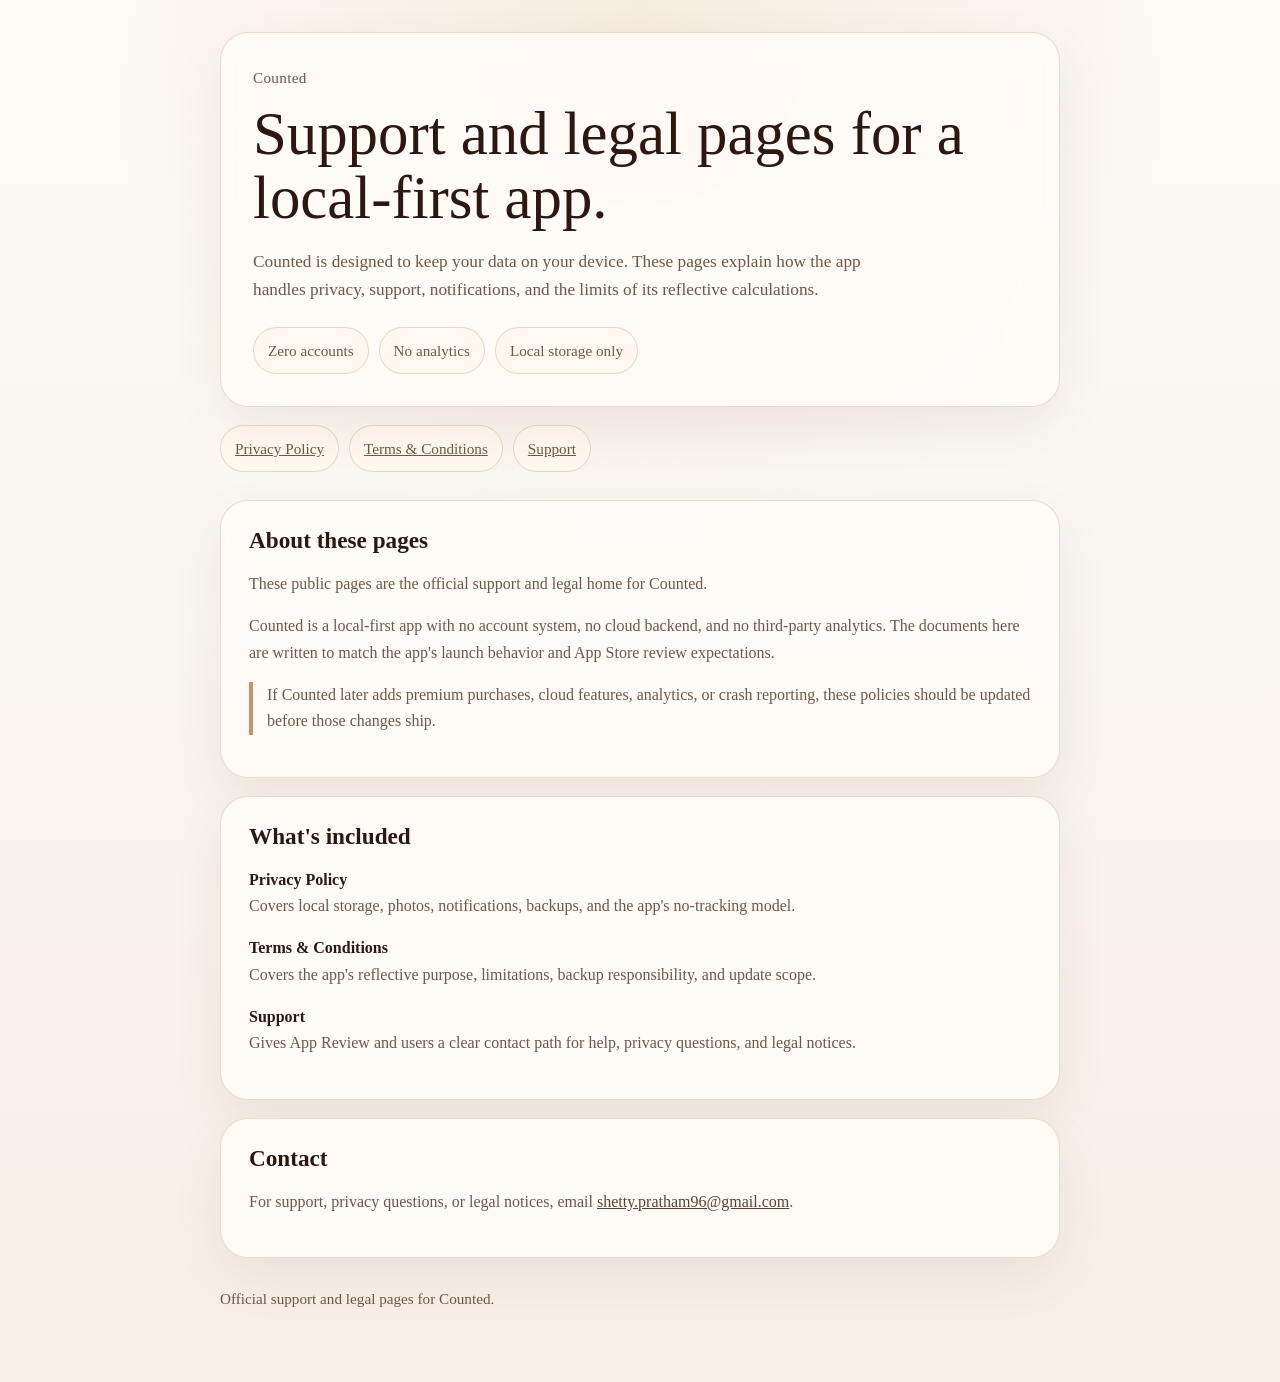
==== index.html @ 245c6d69 "Publish Counted legal and support pages" ====
<!DOCTYPE html>
<html lang="en">
  <head>
    <meta charset="utf-8" />
    <meta name="viewport" content="width=device-width, initial-scale=1" />
    <title>Counted Help &amp; Legal</title>
    <meta
      name="description"
      content="Privacy Policy, Terms & Conditions, and Support for Counted."
    />
    <link rel="stylesheet" href="./styles.css" />
  </head>
  <body>
    <main class="page">
      <section class="hero">
        <p class="eyebrow">Counted</p>
        <h1>Support and legal pages for a local-first app.</h1>
        <p class="lede">
          Counted is designed to keep your data on your device. These pages
          explain how the app handles privacy, support, notifications, and the
          limits of its reflective calculations.
        </p>
        <div class="meta">
          <span>Zero accounts</span>
          <span>No analytics</span>
          <span>Local storage only</span>
        </div>
      </section>

      <nav aria-label="Legal documents">
        <a class="pill" href="./privacy-policy/">Privacy Policy</a>
        <a class="pill" href="./terms/">Terms &amp; Conditions</a>
        <a class="pill" href="./support/">Support</a>
      </nav>

      <section class="card">
        <h2>About these pages</h2>
        <p>
          These public pages are the official support and legal home for
          Counted.
        </p>
        <p>
          Counted is a local-first app with no account system, no cloud
          backend, and no third-party analytics. The documents here are written
          to match the app's launch behavior and App Store review expectations.
        </p>
        <p class="note">
          If Counted later adds premium purchases, cloud features, analytics, or
          crash reporting, these policies should be updated before those changes
          ship.
        </p>
      </section>

      <section class="card">
        <h2>What's included</h2>
        <div class="stack">
          <p>
            <strong>Privacy Policy</strong><br />
            Covers local storage, photos, notifications, backups, and the app's
            no-tracking model.
          </p>
          <p>
            <strong>Terms &amp; Conditions</strong><br />
            Covers the app's reflective purpose, limitations, backup
            responsibility, and update scope.
          </p>
          <p>
            <strong>Support</strong><br />
            Gives App Review and users a clear contact path for help, privacy
            questions, and legal notices.
          </p>
        </div>
      </section>

      <section class="card">
        <h2>Contact</h2>
        <p>
          For support, privacy questions, or legal notices, email
          <a href="mailto:shetty.pratham96@gmail.com"
            >shetty.pratham96@gmail.com</a
          >.
        </p>
      </section>

      <p class="footer">
        Official support and legal pages for Counted.
      </p>
    </main>
  </body>
</html>
---- styles.css ----
:root {
  color-scheme: light;
  --bg: #faf6f1;
  --surface: rgba(255, 252, 248, 0.82);
  --ink: #2c1810;
  --muted: #6f5648;
  --line: #e8d5c0;
  --accent: #c4956a;
  --accent-deep: #5c4033;
  --shadow: 0 20px 50px rgba(92, 64, 51, 0.08);
}

* {
  box-sizing: border-box;
}

html {
  scroll-behavior: smooth;
}

body {
  margin: 0;
  font-family: "Georgia", "Times New Roman", serif;
  color: var(--ink);
  background:
    radial-gradient(circle at top, rgba(212, 165, 116, 0.16), transparent 36%),
    linear-gradient(180deg, #fdf9f4 0%, var(--bg) 38%, #f7efe6 100%);
  line-height: 1.65;
}

a {
  color: var(--accent-deep);
}

.page {
  width: min(840px, calc(100% - 32px));
  margin: 0 auto;
  padding: 32px 0 56px;
}

.hero,
.card {
  background: var(--surface);
  border: 1px solid rgba(232, 213, 192, 0.9);
  border-radius: 28px;
  box-shadow: var(--shadow);
  backdrop-filter: blur(14px);
}

.hero {
  padding: 32px;
}

.eyebrow {
  margin: 0 0 12px;
  color: var(--muted);
  font-size: 0.95rem;
  letter-spacing: 0.02em;
}

h1 {
  margin: 0;
  font-size: clamp(2.2rem, 7vw, 3.8rem);
  line-height: 1.05;
  font-weight: 500;
}

.lede {
  margin: 18px 0 0;
  max-width: 38rem;
  color: var(--muted);
  font-size: 1.08rem;
}

.meta {
  margin-top: 22px;
  display: flex;
  flex-wrap: wrap;
  gap: 10px;
}

.meta span,
.pill {
  display: inline-flex;
  align-items: center;
  gap: 8px;
  padding: 10px 14px;
  border-radius: 999px;
  background: rgba(255, 248, 239, 0.86);
  border: 1px solid rgba(232, 213, 192, 0.95);
  color: var(--muted);
  font-size: 0.95rem;
}

nav {
  margin: 18px 0 28px;
  display: flex;
  flex-wrap: wrap;
  gap: 10px;
}

.card {
  margin-top: 18px;
  padding: 26px 28px;
}

h2 {
  margin: 0 0 14px;
  font-size: 1.45rem;
  line-height: 1.2;
}

h3 {
  margin: 22px 0 8px;
  font-size: 1.05rem;
}

p,
li {
  color: var(--muted);
}

strong {
  color: var(--ink);
  font-weight: 600;
}

ul {
  margin: 10px 0 0;
  padding-left: 22px;
}

.stack > * + * {
  margin-top: 14px;
}

.note {
  border-left: 4px solid var(--accent);
  padding-left: 14px;
}

.footer {
  margin-top: 28px;
  color: var(--muted);
  font-size: 0.95rem;
}

@media (max-width: 640px) {
  .page {
    width: min(100% - 20px, 840px);
    padding-top: 20px;
  }

  .hero,
  .card {
    border-radius: 22px;
  }

  .hero {
    padding: 24px;
  }

  .card {
    padding: 22px 20px;
  }
}
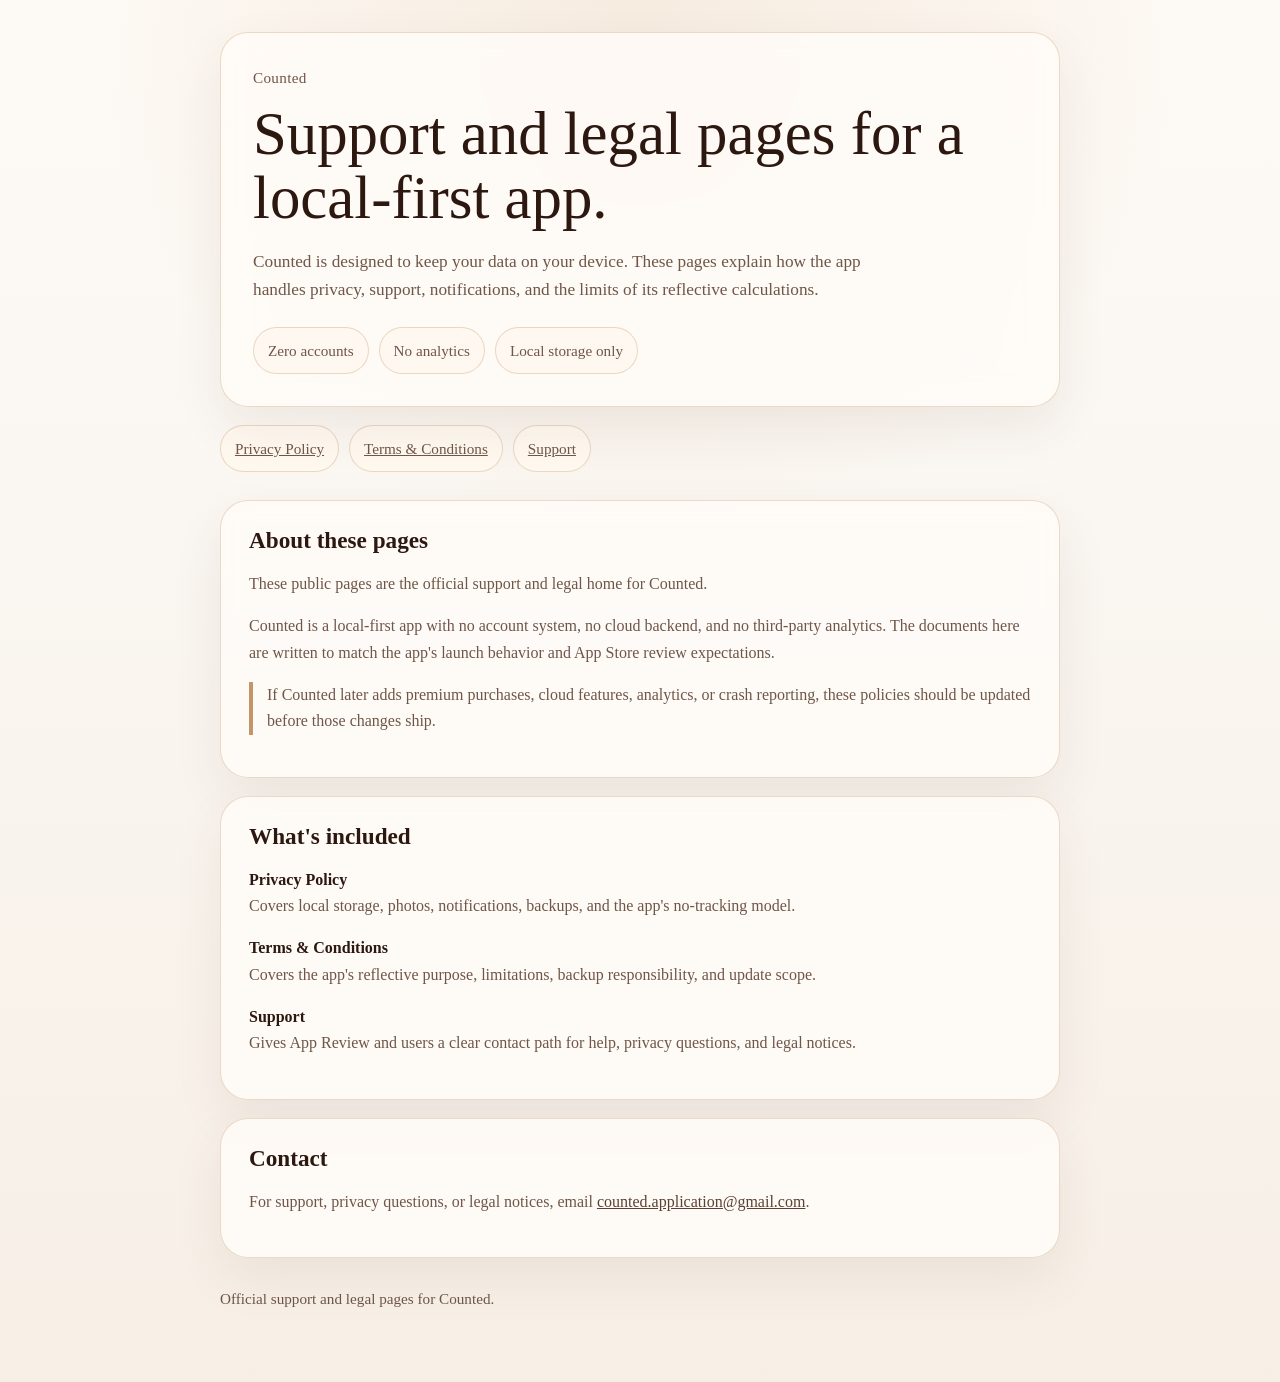
==== commit abbeba67: "Update public support email" ====
--- a/index.html
+++ b/index.html
@@ -76,8 +76,8 @@
         <h2>Contact</h2>
         <p>
           For support, privacy questions, or legal notices, email
-          <a href="mailto:shetty.pratham96@gmail.com"
-            >shetty.pratham96@gmail.com</a
+          <a href="mailto:counted.application@gmail.com"
+            >counted.application@gmail.com</a
           >.
         </p>
       </section>
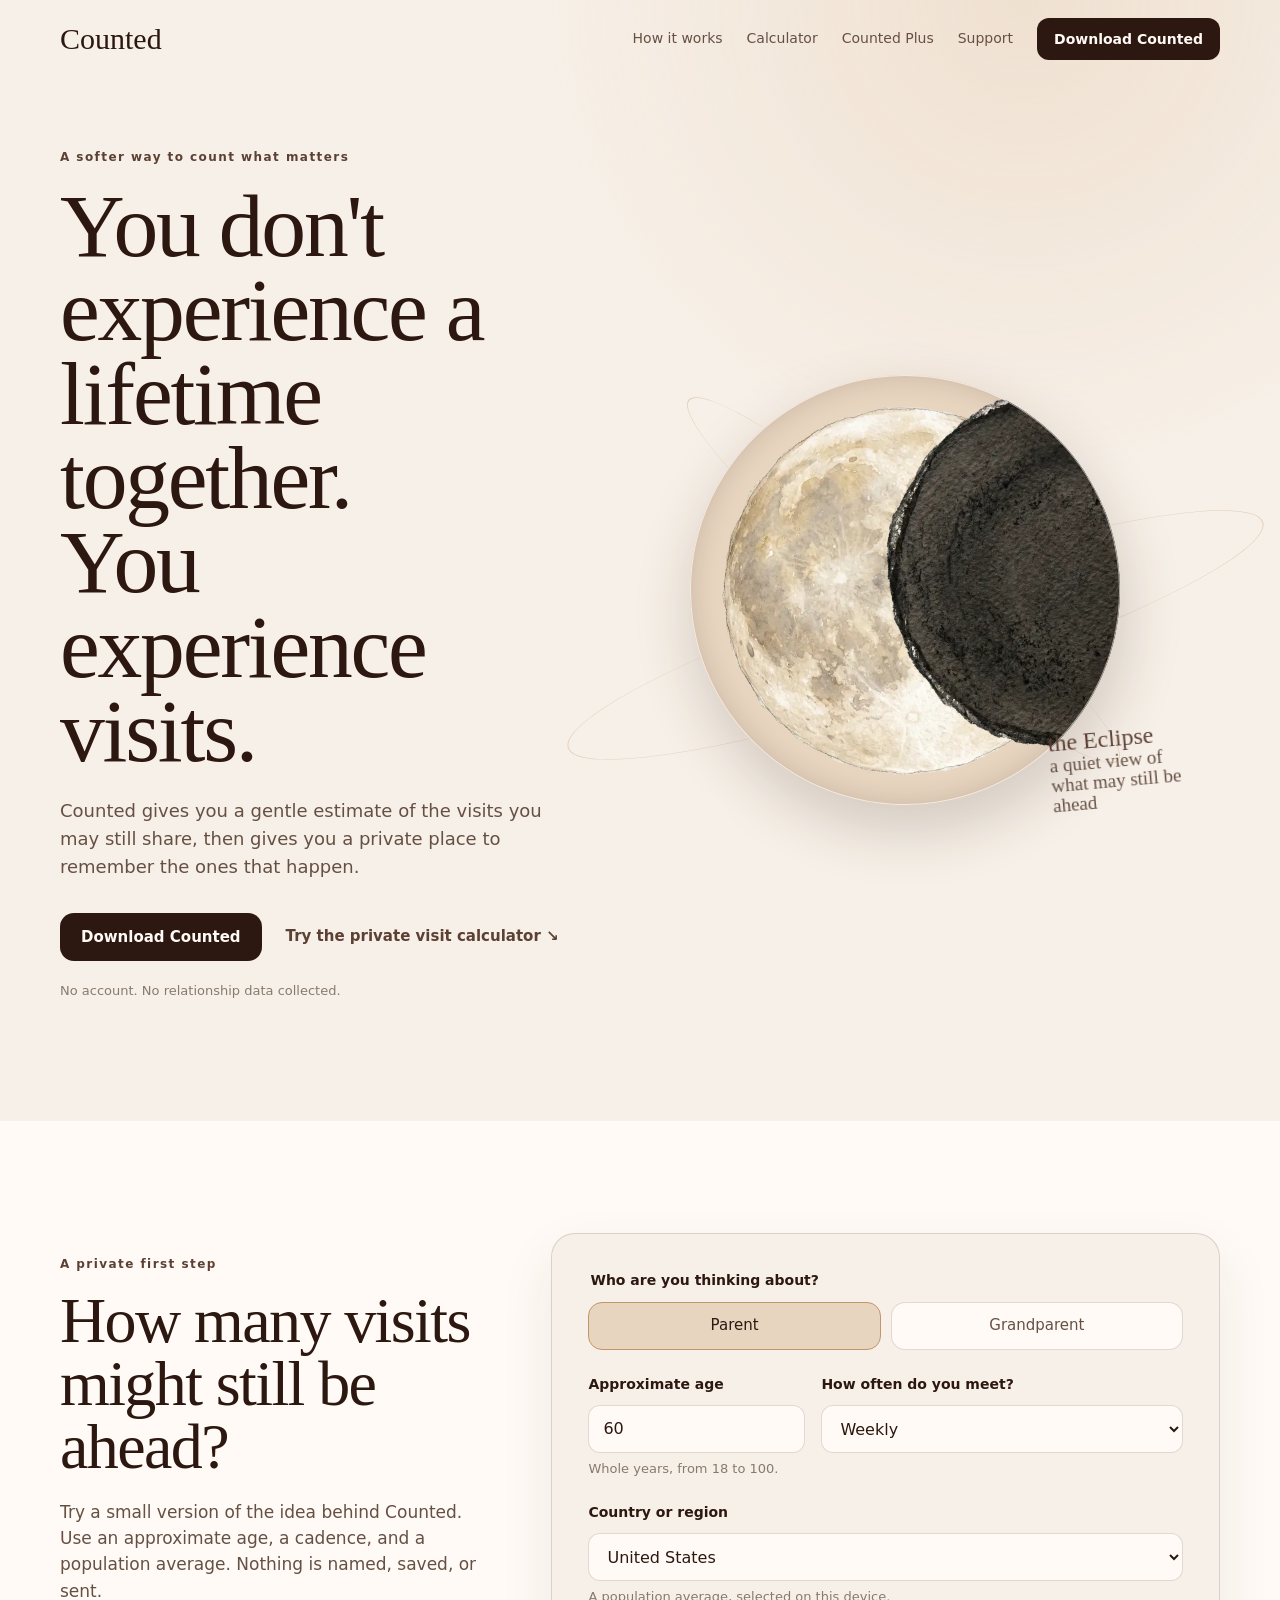
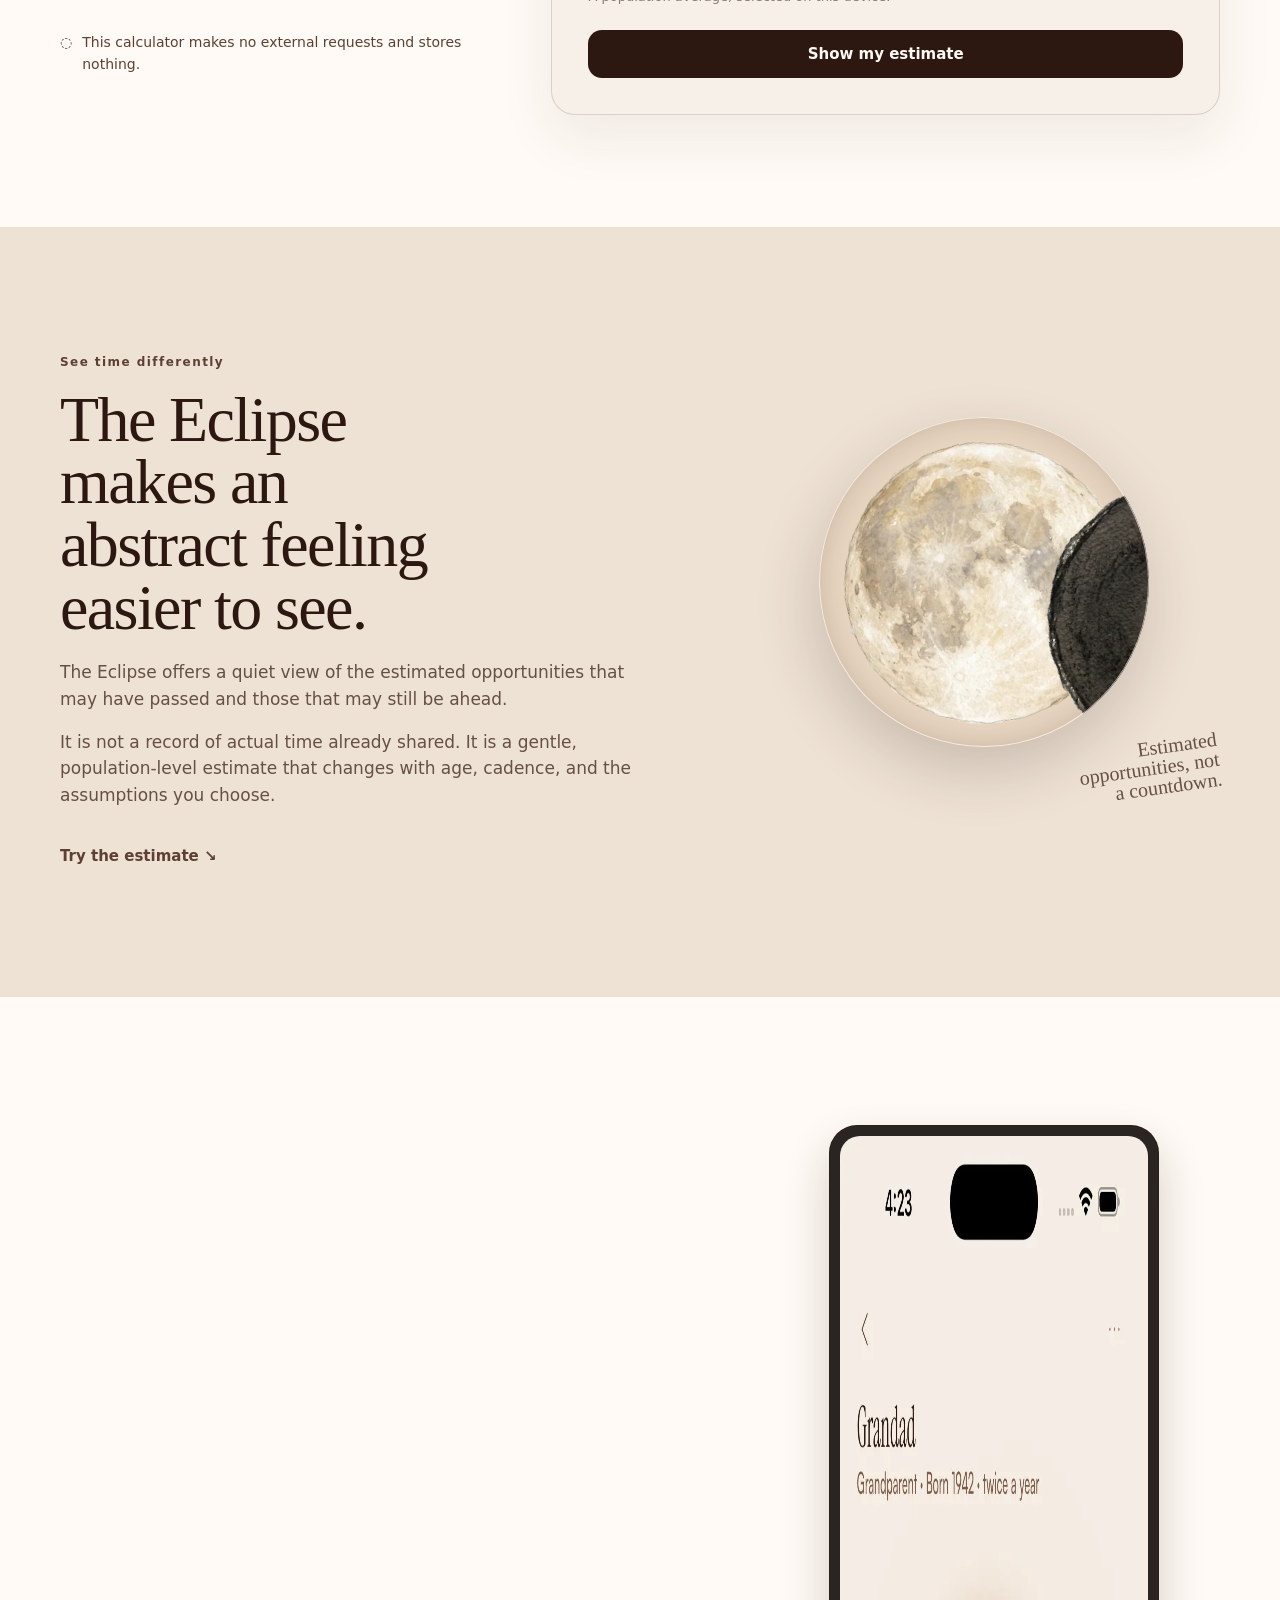
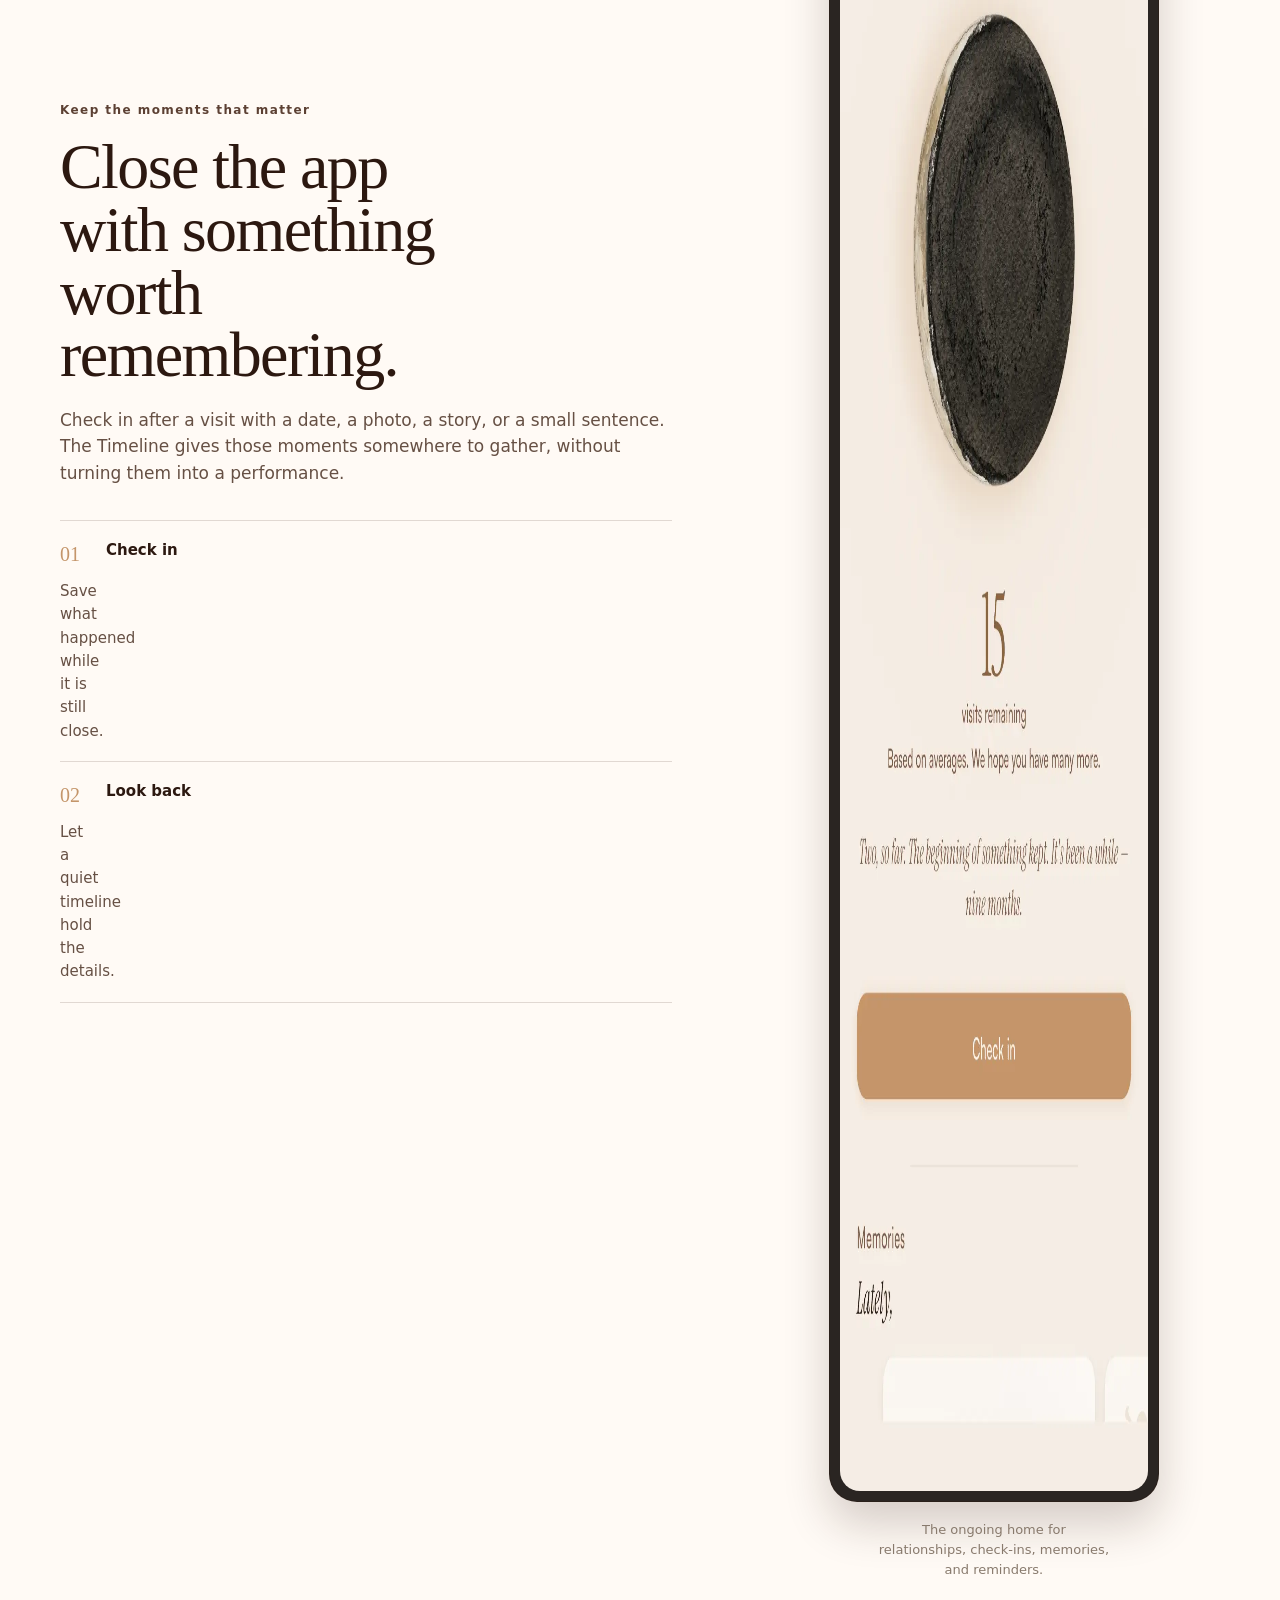
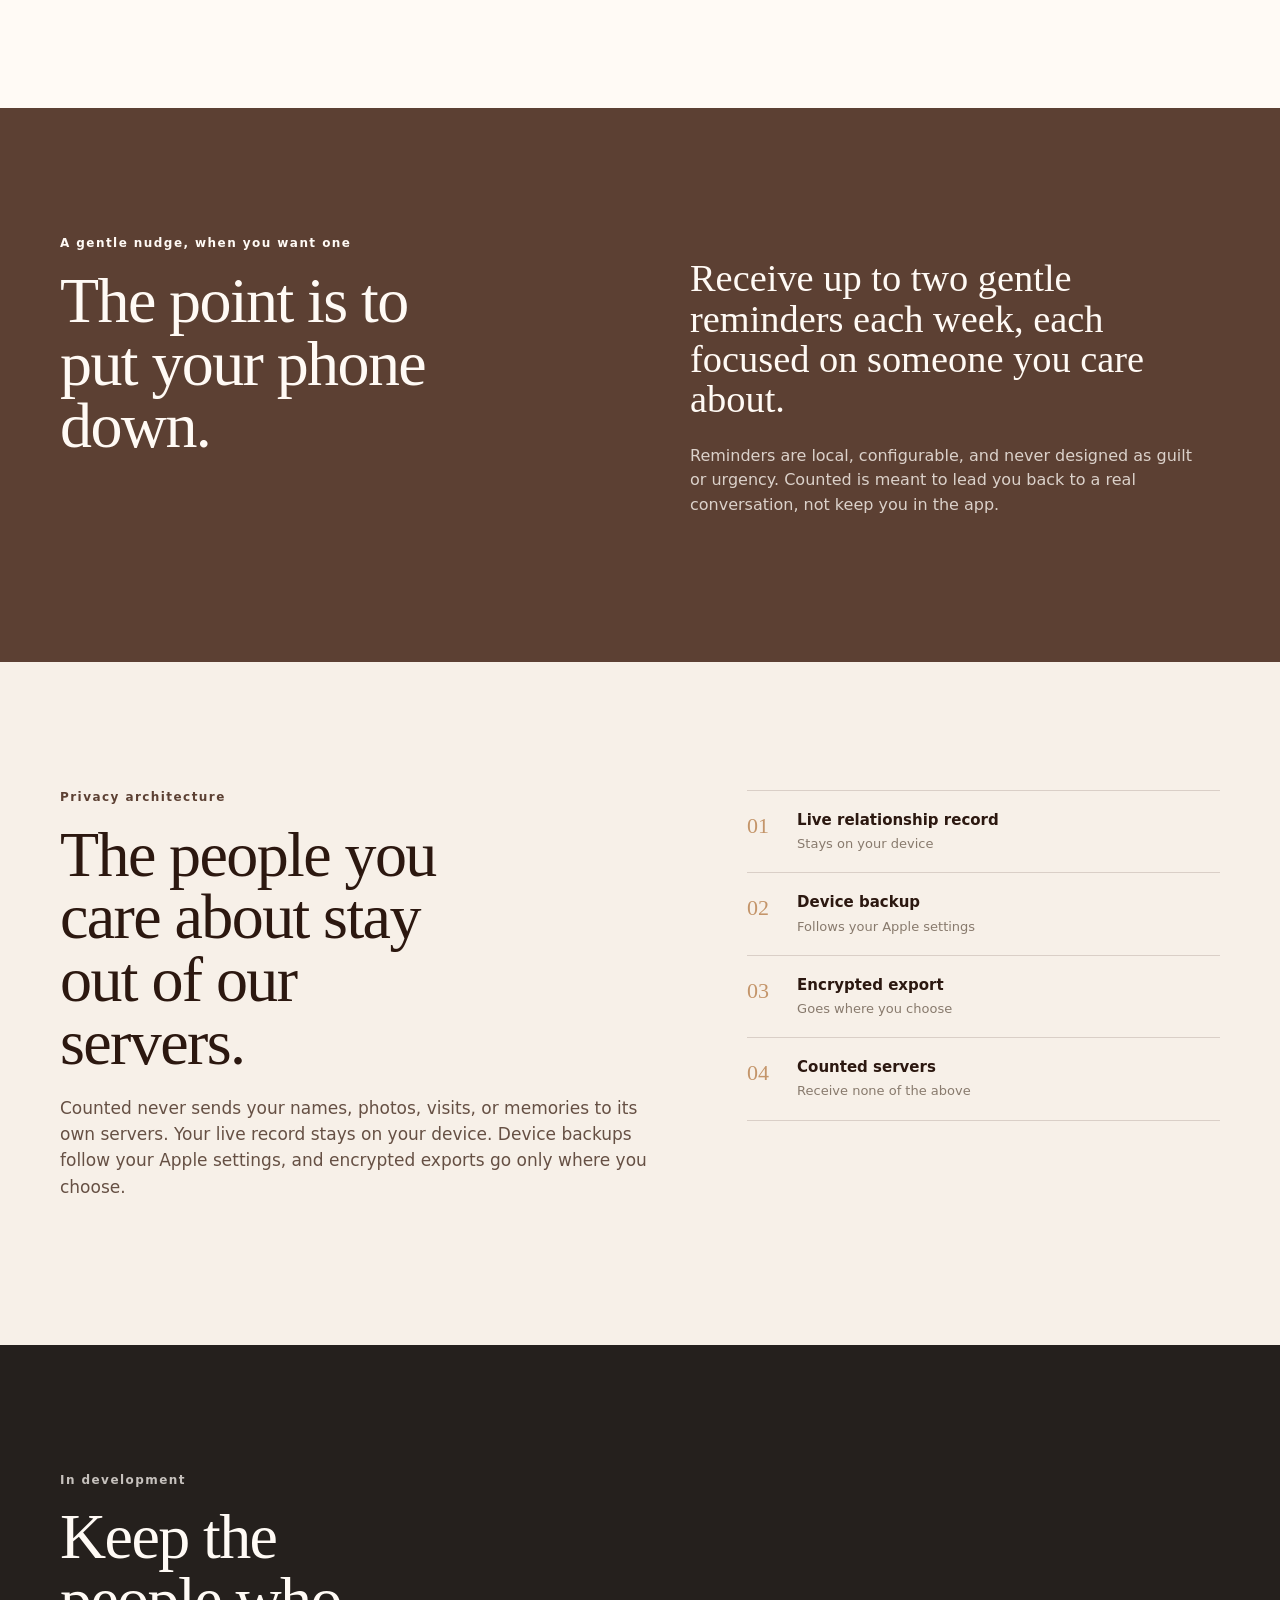
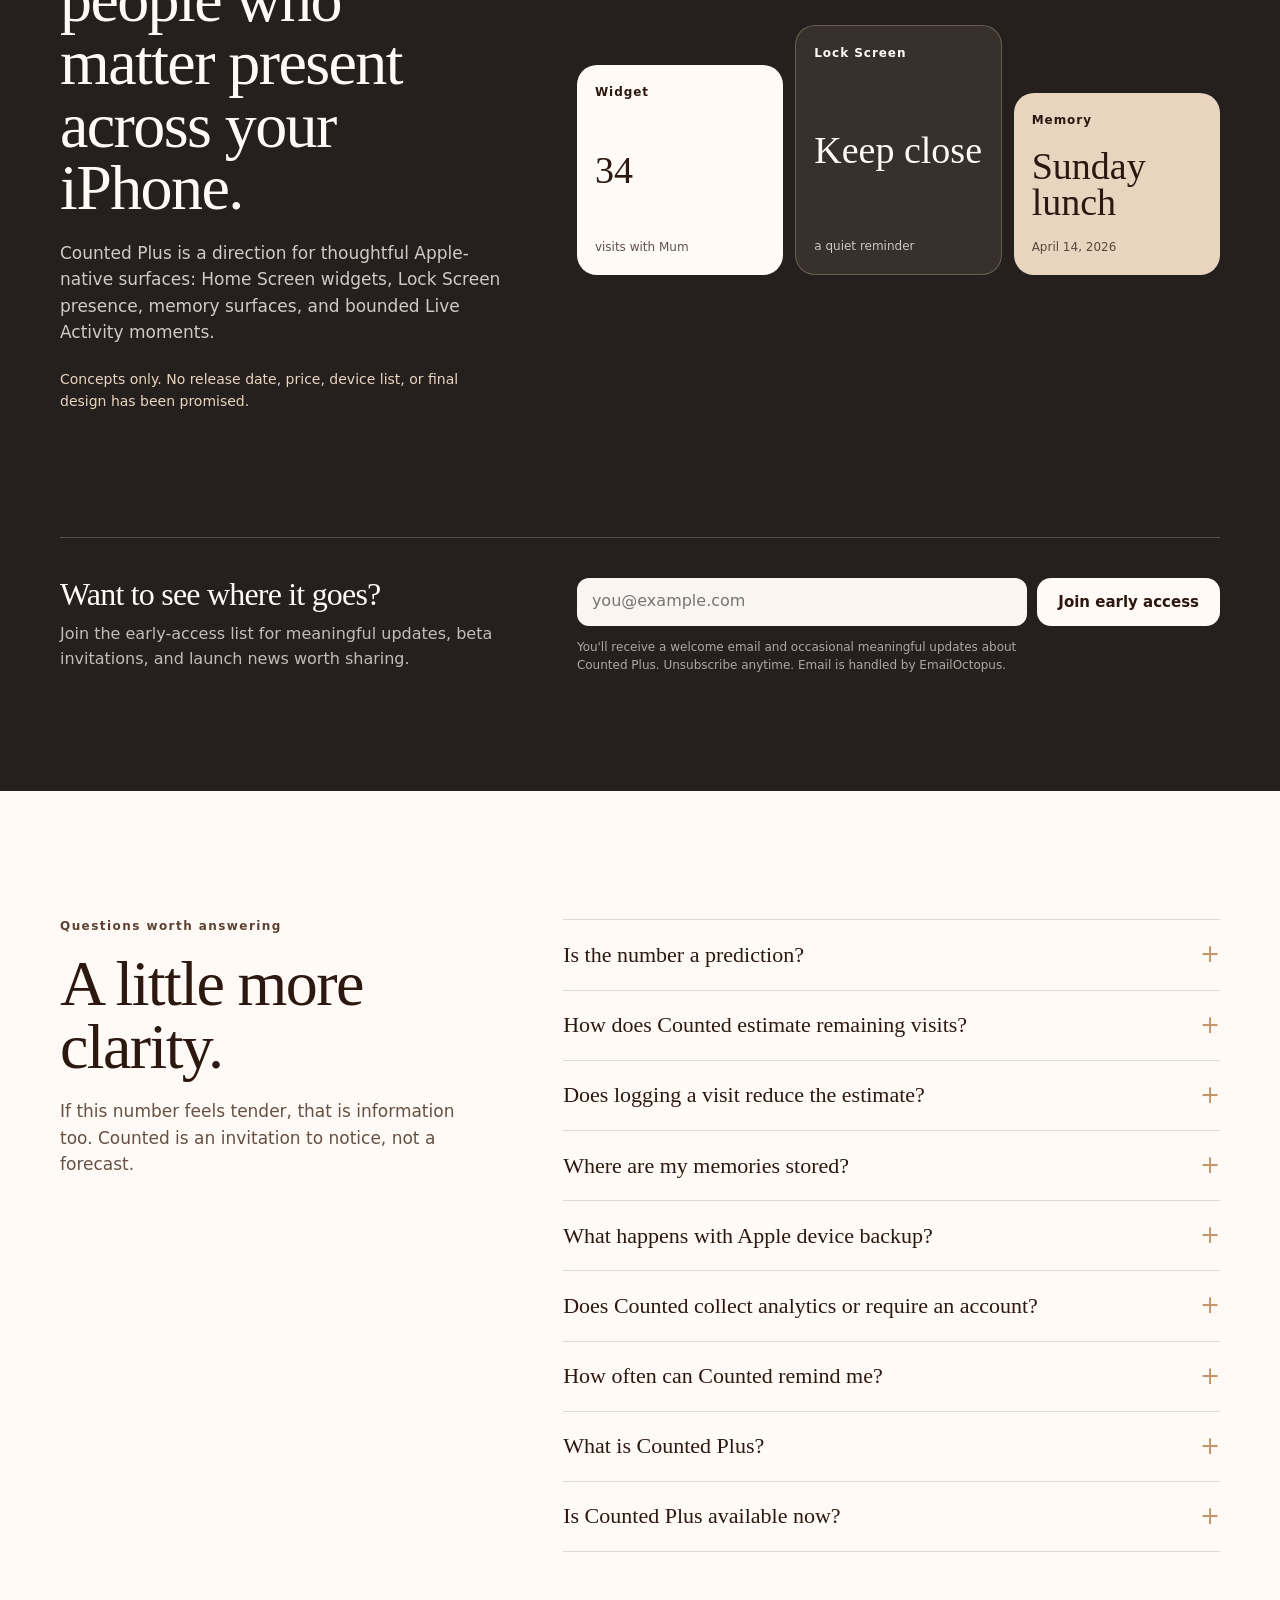
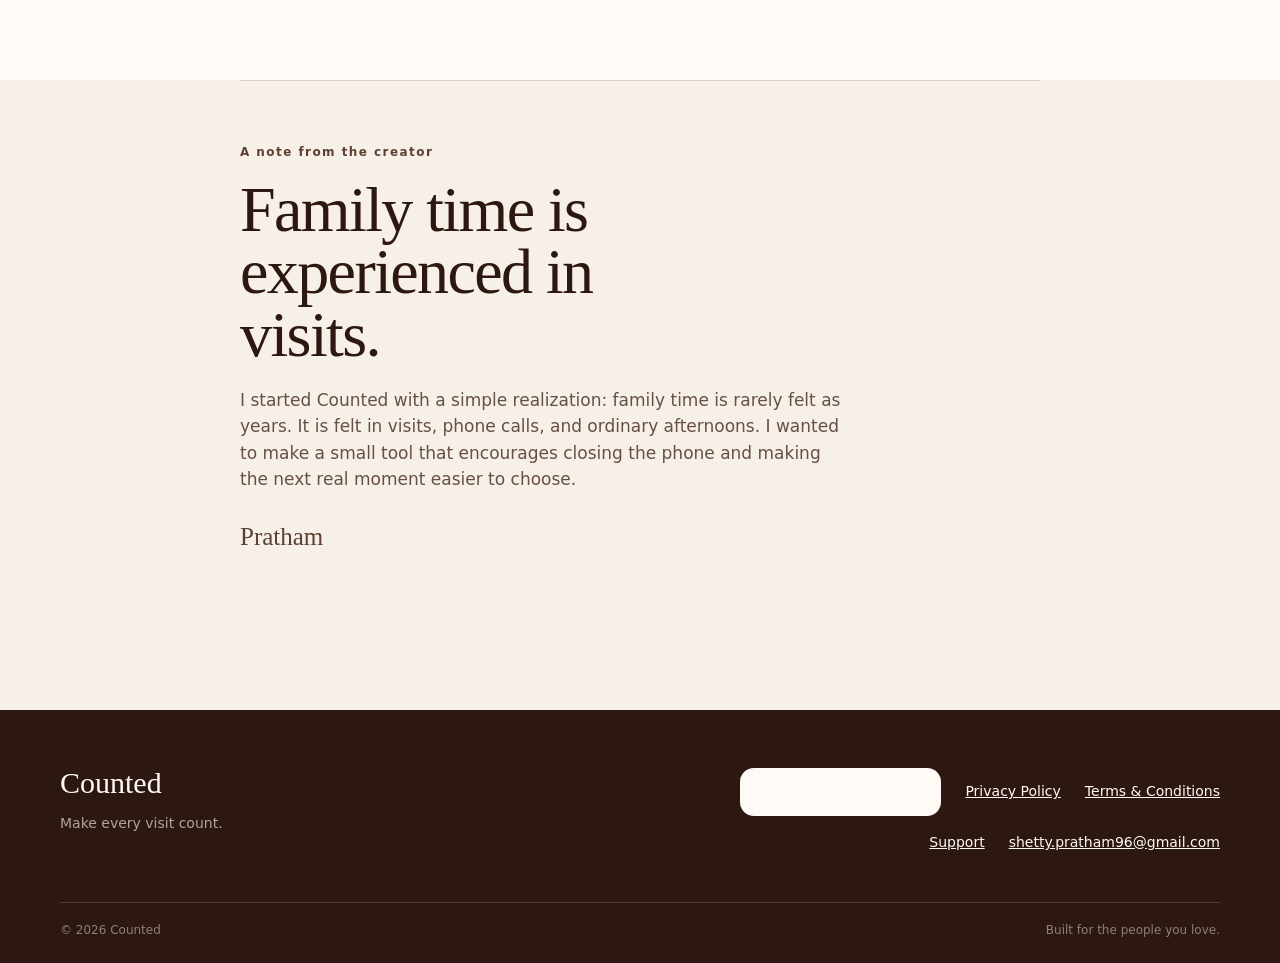
==== commit a566bb50: "Publish Counted marketing site" ====
--- a/index.html
+++ b/index.html
@@ -3,88 +3,401 @@
   <head>
     <meta charset="utf-8" />
     <meta name="viewport" content="width=device-width, initial-scale=1" />
-    <title>Counted Help &amp; Legal</title>
+    <meta name="theme-color" content="#f7f0e8" />
+    <title>Counted: Visits &amp; Memories</title>
     <meta
       name="description"
-      content="Privacy Policy, Terms & Conditions, and Support for Counted."
+      content="Counted gives you a gentle estimate of the visits you may still share, then a private place to remember the ones that happen."
     />
+    <link rel="canonical" href="https://prathams96.github.io/counted-legal/" />
+    <meta name="apple-itunes-app" content="app-id=6785255062" />
+    <meta property="og:type" content="website" />
+    <meta property="og:site_name" content="Counted" />
+    <meta property="og:title" content="Counted: Visits &amp; Memories" />
+    <meta
+      property="og:description"
+      content="You don't experience a lifetime together. You experience visits."
+    />
+    <meta
+      property="og:url"
+      content="https://prathams96.github.io/counted-legal/"
+    />
+    <meta property="og:image" content="./assets/images/moon_surface.webp" />
+    <meta property="og:image:alt" content="A warm Eclipse moon used by Counted" />
     <link rel="stylesheet" href="./styles.css" />
+    <script type="application/ld+json">
+      {
+        "@context": "https://schema.org",
+        "@type": "SoftwareApplication",
+        "name": "Counted: Visits & Memories",
+        "operatingSystem": "iOS",
+        "applicationCategory": "LifestyleApplication",
+        "description": "A private relationship reflection app that turns a gentle estimate of future visits into memories worth keeping.",
+        "offers": { "@type": "Offer", "price": "0", "priceCurrency": "USD" },
+        "downloadUrl": "https://apps.apple.com/app/id6785255062?ct=website_home&mt=8"
+      }
+    </script>
   </head>
-  <body>
-    <main class="page">
-      <section class="hero">
-        <p class="eyebrow">Counted</p>
-        <h1>Support and legal pages for a local-first app.</h1>
-        <p class="lede">
-          Counted is designed to keep your data on your device. These pages
-          explain how the app handles privacy, support, notifications, and the
-          limits of its reflective calculations.
-        </p>
-        <div class="meta">
-          <span>Zero accounts</span>
-          <span>No analytics</span>
-          <span>Local storage only</span>
-        </div>
-      </section>
-
-      <nav aria-label="Legal documents">
-        <a class="pill" href="./privacy-policy/">Privacy Policy</a>
-        <a class="pill" href="./terms/">Terms &amp; Conditions</a>
-        <a class="pill" href="./support/">Support</a>
-      </nav>
-
-      <section class="card">
-        <h2>About these pages</h2>
-        <p>
-          These public pages are the official support and legal home for
-          Counted.
-        </p>
-        <p>
-          Counted is a local-first app with no account system, no cloud
-          backend, and no third-party analytics. The documents here are written
-          to match the app's launch behavior and App Store review expectations.
-        </p>
-        <p class="note">
-          If Counted later adds premium purchases, cloud features, analytics, or
-          crash reporting, these policies should be updated before those changes
-          ship.
-        </p>
-      </section>
-
-      <section class="card">
-        <h2>What's included</h2>
-        <div class="stack">
+  <body data-emailoctopus-endpoint="">
+    <a class="skip-link" href="#main-content">Skip to content</a>
+    <header class="site-header">
+      <div class="shell header-inner">
+        <a class="wordmark" href="./" aria-label="Counted home">Counted</a>
+        <nav class="site-nav" aria-label="Primary navigation">
+          <a href="#how-it-works">How it works</a>
+          <a href="#calculator">Calculator</a>
+          <a href="#plus">Counted Plus</a>
+          <a href="./support/">Support</a>
+          <a class="button button-small button-dark header-cta" href="https://apps.apple.com/app/id6785255062?ct=website_home&amp;mt=8">
+            Download Counted
+          </a>
+        </nav>
+        <details class="mobile-menu">
+          <summary aria-label="Open navigation menu">Menu</summary>
+          <nav aria-label="Mobile navigation">
+            <a href="#how-it-works">How it works</a>
+            <a href="#calculator">Calculator</a>
+            <a href="#plus">Counted Plus</a>
+            <a href="./support/">Support</a>
+            <a class="button button-dark" href="https://apps.apple.com/app/id6785255062?ct=website_home&amp;mt=8">
+              Download Counted
+            </a>
+          </nav>
+        </details>
+      </div>
+    </header>
+
+    <main id="main-content">
+      <section class="hero-section" aria-labelledby="hero-title">
+        <div class="shell hero-grid">
+          <div class="hero-copy">
+            <p class="eyebrow">A softer way to count what matters</p>
+            <h1 id="hero-title">You don't experience a lifetime together. You experience visits.</h1>
+            <p class="hero-lede">
+              Counted gives you a gentle estimate of the visits you may still share,
+              then gives you a private place to remember the ones that happen.
+            </p>
+            <div class="hero-actions">
+              <a class="button button-dark" href="https://apps.apple.com/app/id6785255062?ct=website_home&amp;mt=8">
+                Download Counted
+              </a>
+              <a class="text-link" href="#calculator">Try the private visit calculator <span aria-hidden="true">↘</span></a>
+            </div>
+            <p class="microcopy">No account. No relationship data collected.</p>
+          </div>
+          <div class="hero-visual" aria-label="A Counted Eclipse showing warm light on the left and shadow moving across the rest of the moon">
+            <div class="hero-orbit orbit-one" aria-hidden="true"></div>
+            <div class="hero-orbit orbit-two" aria-hidden="true"></div>
+            <div class="eclipse eclipse-hero" data-eclipse data-consumed="0.62" aria-hidden="true">
+              <img class="eclipse-layer eclipse-surface" src="./assets/images/moon_surface.webp" alt="" width="720" height="720" />
+              <img class="eclipse-layer eclipse-shadow" src="./assets/images/moon_shadow.webp" alt="" width="720" height="720" />
+            </div>
+            <p class="visual-caption"><span>the Eclipse</span><br />a quiet view of what may still be ahead</p>
+          </div>
+        </div>
+      </section>
+
+      <section class="calculator-section" id="calculator" aria-labelledby="calculator-title">
+        <div class="shell calculator-grid">
+          <div class="section-intro">
+            <p class="eyebrow">A private first step</p>
+            <h2 id="calculator-title">How many visits might still be ahead?</h2>
+            <p>
+              Try a small version of the idea behind Counted. Use an approximate age,
+              a cadence, and a population average. Nothing is named, saved, or sent.
+            </p>
+            <p class="privacy-line"><span aria-hidden="true">◌</span> This calculator makes no external requests and stores nothing.</p>
+          </div>
+
+          <div class="calculator-panel">
+            <form id="visit-calculator-form" novalidate>
+              <fieldset class="field-group">
+                <legend>Who are you thinking about?</legend>
+                <div class="choice-row">
+                  <label class="choice-pill">
+                    <input type="radio" name="relationship" value="parent" checked />
+                    <span>Parent</span>
+                  </label>
+                  <label class="choice-pill">
+                    <input type="radio" name="relationship" value="grandparent" />
+                    <span>Grandparent</span>
+                  </label>
+                </div>
+              </fieldset>
+
+              <div class="field-grid">
+                <div class="field-group">
+                  <label for="age">Approximate age</label>
+                  <input id="age" name="age" type="number" inputmode="numeric" min="18" max="100" step="1" value="60" required aria-describedby="age-help age-error" />
+                  <p class="field-help" id="age-help">Whole years, from 18 to 100.</p>
+                  <p class="field-error" id="age-error" role="alert"></p>
+                </div>
+                <div class="field-group">
+                  <label for="frequency">How often do you meet?</label>
+                  <select id="frequency" name="frequency" required>
+                    <option value="daily">Daily</option>
+                    <option value="weekly" selected>Weekly</option>
+                    <option value="monthly">Monthly</option>
+                    <option value="quarterly">Quarterly</option>
+                    <option value="fewTimesYear">A few times a year</option>
+                    <option value="twiceYear">Twice a year</option>
+                    <option value="onceYear">Once a year</option>
+                    <option value="rarely">Rarely</option>
+                  </select>
+                </div>
+              </div>
+
+              <div class="field-group">
+                <label for="region">Country or region</label>
+                <select id="region" name="region" required aria-describedby="region-help">
+                  <option value="global">Global average</option>
+                  <option value="AU">Australia</option>
+                  <option value="BR">Brazil</option>
+                  <option value="CA">Canada</option>
+                  <option value="CN">China</option>
+                  <option value="FR">France</option>
+                  <option value="DE">Germany</option>
+                  <option value="IN">India</option>
+                  <option value="JP">Japan</option>
+                  <option value="MX">Mexico</option>
+                  <option value="KR">South Korea</option>
+                  <option value="GB">United Kingdom</option>
+                  <option value="US">United States</option>
+                </select>
+                <p class="field-help" id="region-help">A population average, selected on this device.</p>
+              </div>
+
+              <button class="button button-dark button-full" type="submit">Show my estimate</button>
+              <p class="form-error" id="calculator-error" role="alert"></p>
+            </form>
+
+            <div class="calculator-result" id="calculator-result" tabindex="-1" hidden>
+              <div class="result-eclipse-wrap">
+                <div class="eclipse eclipse-result" data-eclipse data-consumed="0" aria-hidden="true">
+                  <img class="eclipse-layer eclipse-surface" src="./assets/images/moon_surface.webp" alt="" width="720" height="720" />
+                  <img class="eclipse-layer eclipse-shadow" src="./assets/images/moon_shadow.webp" alt="" width="720" height="720" />
+                </div>
+              </div>
+              <div class="result-copy" aria-live="polite">
+                <p class="result-kicker">Your reflective estimate</p>
+                <p class="result-number"><span id="result-count">0</span> <span>remaining visits</span></p>
+                <p class="result-headline" id="result-headline">Based on averages, you may share roughly 0 more visits.</p>
+                <p class="result-reassurance" id="result-reassurance">We hope you have many more.</p>
+                <p class="result-disclaimer">This is a reflective estimate based on approximate age, region, and how often you meet. It is not a prediction of lifespan or real-world outcomes.</p>
+                <p class="result-source" id="result-source"></p>
+                <div class="result-actions">
+                  <a class="button button-dark button-full" id="calculator-store-link" href="https://apps.apple.com/app/id6785255062?ct=website_calculator&amp;mt=8">Keep this relationship close in Counted</a>
+                  <button class="text-button" type="button" id="try-again">Try another estimate</button>
+                </div>
+              </div>
+            </div>
+
+            <div class="calculator-fallback" id="calculator-fallback" role="status" hidden>
+              <p class="result-kicker">A quiet pause</p>
+              <p>We couldn't load the estimate data. Your other Counted options are still here.</p>
+              <button class="text-button" type="button" id="calculator-retry">Try again</button>
+            </div>
+          </div>
+        </div>
+        <noscript>
+          <div class="shell noscript-note">The private calculator needs JavaScript enabled in your browser. The rest of this page is still available to read.</div>
+        </noscript>
+      </section>
+
+      <section class="story-section" id="how-it-works" aria-labelledby="story-title">
+        <div class="shell story-grid">
+          <div class="story-copy">
+            <p class="eyebrow">See time differently</p>
+            <h2 id="story-title">The Eclipse makes an abstract feeling easier to see.</h2>
+            <p>
+              The Eclipse offers a quiet view of the estimated opportunities that may have passed and those that may still be ahead.
+            </p>
+            <p>
+              It is not a record of actual time already shared. It is a gentle, population-level estimate that changes with age, cadence, and the assumptions you choose.
+            </p>
+            <a class="text-link" href="#calculator">Try the estimate <span aria-hidden="true">↘</span></a>
+          </div>
+          <div class="story-art">
+            <div class="eclipse eclipse-story" data-eclipse data-consumed="0.38" aria-hidden="true">
+              <img class="eclipse-layer eclipse-surface" src="./assets/images/moon_surface.webp" alt="" width="720" height="720" />
+              <img class="eclipse-layer eclipse-shadow" src="./assets/images/moon_shadow.webp" alt="" width="720" height="720" />
+            </div>
+            <p>Estimated opportunities, not a countdown.</p>
+          </div>
+        </div>
+      </section>
+
+      <section class="memory-section" aria-labelledby="memory-title">
+        <div class="shell memory-grid">
+          <div class="memory-copy">
+            <p class="eyebrow">Keep the moments that matter</p>
+            <h2 id="memory-title">Close the app with something worth remembering.</h2>
+            <p>
+              Check in after a visit with a date, a photo, a story, or a small sentence. The Timeline gives those moments somewhere to gather, without turning them into a performance.
+            </p>
+            <div class="feature-list">
+              <p><span>01</span><strong>Check in</strong> Save what happened while it is still close.</p>
+              <p><span>02</span><strong>Look back</strong> Let a quiet timeline hold the details.</p>
+            </div>
+          </div>
+          <figure class="device-figure">
+            <div class="device-frame">
+              <img src="./assets/screenshots/person-detail.webp" alt="Counted person detail screen showing the Eclipse, remaining visits, and a Check in button" width="900" height="1955" loading="lazy" />
+            </div>
+            <figcaption>The ongoing home for relationships, check-ins, memories, and reminders.</figcaption>
+          </figure>
+        </div>
+      </section>
+
+      <section class="reminder-section" aria-labelledby="reminder-title">
+        <div class="shell reminder-inner">
+          <div>
+            <p class="eyebrow">A gentle nudge, when you want one</p>
+            <h2 id="reminder-title">The point is to put your phone down.</h2>
+          </div>
+          <div class="reminder-copy">
+            <p class="reminder-quote">Receive up to two gentle reminders each week, each focused on someone you care about.</p>
+            <p>Reminders are local, configurable, and never designed as guilt or urgency. Counted is meant to lead you back to a real conversation, not keep you in the app.</p>
+          </div>
+        </div>
+      </section>
+
+      <section class="privacy-section" aria-labelledby="privacy-title">
+        <div class="shell privacy-grid">
+          <div>
+            <p class="eyebrow">Privacy architecture</p>
+            <h2 id="privacy-title">The people you care about stay out of our servers.</h2>
+            <p>
+              Counted never sends your names, photos, visits, or memories to its own servers. Your live record stays on your device. Device backups follow your Apple settings, and encrypted exports go only where you choose.
+            </p>
+          </div>
+          <div class="privacy-flow" aria-label="How Counted data moves">
+            <div><span>01</span><strong>Live relationship record</strong><small>Stays on your device</small></div>
+            <div><span>02</span><strong>Device backup</strong><small>Follows your Apple settings</small></div>
+            <div><span>03</span><strong>Encrypted export</strong><small>Goes where you choose</small></div>
+            <div><span>04</span><strong>Counted servers</strong><small>Receive none of the above</small></div>
+          </div>
+        </div>
+      </section>
+
+      <section class="plus-section" id="plus" aria-labelledby="plus-title">
+        <div class="shell plus-grid">
+          <div class="plus-copy">
+            <p class="eyebrow eyebrow-light">In development</p>
+            <h2 id="plus-title">Keep the people who matter present across your iPhone.</h2>
+            <p>
+              Counted Plus is a direction for thoughtful Apple-native surfaces: Home Screen widgets, Lock Screen presence, memory surfaces, and bounded Live Activity moments.
+            </p>
+            <p class="plus-note">Concepts only. No release date, price, device list, or final design has been promised.</p>
+          </div>
+          <div class="concept-strip" aria-label="Counted Plus concept previews">
+            <div class="concept concept-widget"><span class="concept-label">Widget</span><strong>34</strong><small>visits with Mum</small></div>
+            <div class="concept concept-lock"><span class="concept-label">Lock Screen</span><strong>Keep close</strong><small>a quiet reminder</small></div>
+            <div class="concept concept-memory"><span class="concept-label">Memory</span><strong>Sunday lunch</strong><small>April 14, 2026</small></div>
+          </div>
+        </div>
+        <div class="shell early-access-grid">
+          <div>
+            <h3>Want to see where it goes?</h3>
+            <p>Join the early-access list for meaningful updates, beta invitations, and launch news worth sharing.</p>
+          </div>
+          <form class="early-access-form" id="early-access-form" action="#" method="post" novalidate data-emailoctopus-endpoint="" data-email-field="email">
+            <label class="sr-only" for="early-access-email">Email address</label>
+            <div class="email-row">
+              <input id="early-access-email" name="email" type="email" autocomplete="email" inputmode="email" placeholder="you@example.com" required aria-describedby="early-access-help early-access-error" />
+              <button class="button button-light" type="submit">Join early access</button>
+            </div>
+            <p class="form-help" id="early-access-help">You'll receive a welcome email and occasional meaningful updates about Counted Plus. Unsubscribe anytime. Email is handled by EmailOctopus.</p>
+            <p class="field-error" id="early-access-error" role="alert"></p>
+            <p class="form-status" id="early-access-status" role="status" aria-live="polite"></p>
+            <button class="text-button text-button-light retry-button" id="early-access-retry" type="button" hidden>Retry</button>
+          </form>
+        </div>
+      </section>
+
+      <section class="faq-section" aria-labelledby="faq-title">
+        <div class="shell faq-grid">
+          <div class="faq-intro">
+            <p class="eyebrow">Questions worth answering</p>
+            <h2 id="faq-title">A little more clarity.</h2>
+            <p>If this number feels tender, that is information too. Counted is an invitation to notice, not a forecast.</p>
+          </div>
+          <div class="faq-list">
+            <details>
+              <summary>Is the number a prediction?</summary>
+              <p>No. It is a reflective estimate based on population averages, approximate age, region, and how often you meet. It cannot predict lifespan or real-world outcomes.</p>
+            </details>
+            <details>
+              <summary>How does Counted estimate remaining visits?</summary>
+              <p>It interpolates a regional life-expectancy table, applies the app's age-adjustment rules, and multiplies the estimated remaining years by your visit frequency. The app uses Realistic mode by default on this page.</p>
+            </details>
+            <details>
+              <summary>Does logging a visit reduce the estimate?</summary>
+              <p>No. The estimate changes with time and assumptions. A check-in preserves what happened; saving it is not treated as subtracting one from the estimate.</p>
+            </details>
+            <details>
+              <summary>Where are my memories stored?</summary>
+              <p>In Counted's local app container on your device. Counted does not operate a relationship-data cloud or send your names, photos, visits, or memories to its own servers.</p>
+            </details>
+            <details>
+              <summary>What happens with Apple device backup?</summary>
+              <p>Device backup may include Counted data according to your Apple settings and the app's device-backup preference. Counted cannot access, inspect, recover, or remotely delete an Apple device backup.</p>
+            </details>
+            <details>
+              <summary>Does Counted collect analytics or require an account?</summary>
+              <p>No. Counted has no account requirement, behavioral analytics, or advertising SDK. The website calculator also stores nothing and sends no calculator values anywhere.</p>
+            </details>
+            <details>
+              <summary>How often can Counted remind me?</summary>
+              <p>Up to two gentle reminders each week, each focused on someone you care about. They are scheduled locally and can be configured in the app.</p>
+            </details>
+            <details>
+              <summary>What is Counted Plus?</summary>
+              <p>Counted Plus is a concept in development for thoughtful Apple-native surfaces, including widgets, Lock Screen presence, memory surfaces, and bounded Live Activity moments.</p>
+            </details>
+            <details>
+              <summary>Is Counted Plus available now?</summary>
+              <p>Not yet. The core Counted experience is free. Join the early-access list if you want a meaningful update when the direction is ready to share.</p>
+            </details>
+          </div>
+        </div>
+      </section>
+
+      <section class="founder-section" aria-labelledby="founder-title">
+        <div class="shell founder-note">
+          <p class="eyebrow">A note from the creator</p>
+          <h2 id="founder-title">Family time is experienced in visits.</h2>
           <p>
-            <strong>Privacy Policy</strong><br />
-            Covers local storage, photos, notifications, backups, and the app's
-            no-tracking model.
+            I started Counted with a simple realization: family time is rarely felt as years. It is felt in visits, phone calls, and ordinary afternoons. I wanted to make a small tool that encourages closing the phone and making the next real moment easier to choose.
           </p>
-          <p>
-            <strong>Terms &amp; Conditions</strong><br />
-            Covers the app's reflective purpose, limitations, backup
-            responsibility, and update scope.
-          </p>
-          <p>
-            <strong>Support</strong><br />
-            Gives App Review and users a clear contact path for help, privacy
-            questions, and legal notices.
-          </p>
-        </div>
-      </section>
-
-      <section class="card">
-        <h2>Contact</h2>
-        <p>
-          For support, privacy questions, or legal notices, email
-          <a href="mailto:counted.application@gmail.com"
-            >counted.application@gmail.com</a
-          >.
-        </p>
-      </section>
-
-      <p class="footer">
-        Official support and legal pages for Counted.
-      </p>
+          <p class="signature">Pratham</p>
+        </div>
+      </section>
     </main>
+
+    <footer class="site-footer">
+      <div class="shell footer-grid">
+        <div>
+          <a class="wordmark wordmark-light" href="./">Counted</a>
+          <p>Make every visit count.</p>
+        </div>
+        <div class="footer-links">
+          <a class="button button-light" href="https://apps.apple.com/app/id6785255062?ct=website_home&amp;mt=8">Download Counted</a>
+          <a href="./privacy-policy/">Privacy Policy</a>
+          <a href="./terms/">Terms &amp; Conditions</a>
+          <a href="./support/">Support</a>
+          <a href="mailto:shetty.pratham96@gmail.com">shetty.pratham96@gmail.com</a>
+        </div>
+      </div>
+      <div class="shell footer-bottom">
+        <span>© 2026 Counted</span>
+        <span>Built for the people you love.</span>
+      </div>
+    </footer>
+
+    <script src="./data/life_expectancy.js"></script>
+    <script type="module" src="./scripts/eclipse.mjs"></script>
+    <script type="module" src="./scripts/visit-calculator.mjs"></script>
+    <script type="module" src="./scripts/site.mjs"></script>
   </body>
 </html>
--- a/styles.css
+++ b/styles.css
@@ -1,13 +1,21 @@
 :root {
   color-scheme: light;
-  --bg: #faf6f1;
-  --surface: rgba(255, 252, 248, 0.82);
+  --paper: #f7f0e8;
+  --paper-deep: #eee2d5;
+  --paper-raised: #fffaf5;
   --ink: #2c1810;
-  --muted: #6f5648;
-  --line: #e8d5c0;
-  --accent: #c4956a;
-  --accent-deep: #5c4033;
-  --shadow: 0 20px 50px rgba(92, 64, 51, 0.08);
+  --ink-soft: #665044;
+  --ink-muted: #887a6d;
+  --earth: #5c4033;
+  --gold: #c4956a;
+  --gold-soft: #e8d5c0;
+  --shadow: rgba(67, 42, 29, 0.12);
+  --night: #25201d;
+  --night-soft: #37302b;
+  --line: rgba(92, 64, 51, 0.18);
+  --serif: "Instrument Serif", "Iowan Old Style", "Baskerville", Georgia, serif;
+  --sans: "Satoshi", "Avenir Next", "Segoe UI", system-ui, sans-serif;
+  --measure: 68ch;
 }
 
 * {
@@ -20,147 +28,1427 @@
 
 body {
   margin: 0;
-  font-family: "Georgia", "Times New Roman", serif;
   color: var(--ink);
-  background:
-    radial-gradient(circle at top, rgba(212, 165, 116, 0.16), transparent 36%),
-    linear-gradient(180deg, #fdf9f4 0%, var(--bg) 38%, #f7efe6 100%);
-  line-height: 1.65;
+  background: var(--paper);
+  font-family: var(--sans);
+  font-size: 16px;
+  line-height: 1.55;
+  text-rendering: optimizeLegibility;
+}
+
+body::before {
+  position: fixed;
+  z-index: -1;
+  inset: 0;
+  pointer-events: none;
+  content: "";
+  background: radial-gradient(circle at 80% 0%, rgba(212, 165, 116, 0.2), transparent 30rem);
 }
 
 a {
-  color: var(--accent-deep);
-}
-
+  color: inherit;
+}
+
+button,
+input,
+select {
+  font: inherit;
+}
+
+button,
+a,
+summary,
+input,
+select {
+  -webkit-tap-highlight-color: transparent;
+}
+
+a:focus-visible,
+button:focus-visible,
+summary:focus-visible,
+input:focus-visible,
+select:focus-visible {
+  outline: 3px solid var(--gold);
+  outline-offset: 4px;
+}
+
+img {
+  display: block;
+  max-width: 100%;
+}
+
+.shell {
+  width: min(1160px, calc(100% - 48px));
+  margin: 0 auto;
+}
+
+.skip-link {
+  position: fixed;
+  z-index: 20;
+  top: 12px;
+  left: 12px;
+  padding: 10px 14px;
+  color: var(--paper-raised);
+  background: var(--ink);
+  border-radius: 8px;
+  transform: translateY(-180%);
+}
+
+.skip-link:focus {
+  transform: translateY(0);
+}
+
+.site-header {
+  position: relative;
+  z-index: 10;
+  padding: 18px 0;
+}
+
+.header-inner {
+  display: flex;
+  align-items: center;
+  justify-content: space-between;
+  gap: 24px;
+}
+
+.wordmark {
+  color: var(--ink);
+  font-family: var(--serif);
+  font-size: 30px;
+  line-height: 1;
+  text-decoration: none;
+}
+
+.site-nav {
+  display: flex;
+  align-items: center;
+  gap: 24px;
+  color: var(--ink-soft);
+  font-size: 14px;
+}
+
+.site-nav a:not(.button),
+.mobile-menu a:not(.button) {
+  text-decoration: none;
+}
+
+.site-nav a:not(.button):hover,
+.mobile-menu a:not(.button):hover,
+.footer-links a:not(.button):hover,
+.text-link:hover {
+  color: var(--earth);
+  text-decoration: underline;
+  text-underline-offset: 5px;
+}
+
+.mobile-menu {
+  display: none;
+  position: relative;
+}
+
+.mobile-menu summary {
+  min-width: 72px;
+  min-height: 44px;
+  padding: 10px 14px;
+  color: var(--earth);
+  border: 1px solid var(--line);
+  border-radius: 999px;
+  cursor: pointer;
+  list-style: none;
+  text-align: center;
+}
+
+.mobile-menu summary::-webkit-details-marker {
+  display: none;
+}
+
+.mobile-menu nav {
+  position: absolute;
+  z-index: 5;
+  top: 54px;
+  right: 0;
+  display: grid;
+  min-width: 220px;
+  gap: 4px;
+  padding: 12px;
+  background: var(--paper-raised);
+  border: 1px solid var(--line);
+  border-radius: 16px;
+  box-shadow: 0 16px 32px var(--shadow);
+}
+
+.mobile-menu nav a {
+  min-height: 44px;
+  padding: 10px 12px;
+}
+
+.button {
+  display: inline-flex;
+  align-items: center;
+  justify-content: center;
+  min-height: 48px;
+  padding: 12px 20px;
+  border: 1px solid transparent;
+  border-radius: 14px;
+  cursor: pointer;
+  font-size: 15px;
+  font-weight: 600;
+  line-height: 1.2;
+  text-align: center;
+  text-decoration: none;
+  transition: transform 180ms ease-out, background-color 180ms ease-out, color 180ms ease-out;
+}
+
+.button:hover {
+  transform: translateY(-2px);
+}
+
+.button-dark {
+  color: var(--paper-raised);
+  background: var(--ink);
+}
+
+.button-dark:hover {
+  background: var(--earth);
+}
+
+.button-light {
+  color: var(--ink);
+  background: var(--paper-raised);
+}
+
+.button-light:hover {
+  background: var(--gold-soft);
+}
+
+.button-small {
+  min-height: 42px;
+  padding: 10px 16px;
+  border-radius: 12px;
+  font-size: 14px;
+}
+
+.button-full {
+  width: 100%;
+}
+
+.text-link,
+.text-button {
+  color: var(--earth);
+  font-size: 15px;
+  font-weight: 600;
+  text-decoration: none;
+}
+
+.text-button {
+  padding: 8px 0;
+  background: none;
+  border: 0;
+  cursor: pointer;
+}
+
+.text-button:hover {
+  text-decoration: underline;
+  text-underline-offset: 5px;
+}
+
+.eyebrow {
+  margin: 0 0 18px;
+  color: var(--earth);
+  font-size: 12px;
+  font-weight: 600;
+  letter-spacing: 0.12em;
+  line-height: 1.3;
+}
+
+h1,
+h2,
+h3,
+p {
+  margin-top: 0;
+}
+
+h1,
+h2,
+h3 {
+  font-family: var(--serif);
+  font-weight: 400;
+  letter-spacing: -0.025em;
+}
+
+h1 {
+  max-width: 9.5ch;
+  margin-bottom: 24px;
+  font-size: clamp(3.3rem, 7vw, 6.2rem);
+  line-height: 0.94;
+}
+
+h2 {
+  max-width: 13ch;
+  margin-bottom: 20px;
+  font-size: clamp(2.5rem, 5vw, 4.25rem);
+  line-height: 0.98;
+}
+
+h3 {
+  margin-bottom: 10px;
+  font-size: 2rem;
+  line-height: 1;
+}
+
+p {
+  max-width: var(--measure);
+}
+
+.hero-section {
+  min-height: 680px;
+  padding: 72px 0 120px;
+  overflow: hidden;
+}
+
+.hero-grid {
+  display: grid;
+  grid-template-columns: minmax(0, 0.9fr) minmax(320px, 1.1fr);
+  align-items: center;
+  gap: 52px;
+}
+
+.hero-copy {
+  position: relative;
+  z-index: 1;
+}
+
+.hero-lede {
+  max-width: 49ch;
+  color: var(--ink-soft);
+  font-size: 18px;
+}
+
+.hero-actions {
+  display: flex;
+  align-items: center;
+  flex-wrap: wrap;
+  gap: 18px 24px;
+  margin-top: 32px;
+}
+
+.microcopy,
+.field-help,
+.form-help,
+.result-source {
+  color: var(--ink-muted);
+  font-size: 13px;
+}
+
+.microcopy {
+  margin: 20px 0 0;
+}
+
+.hero-visual {
+  position: relative;
+  min-height: 500px;
+}
+
+.hero-orbit {
+  position: absolute;
+  border: 1px solid rgba(196, 149, 106, 0.38);
+  border-radius: 50%;
+  transform: rotate(-18deg) scaleY(0.3);
+}
+
+.orbit-one {
+  top: 25%;
+  left: -10%;
+  width: 120%;
+  height: 74%;
+}
+
+.orbit-two {
+  top: 18%;
+  left: 2%;
+  width: 92%;
+  height: 66%;
+  transform: rotate(40deg) scaleY(0.24);
+}
+
+.eclipse {
+  --eclipse-consumed: 0.5;
+  position: relative;
+  isolation: isolate;
+  aspect-ratio: 1;
+  width: 100%;
+  overflow: hidden;
+  border-radius: 50%;
+  background: var(--gold-soft);
+  box-shadow: 0 24px 60px rgba(62, 39, 24, 0.2);
+}
+
+.eclipse::after {
+  position: absolute;
+  z-index: 3;
+  inset: 0;
+  border: 1px solid rgba(255, 250, 245, 0.55);
+  border-radius: inherit;
+  box-shadow: inset 0 0 26px rgba(44, 24, 16, 0.16);
+  content: "";
+  pointer-events: none;
+}
+
+.eclipse-layer {
+  position: absolute;
+  inset: 0;
+  width: 100%;
+  height: 100%;
+  max-width: none;
+  object-fit: cover;
+}
+
+.eclipse-surface {
+  z-index: 1;
+}
+
+.eclipse-shadow {
+  z-index: 2;
+  transform: translateX(calc((1 - var(--eclipse-consumed)) * 100%));
+}
+
+.eclipse.is-animating .eclipse-shadow {
+  transition: transform 1100ms cubic-bezier(0.16, 1, 0.3, 1);
+}
+
+.eclipse-hero {
+  position: absolute;
+  top: 10%;
+  left: 13%;
+  width: min(72%, 430px);
+  transform: rotate(-8deg);
+}
+
+.visual-caption {
+  position: absolute;
+  right: 3%;
+  bottom: 3%;
+  max-width: 16ch;
+  margin: 0;
+  color: var(--ink-soft);
+  font-family: var(--serif);
+  font-size: 19px;
+  line-height: 1.05;
+  transform: rotate(-5deg);
+}
+
+.visual-caption span {
+  color: var(--earth);
+  font-size: 24px;
+}
+
+.calculator-section {
+  padding: 112px 0;
+  background: var(--paper-raised);
+}
+
+.calculator-grid {
+  display: grid;
+  grid-template-columns: minmax(0, 0.78fr) minmax(360px, 1.22fr);
+  align-items: start;
+  gap: 64px;
+}
+
+.section-intro {
+  padding-top: 24px;
+}
+
+.section-intro > p:not(.eyebrow),
+.story-copy > p:not(.eyebrow),
+.memory-copy > p:not(.eyebrow),
+.privacy-grid > div > p:not(.eyebrow),
+.faq-intro > p:not(.eyebrow),
+.founder-note > p:not(.eyebrow) {
+  color: var(--ink-soft);
+  font-size: 17px;
+}
+
+.privacy-line {
+  display: flex;
+  align-items: start;
+  gap: 10px;
+  margin-top: 28px;
+  color: var(--earth) !important;
+  font-size: 14px !important;
+}
+
+.calculator-panel {
+  padding: 36px;
+  background: var(--paper);
+  border: 1px solid var(--line);
+  border-radius: 24px;
+  box-shadow: 0 22px 55px rgba(67, 42, 29, 0.08);
+}
+
+.field-group {
+  min-width: 0;
+  margin: 0 0 24px;
+  padding: 0;
+  border: 0;
+}
+
+.field-group legend,
+.field-group > label {
+  display: block;
+  margin-bottom: 10px;
+  color: var(--ink);
+  font-size: 14px;
+  font-weight: 600;
+}
+
+.choice-row {
+  display: grid;
+  grid-template-columns: 1fr 1fr;
+  gap: 10px;
+}
+
+.choice-pill {
+  position: relative;
+  display: flex;
+  align-items: center;
+  justify-content: center;
+  min-height: 48px;
+  padding: 10px 14px;
+  color: var(--ink-soft);
+  background: var(--paper-raised);
+  border: 1px solid var(--line);
+  border-radius: 14px;
+  cursor: pointer;
+  font-size: 15px;
+}
+
+.choice-pill input {
+  position: absolute;
+  width: 1px;
+  height: 1px;
+  opacity: 0;
+}
+
+.choice-pill:has(input:checked) {
+  color: var(--ink);
+  background: var(--gold-soft);
+  border-color: var(--gold);
+}
+
+.field-grid {
+  display: grid;
+  grid-template-columns: 0.75fr 1.25fr;
+  gap: 16px;
+}
+
+input[type="number"],
+input[type="email"],
+select {
+  width: 100%;
+  min-height: 48px;
+  padding: 10px 14px;
+  color: var(--ink);
+  background: var(--paper-raised);
+  border: 1px solid var(--line);
+  border-radius: 12px;
+}
+
+select {
+  appearance: auto;
+}
+
+input:invalid:not(:placeholder-shown),
+select:invalid {
+  border-color: var(--gold);
+}
+
+.field-help,
+.field-error,
+.form-error {
+  margin: 7px 0 0;
+  font-size: 13px;
+  line-height: 1.35;
+}
+
+.field-error,
+.form-error {
+  min-height: 0;
+  color: var(--earth);
+}
+
+.calculator-result {
+  padding-top: 24px;
+}
+
+.result-eclipse-wrap {
+  display: flex;
+  justify-content: center;
+  margin-bottom: 26px;
+}
+
+.eclipse-result {
+  width: min(100%, 220px);
+  box-shadow: 0 16px 38px rgba(62, 39, 24, 0.16);
+}
+
+.result-copy {
+  text-align: center;
+}
+
+.result-kicker {
+  margin-bottom: 8px;
+  color: var(--earth);
+  font-size: 12px;
+  font-weight: 600;
+  letter-spacing: 0.1em;
+}
+
+.result-number {
+  display: flex;
+  align-items: baseline;
+  justify-content: center;
+  flex-wrap: wrap;
+  gap: 8px;
+  margin-bottom: 10px;
+  color: var(--gold);
+  font-family: var(--serif);
+  font-size: 42px;
+  line-height: 1;
+}
+
+.result-number span:last-child {
+  color: var(--earth);
+  font-family: var(--sans);
+  font-size: 15px;
+}
+
+.result-headline {
+  max-width: 33ch;
+  margin-right: auto;
+  margin-bottom: 4px;
+  margin-left: auto;
+  color: var(--ink);
+  font-family: var(--serif);
+  font-size: 25px;
+  line-height: 1.08;
+}
+
+.result-reassurance {
+  margin-bottom: 18px;
+  color: var(--earth);
+  font-style: italic;
+}
+
+.result-disclaimer {
+  max-width: 54ch;
+  margin-right: auto;
+  margin-left: auto;
+  color: var(--ink-muted);
+  font-size: 13px;
+}
+
+.result-source {
+  max-width: 54ch;
+  margin: 14px auto 0;
+  font-size: 11px;
+}
+
+.result-actions {
+  display: grid;
+  gap: 10px;
+  max-width: 360px;
+  margin: 24px auto 0;
+}
+
+.calculator-fallback {
+  padding: 24px 0 0;
+  color: var(--ink-soft);
+  text-align: center;
+}
+
+.noscript-note {
+  margin-top: 26px;
+  padding: 18px 20px;
+  color: var(--ink-soft);
+  background: var(--paper);
+  border: 1px solid var(--line);
+  border-radius: 14px;
+}
+
+.story-section,
+.memory-section,
+.reminder-section,
+.privacy-section,
+.faq-section,
+.founder-section {
+  padding: 128px 0;
+}
+
+.story-grid,
+.memory-grid,
+.privacy-grid,
+.faq-grid {
+  display: grid;
+  grid-template-columns: minmax(0, 1fr) minmax(280px, 0.8fr);
+  align-items: center;
+  gap: 96px;
+}
+
+.story-section {
+  background: var(--paper-deep);
+}
+
+.story-copy .text-link {
+  display: inline-block;
+  margin-top: 20px;
+}
+
+.story-art {
+  position: relative;
+  min-height: 390px;
+}
+
+.eclipse-story {
+  width: min(100%, 330px);
+  margin: 0 auto;
+  transform: rotate(10deg);
+}
+
+.story-art p {
+  position: absolute;
+  right: 0;
+  bottom: 2%;
+  max-width: 15ch;
+  margin: 0;
+  color: var(--ink-soft);
+  font-family: var(--serif);
+  font-size: 20px;
+  line-height: 1;
+  text-align: right;
+  transform: rotate(-8deg);
+}
+
+.memory-section {
+  background: var(--paper-raised);
+}
+
+.memory-grid {
+  grid-template-columns: minmax(0, 0.92fr) minmax(280px, 0.68fr);
+}
+
+.feature-list {
+  margin-top: 34px;
+  border-top: 1px solid var(--line);
+}
+
+.feature-list p {
+  display: grid;
+  grid-template-columns: 36px 1fr;
+  gap: 10px;
+  margin: 0;
+  padding: 18px 0;
+  color: var(--ink-soft);
+  border-bottom: 1px solid var(--line);
+  font-size: 15px;
+}
+
+.feature-list span {
+  color: var(--gold);
+  font-family: var(--serif);
+  font-size: 20px;
+}
+
+.feature-list strong {
+  margin-right: 5px;
+  color: var(--ink);
+}
+
+.device-figure {
+  margin: 0;
+}
+
+.device-frame {
+  width: min(100%, 330px);
+  margin: 0 auto;
+  padding: 10px;
+  background: #2a2522;
+  border: 1px solid rgba(44, 24, 16, 0.42);
+  border-radius: 28px;
+  box-shadow: 0 22px 46px rgba(44, 24, 16, 0.2);
+}
+
+.device-frame img {
+  width: 100%;
+  border-radius: 20px;
+}
+
+.device-figure figcaption {
+  max-width: 28ch;
+  margin: 18px auto 0;
+  color: var(--ink-muted);
+  font-size: 13px;
+  text-align: center;
+}
+
+.reminder-section {
+  background: var(--earth);
+}
+
+.reminder-inner {
+  display: grid;
+  grid-template-columns: minmax(0, 0.9fr) minmax(280px, 0.9fr);
+  gap: 100px;
+}
+
+.reminder-section h2,
+.reminder-section p,
+.reminder-section .eyebrow {
+  color: var(--paper-raised);
+}
+
+.reminder-copy {
+  padding-top: 22px;
+}
+
+.reminder-copy p:last-child {
+  max-width: 50ch;
+  color: rgba(255, 250, 245, 0.78);
+}
+
+.reminder-quote {
+  max-width: 24ch;
+  margin-bottom: 24px;
+  font-family: var(--serif);
+  font-size: clamp(1.7rem, 3vw, 2.45rem);
+  line-height: 1.05;
+}
+
+.privacy-grid {
+  align-items: start;
+}
+
+.privacy-flow {
+  border-top: 1px solid var(--line);
+}
+
+.privacy-flow div {
+  display: grid;
+  grid-template-columns: 38px 1fr;
+  gap: 2px 12px;
+  padding: 18px 0;
+  border-bottom: 1px solid var(--line);
+}
+
+.privacy-flow span {
+  grid-row: span 2;
+  color: var(--gold);
+  font-family: var(--serif);
+  font-size: 22px;
+}
+
+.privacy-flow strong {
+  font-size: 15px;
+}
+
+.privacy-flow small {
+  color: var(--ink-muted);
+  font-size: 13px;
+}
+
+.plus-section {
+  padding: 128px 0 104px;
+  color: var(--paper-raised);
+  background: var(--night);
+}
+
+.plus-grid {
+  display: grid;
+  grid-template-columns: minmax(0, 0.82fr) minmax(360px, 1.18fr);
+  align-items: center;
+  gap: 70px;
+}
+
+.eyebrow-light,
+.plus-copy p {
+  color: rgba(255, 250, 245, 0.74);
+}
+
+.plus-copy h2 {
+  max-width: 12ch;
+}
+
+.plus-copy > p:not(.eyebrow):not(.plus-note) {
+  max-width: 48ch;
+  color: rgba(255, 250, 245, 0.78);
+  font-size: 17px;
+}
+
+.plus-note {
+  max-width: 48ch;
+  margin-top: 24px;
+  color: var(--gold-soft) !important;
+  font-size: 14px;
+}
+
+.concept-strip {
+  display: grid;
+  grid-template-columns: repeat(3, 1fr);
+  gap: 12px;
+  align-items: end;
+}
+
+.concept {
+  display: flex;
+  flex-direction: column;
+  justify-content: space-between;
+  min-height: 210px;
+  padding: 18px;
+  color: var(--ink);
+  background: var(--paper-raised);
+  border-radius: 20px;
+}
+
+.concept:nth-child(2) {
+  min-height: 250px;
+  color: var(--paper-raised);
+  background: var(--night-soft);
+  border: 1px solid rgba(232, 213, 192, 0.28);
+}
+
+.concept:nth-child(3) {
+  min-height: 182px;
+  background: var(--gold-soft);
+}
+
+.concept-label {
+  font-size: 12px;
+  font-weight: 600;
+  letter-spacing: 0.08em;
+}
+
+.concept strong {
+  font-family: var(--serif);
+  font-size: 38px;
+  font-weight: 400;
+  line-height: 0.95;
+}
+
+.concept small {
+  font-size: 12px;
+  opacity: 0.75;
+}
+
+.early-access-grid {
+  display: grid;
+  grid-template-columns: minmax(0, 0.82fr) minmax(360px, 1.18fr);
+  gap: 70px;
+  align-items: start;
+  margin-top: 110px;
+  padding-top: 40px;
+  border-top: 1px solid rgba(255, 250, 245, 0.2);
+}
+
+.early-access-grid h3 {
+  margin-bottom: 12px;
+  color: var(--paper-raised);
+}
+
+.early-access-grid p {
+  color: rgba(255, 250, 245, 0.72);
+}
+
+.email-row {
+  display: flex;
+  gap: 10px;
+}
+
+.email-row input {
+  min-width: 0;
+  flex: 1;
+  background: rgba(255, 250, 245, 0.98);
+  border-color: transparent;
+}
+
+.form-help,
+.form-status,
+.retry-button {
+  margin-top: 12px;
+}
+
+.form-help,
+.form-status {
+  max-width: 58ch;
+  color: rgba(255, 250, 245, 0.62) !important;
+  font-size: 12px !important;
+}
+
+.form-status:empty,
+.field-error:empty,
+.form-error:empty {
+  display: none;
+}
+
+.text-button-light {
+  color: var(--gold-soft);
+}
+
+.early-access-form .field-error {
+  color: var(--gold-soft);
+}
+
+.faq-section {
+  background: var(--paper-raised);
+}
+
+.faq-grid {
+  grid-template-columns: minmax(230px, 0.62fr) minmax(0, 1fr);
+  align-items: start;
+}
+
+.faq-intro {
+  position: sticky;
+  top: 90px;
+}
+
+.faq-list {
+  border-top: 1px solid var(--line);
+}
+
+.faq-list details {
+  border-bottom: 1px solid var(--line);
+}
+
+.faq-list summary {
+  display: flex;
+  align-items: center;
+  justify-content: space-between;
+  min-height: 64px;
+  padding: 16px 0;
+  cursor: pointer;
+  font-family: var(--serif);
+  font-size: 22px;
+  list-style: none;
+}
+
+.faq-list summary::-webkit-details-marker {
+  display: none;
+}
+
+.faq-list summary::after {
+  flex: 0 0 auto;
+  margin-left: 16px;
+  color: var(--gold);
+  content: "+";
+  font-family: var(--sans);
+  font-size: 24px;
+  font-weight: 400;
+}
+
+.faq-list details[open] summary::after {
+  content: "−";
+}
+
+.faq-list details p {
+  max-width: 62ch;
+  padding: 0 40px 20px 0;
+  color: var(--ink-soft);
+  font-size: 15px;
+}
+
+.founder-section {
+  padding-top: 0;
+}
+
+.founder-note {
+  max-width: 800px;
+  padding: 64px 0 0;
+  border-top: 1px solid var(--line);
+}
+
+.founder-note h2 {
+  max-width: 14ch;
+}
+
+.founder-note > p:not(.eyebrow) {
+  max-width: 56ch;
+}
+
+.signature {
+  margin-top: 26px;
+  color: var(--earth) !important;
+  font-family: var(--serif);
+  font-size: 25px !important;
+}
+
+.site-footer {
+  padding: 58px 0 24px;
+  color: var(--paper-raised);
+  background: var(--ink);
+}
+
+.wordmark-light,
+.site-footer p,
+.site-footer a {
+  color: var(--paper-raised);
+}
+
+.site-footer p {
+  margin-top: 12px;
+  color: rgba(255, 250, 245, 0.62);
+  font-size: 14px;
+}
+
+.footer-grid {
+  display: grid;
+  grid-template-columns: 1fr 1fr;
+  gap: 48px;
+}
+
+.footer-links {
+  display: flex;
+  flex-wrap: wrap;
+  align-items: center;
+  justify-content: flex-end;
+  gap: 16px 24px;
+  color: rgba(255, 250, 245, 0.74);
+  font-size: 14px;
+}
+
+.footer-bottom {
+  display: flex;
+  justify-content: space-between;
+  gap: 20px;
+  margin-top: 48px;
+  padding-top: 18px;
+  color: rgba(255, 250, 245, 0.46);
+  border-top: 1px solid rgba(255, 250, 245, 0.16);
+  font-size: 12px;
+}
+
+.sr-only {
+  position: absolute;
+  width: 1px;
+  height: 1px;
+  padding: 0;
+  margin: -1px;
+  overflow: hidden;
+  clip: rect(0, 0, 0, 0);
+  white-space: nowrap;
+  border: 0;
+}
+
+[hidden] {
+  display: none !important;
+}
+
+/* Keep the stable legal and support routes on the same visual system. */
 .page {
-  width: min(840px, calc(100% - 32px));
+  width: min(840px, calc(100% - 48px));
   margin: 0 auto;
-  padding: 32px 0 56px;
-}
-
-.hero,
-.card {
-  background: var(--surface);
-  border: 1px solid rgba(232, 213, 192, 0.9);
-  border-radius: 28px;
-  box-shadow: var(--shadow);
-  backdrop-filter: blur(14px);
-}
-
-.hero {
-  padding: 32px;
-}
-
-.eyebrow {
-  margin: 0 0 12px;
-  color: var(--muted);
-  font-size: 0.95rem;
-  letter-spacing: 0.02em;
-}
-
-h1 {
-  margin: 0;
-  font-size: clamp(2.2rem, 7vw, 3.8rem);
-  line-height: 1.05;
-  font-weight: 500;
-}
-
-.lede {
-  margin: 18px 0 0;
-  max-width: 38rem;
-  color: var(--muted);
-  font-size: 1.08rem;
-}
-
-.meta {
-  margin-top: 22px;
+  padding: 48px 0 64px;
+}
+
+.page .hero,
+.page .card {
+  background: rgba(255, 250, 245, 0.72);
+  border: 1px solid var(--line);
+  border-radius: 24px;
+}
+
+.page .hero {
+  padding: 34px;
+}
+
+.page h1 {
+  max-width: 16ch;
+  margin-bottom: 18px;
+  font-size: clamp(2.9rem, 7vw, 4.4rem);
+}
+
+.page .lede {
+  max-width: 54ch;
+  color: var(--ink-soft);
+  font-size: 17px;
+}
+
+.page .meta {
   display: flex;
   flex-wrap: wrap;
   gap: 10px;
-}
-
-.meta span,
-.pill {
+  margin-top: 22px;
+}
+
+.page .meta span,
+.page nav .pill {
   display: inline-flex;
   align-items: center;
-  gap: 8px;
-  padding: 10px 14px;
+  min-height: 40px;
+  padding: 8px 13px;
+  color: var(--ink-soft);
+  background: var(--paper-raised);
+  border: 1px solid var(--line);
   border-radius: 999px;
-  background: rgba(255, 248, 239, 0.86);
-  border: 1px solid rgba(232, 213, 192, 0.95);
-  color: var(--muted);
-  font-size: 0.95rem;
-}
-
-nav {
-  margin: 18px 0 28px;
+  font-size: 13px;
+  text-decoration: none;
+}
+
+.page nav {
   display: flex;
   flex-wrap: wrap;
   gap: 10px;
-}
-
-.card {
+  margin: 18px 0 28px;
+}
+
+.page .card {
   margin-top: 18px;
   padding: 26px 28px;
 }
 
-h2 {
-  margin: 0 0 14px;
-  font-size: 1.45rem;
-  line-height: 1.2;
-}
-
-h3 {
+.page h2 {
+  max-width: none;
+  margin-bottom: 14px;
+  font-size: 2rem;
+}
+
+.page h3 {
   margin: 22px 0 8px;
+  font-family: var(--sans);
   font-size: 1.05rem;
-}
-
-p,
-li {
-  color: var(--muted);
-}
-
-strong {
+  font-weight: 600;
+  letter-spacing: 0;
+}
+
+.page p,
+.page li {
+  color: var(--ink-soft);
+}
+
+.page strong {
   color: var(--ink);
-  font-weight: 600;
-}
-
-ul {
+}
+
+.page ul {
   margin: 10px 0 0;
   padding-left: 22px;
 }
 
-.stack > * + * {
+.page .stack > * + * {
   margin-top: 14px;
 }
 
-.note {
-  border-left: 4px solid var(--accent);
-  padding-left: 14px;
-}
-
-.footer {
+.page .note {
+  padding: 14px 16px;
+  background: rgba(232, 213, 192, 0.46);
+  border: 1px solid rgba(196, 149, 106, 0.46);
+  border-radius: 12px;
+}
+
+.page .footer {
   margin-top: 28px;
-  color: var(--muted);
-  font-size: 0.95rem;
-}
-
-@media (max-width: 640px) {
+  color: var(--ink-muted);
+  font-size: 13px;
+}
+
+@media (max-width: 900px) {
+  .site-nav {
+    display: none;
+  }
+
+  .mobile-menu {
+    display: block;
+  }
+
+  .hero-grid,
+  .calculator-grid,
+  .story-grid,
+  .memory-grid,
+  .privacy-grid,
+  .plus-grid,
+  .early-access-grid,
+  .reminder-inner {
+    grid-template-columns: 1fr;
+    gap: 48px;
+  }
+
+  .hero-section {
+    min-height: 0;
+    padding: 58px 0 84px;
+  }
+
+  .hero-visual {
+    min-height: 390px;
+    order: -1;
+  }
+
+  .hero-copy {
+    max-width: 62ch;
+  }
+
+  .calculator-grid {
+    gap: 26px;
+  }
+
+  .section-intro {
+    padding-top: 0;
+  }
+
+  .story-section,
+  .memory-section,
+  .reminder-section,
+  .privacy-section,
+  .faq-section,
+  .founder-section,
+  .plus-section {
+    padding: 88px 0;
+  }
+
+  .story-art {
+    min-height: 340px;
+  }
+
+  .faq-grid {
+    grid-template-columns: 1fr;
+    gap: 36px;
+  }
+
+  .faq-intro {
+    position: static;
+  }
+
+  .early-access-grid {
+    margin-top: 72px;
+  }
+
+  .footer-grid {
+    grid-template-columns: 1fr;
+  }
+
+  .footer-links {
+    justify-content: flex-start;
+  }
+}
+
+@media (max-width: 560px) {
+  .shell,
   .page {
-    width: min(100% - 20px, 840px);
-    padding-top: 20px;
-  }
-
-  .hero,
-  .card {
-    border-radius: 22px;
-  }
-
-  .hero {
-    padding: 24px;
-  }
-
-  .card {
+    width: min(100% - 32px, 840px);
+  }
+
+  .site-header {
+    padding: 14px 0;
+  }
+
+  h1 {
+    max-width: 11ch;
+    font-size: clamp(3.1rem, 15vw, 4.5rem);
+  }
+
+  h2 {
+    font-size: clamp(2.45rem, 12vw, 3.6rem);
+  }
+
+  .hero-visual {
+    min-height: 330px;
+  }
+
+  .eclipse-hero {
+    top: 3%;
+    left: 7%;
+    width: min(76%, 310px);
+  }
+
+  .visual-caption {
+    right: 0;
+    bottom: 0;
+    font-size: 16px;
+  }
+
+  .visual-caption span {
+    font-size: 20px;
+  }
+
+  .calculator-section {
+    padding: 78px 0;
+  }
+
+  .calculator-panel {
+    padding: 22px 18px;
+    border-radius: 18px;
+  }
+
+  .field-grid {
+    grid-template-columns: 1fr;
+    gap: 0;
+  }
+
+  .story-art {
+    min-height: 280px;
+  }
+
+  .eclipse-story {
+    width: min(82%, 280px);
+  }
+
+  .story-art p {
+    font-size: 17px;
+  }
+
+  .concept-strip {
+    grid-template-columns: 1fr 1fr;
+  }
+
+  .concept {
+    min-height: 170px;
+    padding: 14px;
+  }
+
+  .concept:nth-child(2) {
+    min-height: 200px;
+  }
+
+  .concept:nth-child(3) {
+    grid-column: span 2;
+    min-height: 150px;
+  }
+
+  .email-row {
+    display: grid;
+  }
+
+  .footer-bottom {
+    display: grid;
+    gap: 5px;
+  }
+
+  .page {
+    padding-top: 26px;
+  }
+
+  .page .hero {
+    padding: 24px 20px;
+    border-radius: 18px;
+  }
+
+  .page .card {
     padding: 22px 20px;
-  }
-}
+    border-radius: 18px;
+  }
+}
+
+@media (prefers-reduced-motion: reduce) {
+  html {
+    scroll-behavior: auto;
+  }
+
+  *,
+  *::before,
+  *::after {
+    transition-duration: 0.01ms !important;
+    animation-duration: 0.01ms !important;
+    animation-iteration-count: 1 !important;
+  }
+
+  .button:hover {
+    transform: none;
+  }
+}
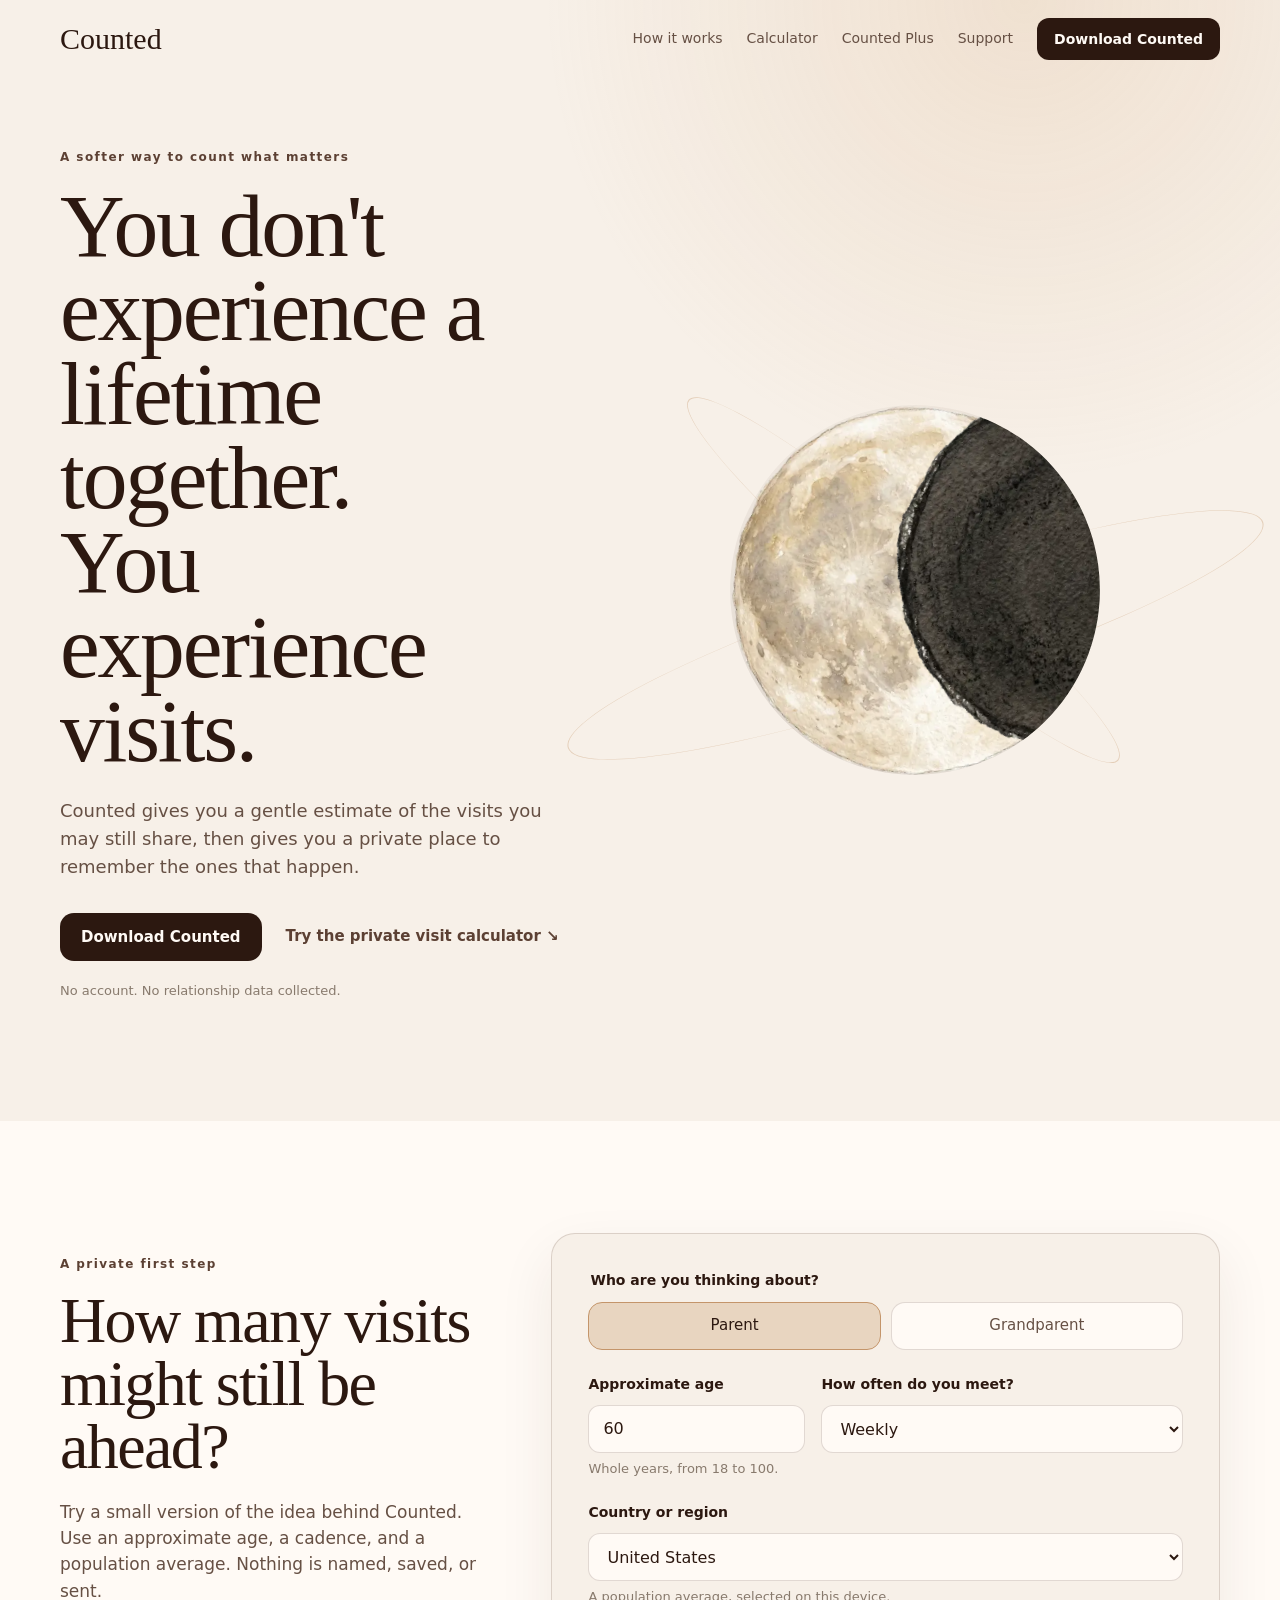
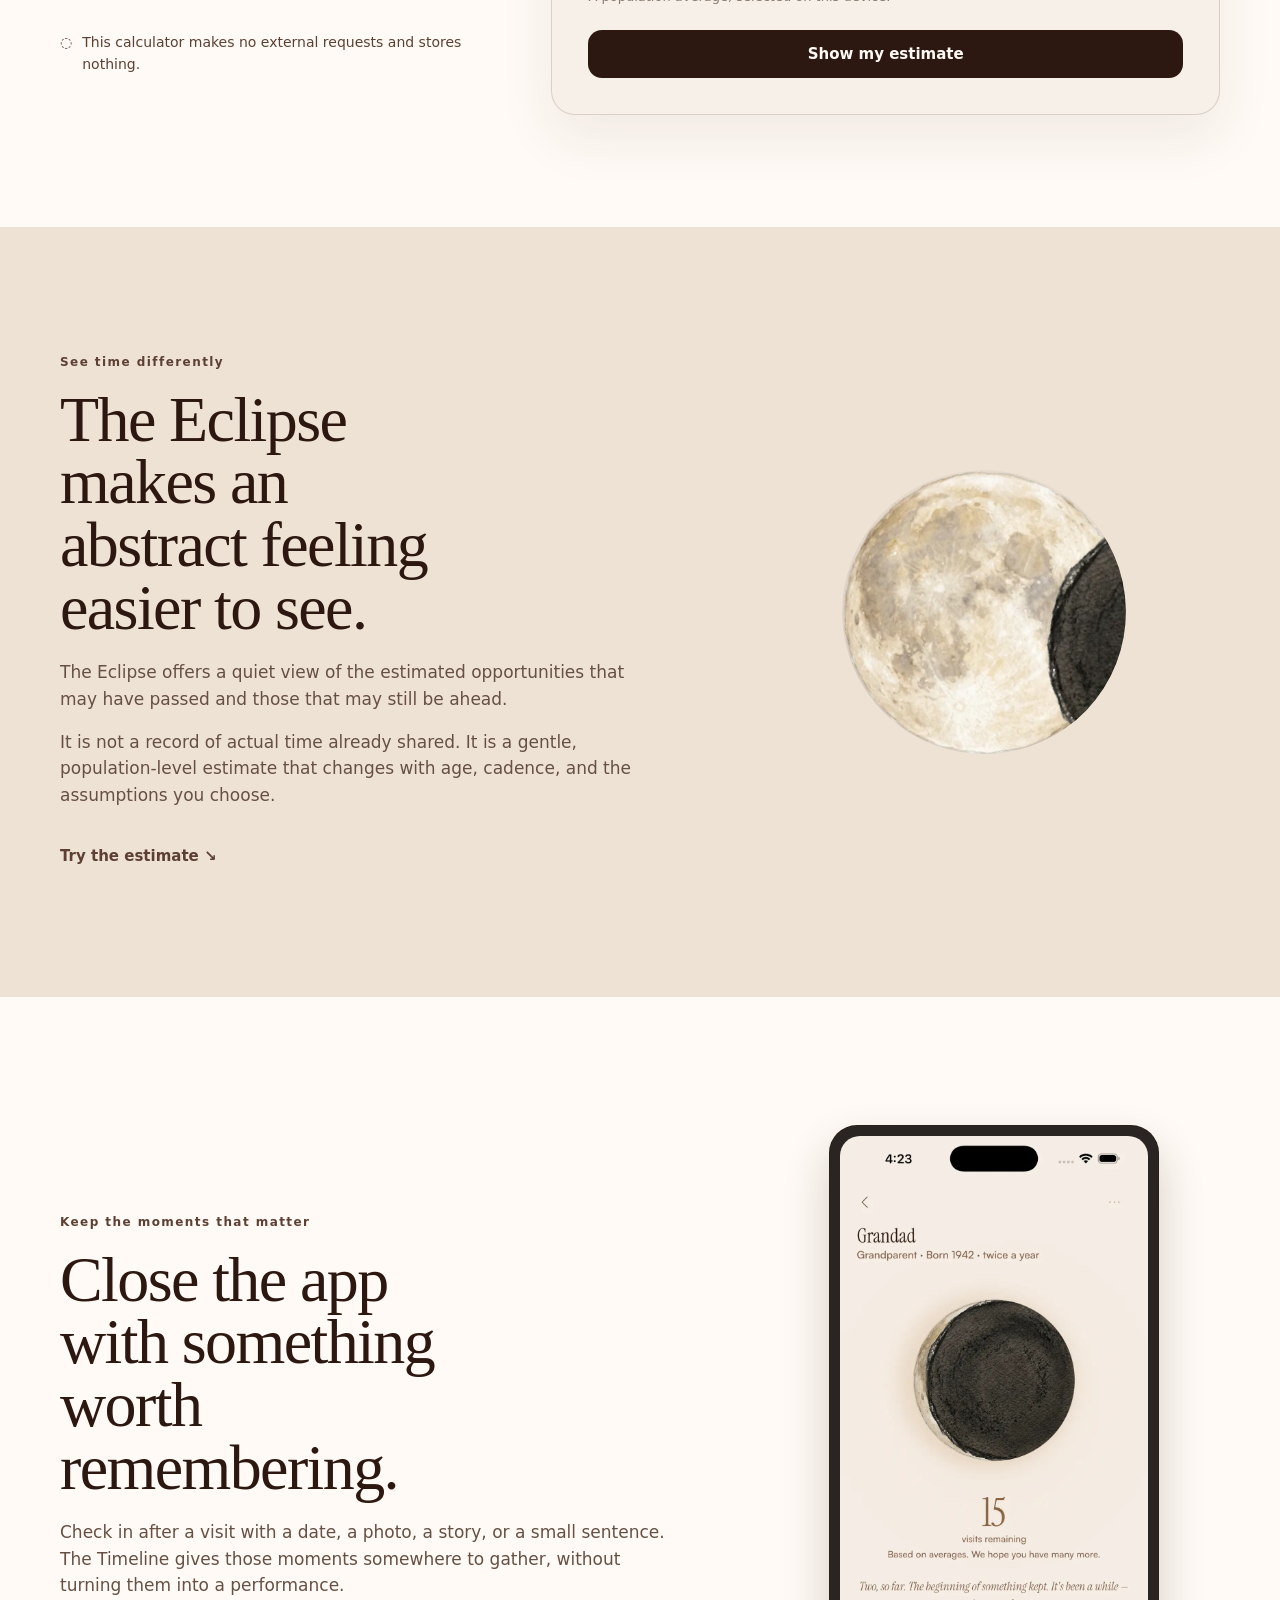
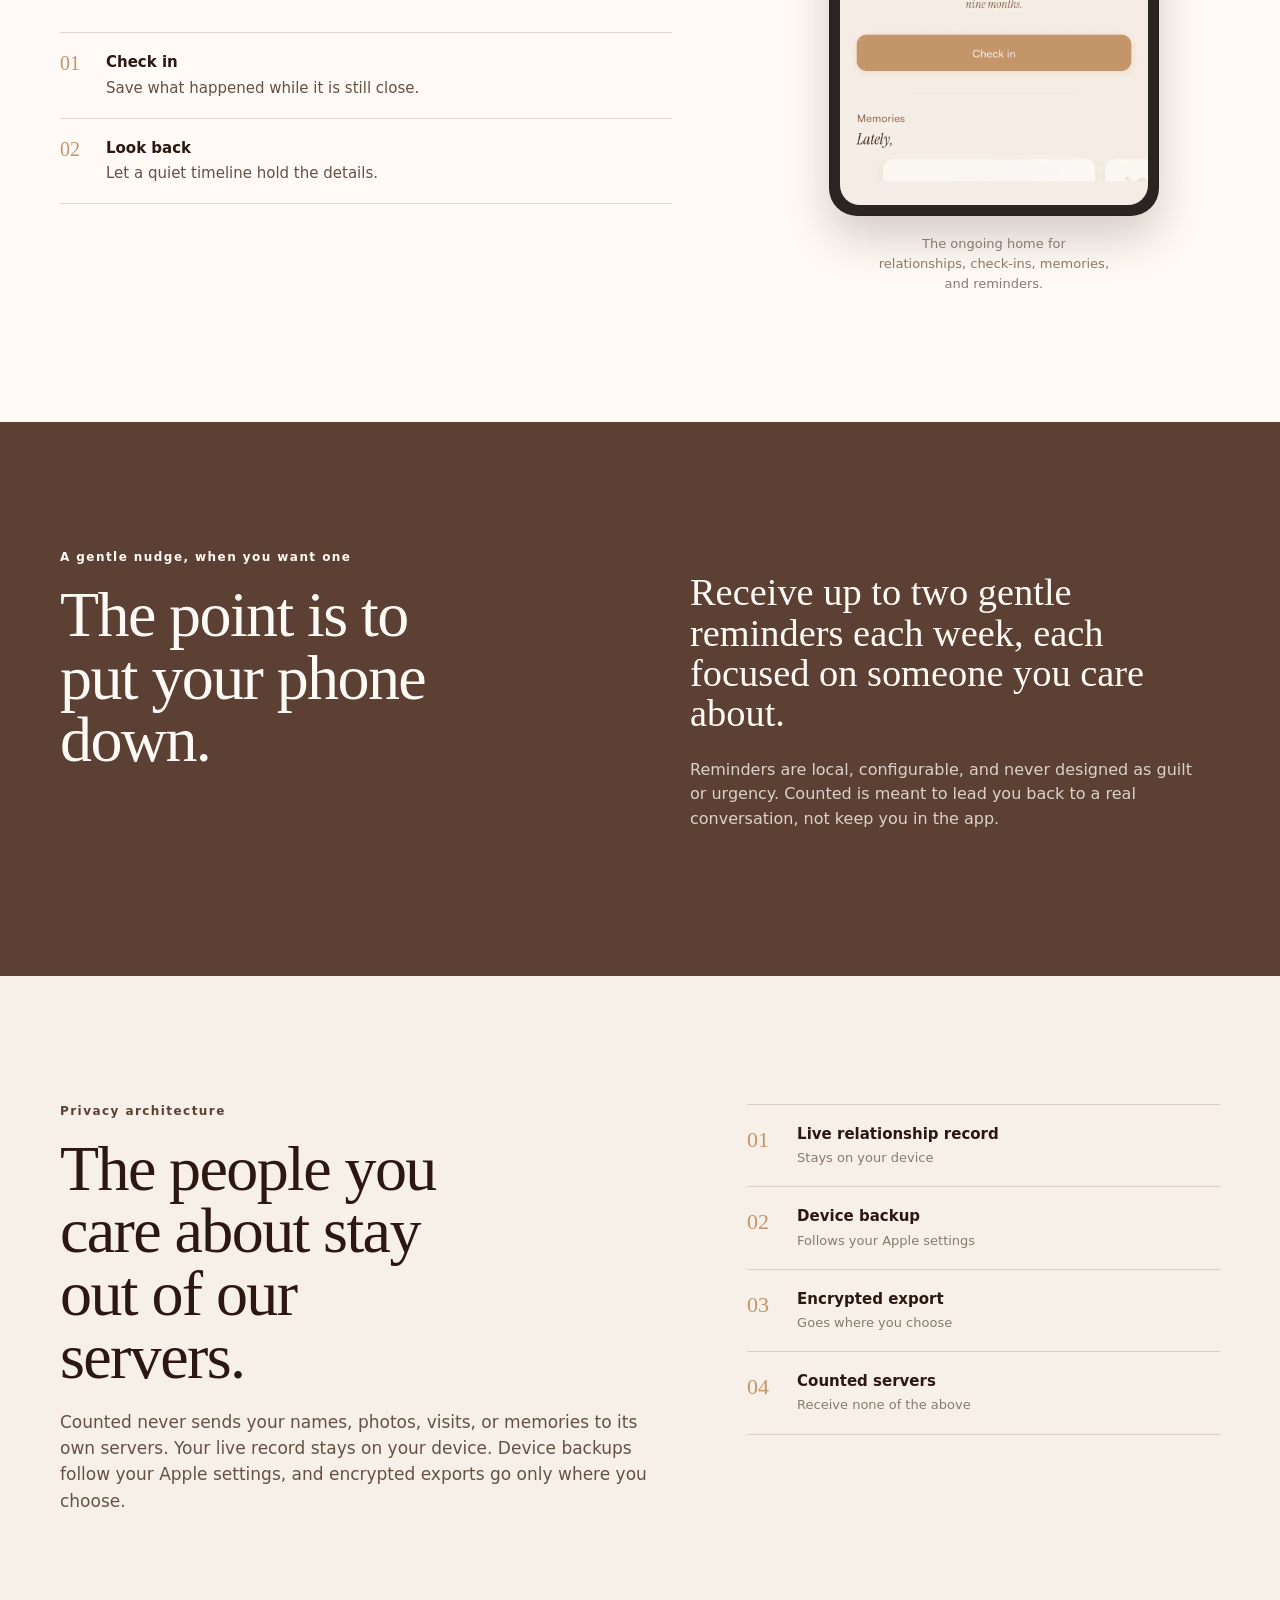
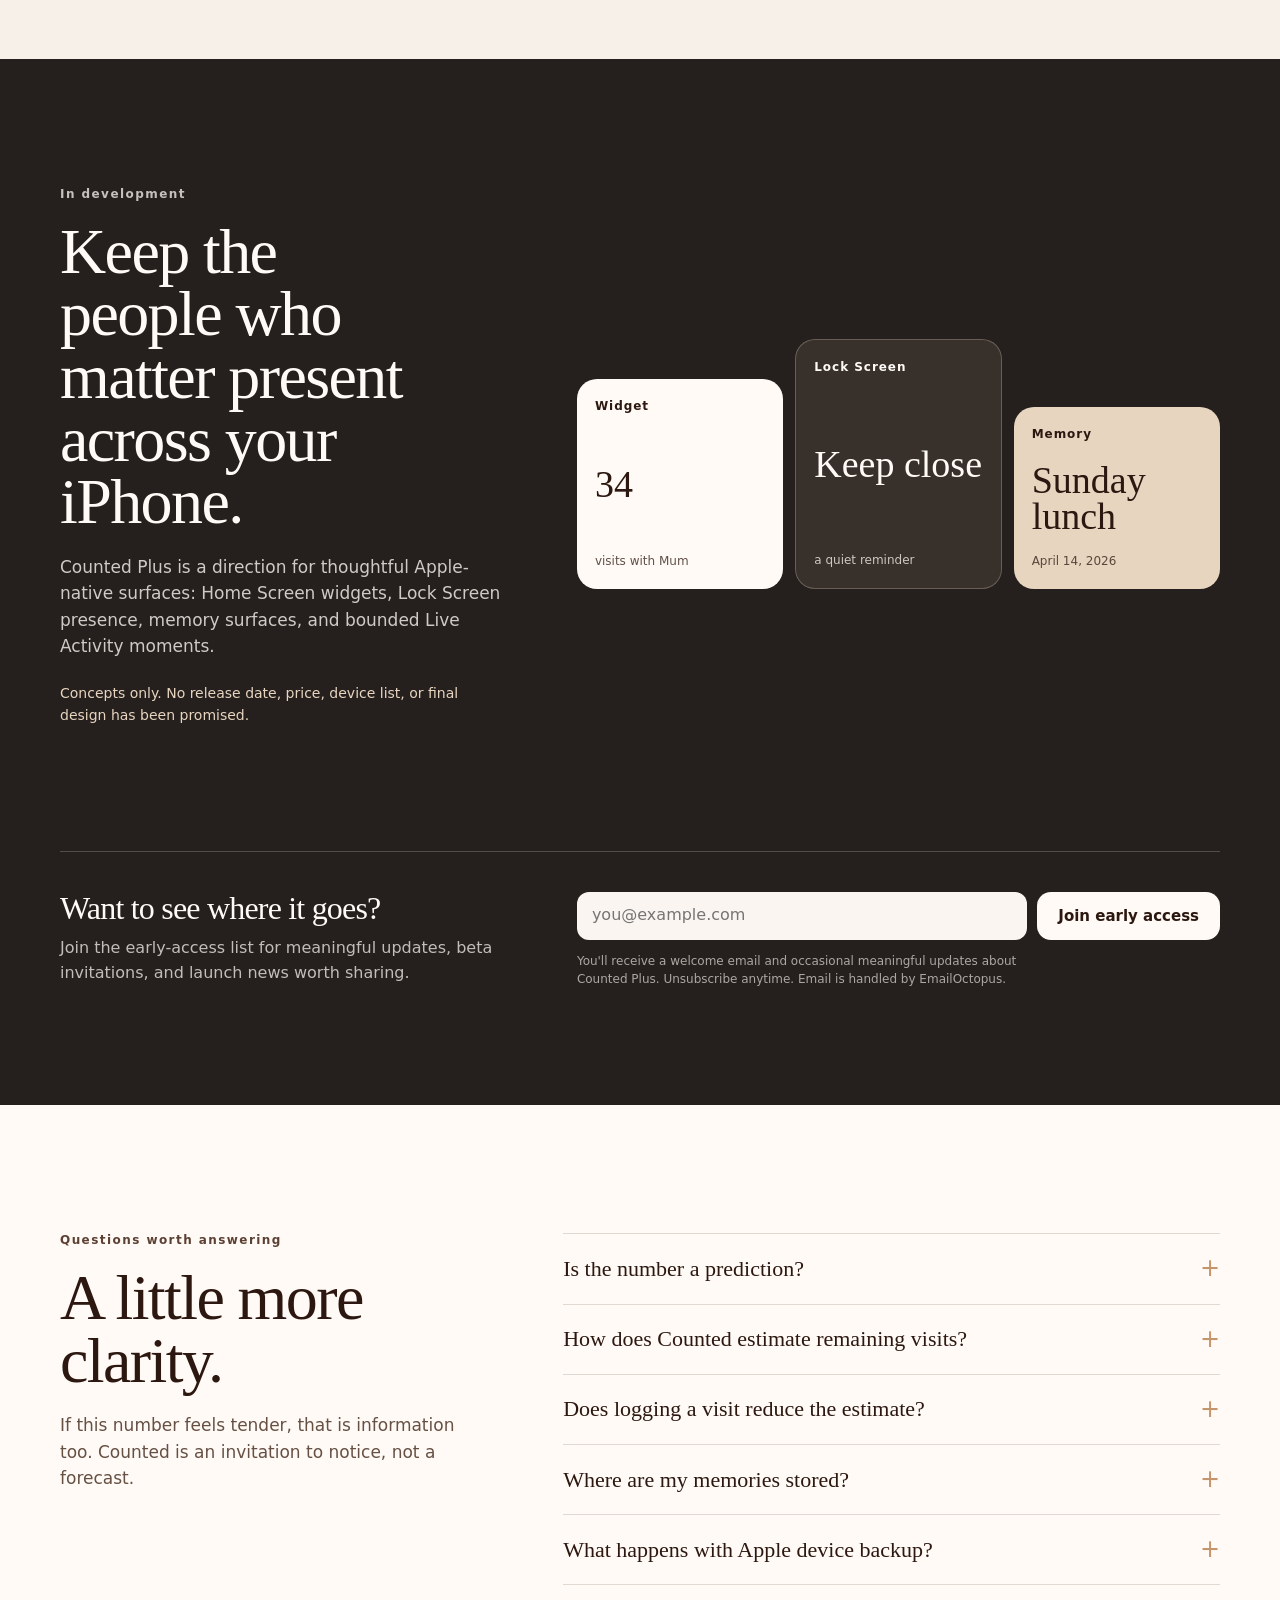
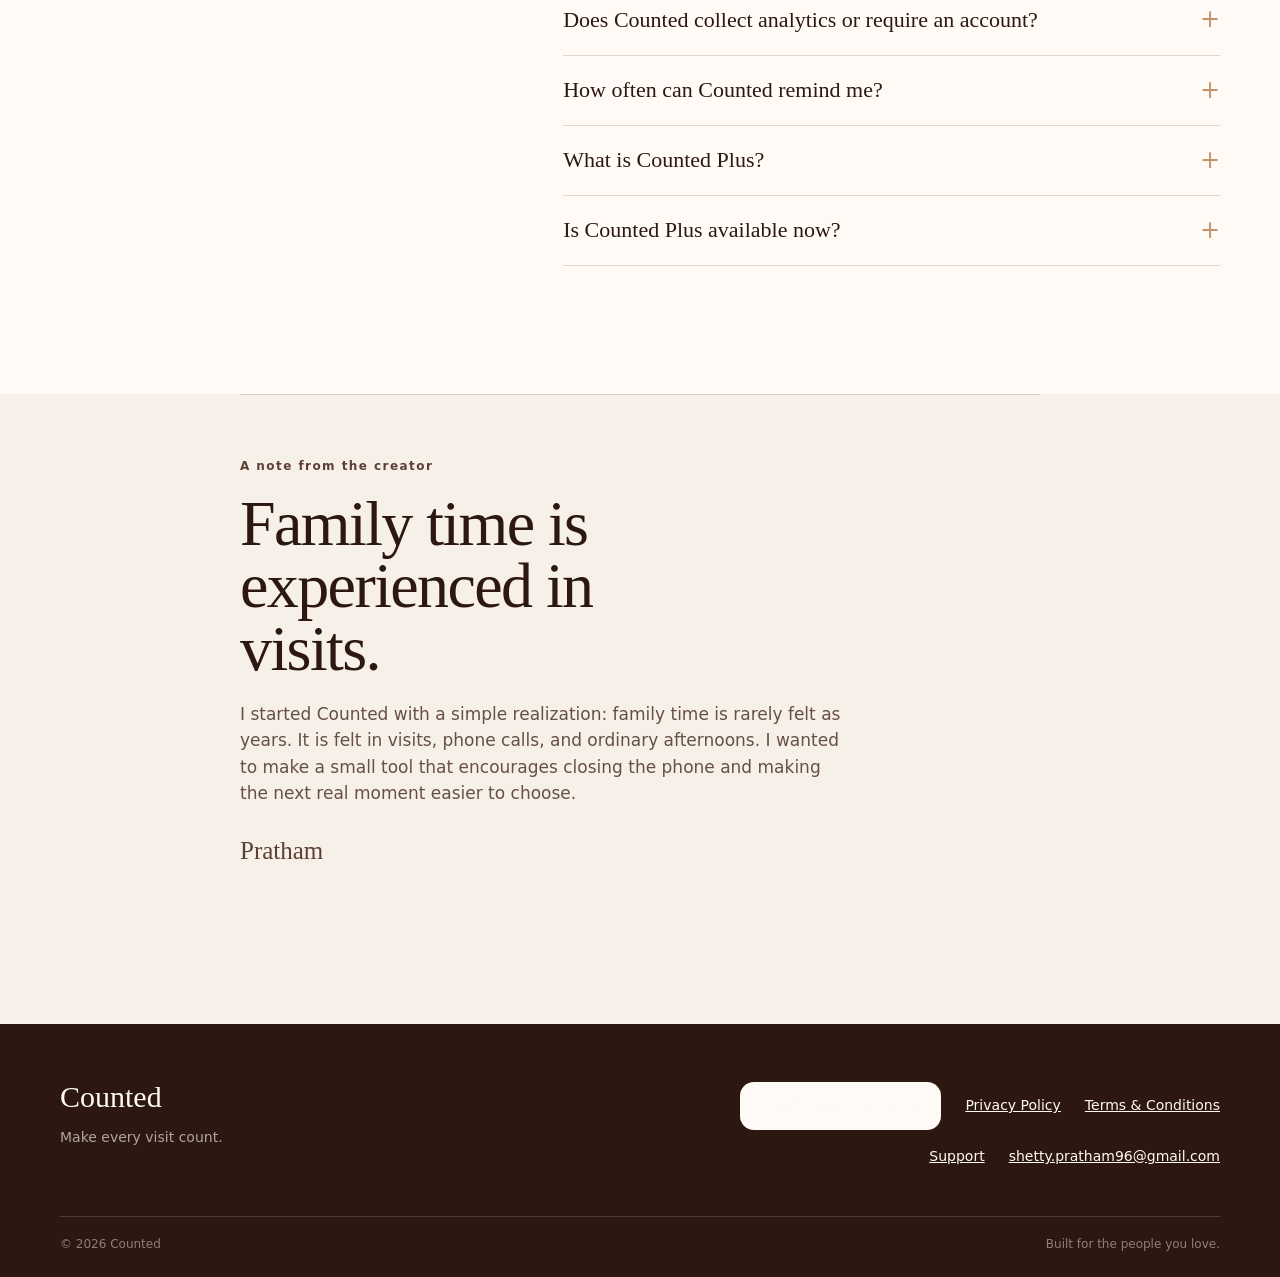
==== commit ca7a6a05: "Fix eclipse and screenshot layout" ====
--- a/index.html
+++ b/index.html
@@ -89,10 +89,11 @@
             <div class="hero-orbit orbit-one" aria-hidden="true"></div>
             <div class="hero-orbit orbit-two" aria-hidden="true"></div>
             <div class="eclipse eclipse-hero" data-eclipse data-consumed="0.62" aria-hidden="true">
-              <img class="eclipse-layer eclipse-surface" src="./assets/images/moon_surface.webp" alt="" width="720" height="720" />
-              <img class="eclipse-layer eclipse-shadow" src="./assets/images/moon_shadow.webp" alt="" width="720" height="720" />
-            </div>
-            <p class="visual-caption"><span>the Eclipse</span><br />a quiet view of what may still be ahead</p>
+              <div class="eclipse-disc">
+                <img class="eclipse-layer eclipse-surface" src="./assets/images/moon_surface.webp" alt="" width="720" height="720" />
+                <img class="eclipse-layer eclipse-shadow" src="./assets/images/moon_shadow.webp" alt="" width="720" height="720" />
+              </div>
+            </div>
           </div>
         </div>
       </section>
@@ -174,8 +175,10 @@
             <div class="calculator-result" id="calculator-result" tabindex="-1" hidden>
               <div class="result-eclipse-wrap">
                 <div class="eclipse eclipse-result" data-eclipse data-consumed="0" aria-hidden="true">
-                  <img class="eclipse-layer eclipse-surface" src="./assets/images/moon_surface.webp" alt="" width="720" height="720" />
-                  <img class="eclipse-layer eclipse-shadow" src="./assets/images/moon_shadow.webp" alt="" width="720" height="720" />
+                  <div class="eclipse-disc">
+                    <img class="eclipse-layer eclipse-surface" src="./assets/images/moon_surface.webp" alt="" width="720" height="720" />
+                    <img class="eclipse-layer eclipse-shadow" src="./assets/images/moon_shadow.webp" alt="" width="720" height="720" />
+                  </div>
                 </div>
               </div>
               <div class="result-copy" aria-live="polite">
@@ -219,10 +222,11 @@
           </div>
           <div class="story-art">
             <div class="eclipse eclipse-story" data-eclipse data-consumed="0.38" aria-hidden="true">
-              <img class="eclipse-layer eclipse-surface" src="./assets/images/moon_surface.webp" alt="" width="720" height="720" />
-              <img class="eclipse-layer eclipse-shadow" src="./assets/images/moon_shadow.webp" alt="" width="720" height="720" />
-            </div>
-            <p>Estimated opportunities, not a countdown.</p>
+              <div class="eclipse-disc">
+                <img class="eclipse-layer eclipse-surface" src="./assets/images/moon_surface.webp" alt="" width="720" height="720" />
+                <img class="eclipse-layer eclipse-shadow" src="./assets/images/moon_shadow.webp" alt="" width="720" height="720" />
+              </div>
+            </div>
           </div>
         </div>
       </section>
@@ -236,8 +240,8 @@
               Check in after a visit with a date, a photo, a story, or a small sentence. The Timeline gives those moments somewhere to gather, without turning them into a performance.
             </p>
             <div class="feature-list">
-              <p><span>01</span><strong>Check in</strong> Save what happened while it is still close.</p>
-              <p><span>02</span><strong>Look back</strong> Let a quiet timeline hold the details.</p>
+              <p><span class="feature-number">01</span><span class="feature-copy"><strong>Check in</strong> Save what happened while it is still close.</span></p>
+              <p><span class="feature-number">02</span><span class="feature-copy"><strong>Look back</strong> Let a quiet timeline hold the details.</span></p>
             </div>
           </div>
           <figure class="device-figure">
--- a/styles.css
+++ b/styles.css
@@ -377,21 +377,16 @@
   isolation: isolate;
   aspect-ratio: 1;
   width: 100%;
+  overflow: visible;
+}
+
+.eclipse-disc {
+  position: absolute;
+  z-index: 1;
+  inset: 0;
   overflow: hidden;
-  border-radius: 50%;
-  background: var(--gold-soft);
-  box-shadow: 0 24px 60px rgba(62, 39, 24, 0.2);
-}
-
-.eclipse::after {
-  position: absolute;
-  z-index: 3;
-  inset: 0;
-  border: 1px solid rgba(255, 250, 245, 0.55);
-  border-radius: inherit;
-  box-shadow: inset 0 0 26px rgba(44, 24, 16, 0.16);
-  content: "";
-  pointer-events: none;
+  clip-path: circle(43% at 50% 50%);
+  filter: drop-shadow(0 18px 28px rgba(62, 39, 24, 0.18));
 }
 
 .eclipse-layer {
@@ -419,27 +414,9 @@
 .eclipse-hero {
   position: absolute;
   top: 10%;
-  left: 13%;
+  left: 50%;
   width: min(72%, 430px);
-  transform: rotate(-8deg);
-}
-
-.visual-caption {
-  position: absolute;
-  right: 3%;
-  bottom: 3%;
-  max-width: 16ch;
-  margin: 0;
-  color: var(--ink-soft);
-  font-family: var(--serif);
-  font-size: 19px;
-  line-height: 1.05;
-  transform: rotate(-5deg);
-}
-
-.visual-caption span {
-  color: var(--earth);
-  font-size: 24px;
+  transform: translateX(-50%) rotate(-8deg);
 }
 
 .calculator-section {
@@ -704,7 +681,8 @@
 }
 
 .story-art {
-  position: relative;
+  display: grid;
+  place-items: center;
   min-height: 390px;
 }
 
@@ -714,20 +692,6 @@
   transform: rotate(10deg);
 }
 
-.story-art p {
-  position: absolute;
-  right: 0;
-  bottom: 2%;
-  max-width: 15ch;
-  margin: 0;
-  color: var(--ink-soft);
-  font-family: var(--serif);
-  font-size: 20px;
-  line-height: 1;
-  text-align: right;
-  transform: rotate(-8deg);
-}
-
 .memory-section {
   background: var(--paper-raised);
 }
@@ -743,8 +707,9 @@
 
 .feature-list p {
   display: grid;
-  grid-template-columns: 36px 1fr;
-  gap: 10px;
+  grid-template-columns: 32px minmax(0, 1fr);
+  align-items: start;
+  gap: 14px;
   margin: 0;
   padding: 18px 0;
   color: var(--ink-soft);
@@ -752,14 +717,21 @@
   font-size: 15px;
 }
 
-.feature-list span {
+.feature-list .feature-number {
   color: var(--gold);
   font-family: var(--serif);
   font-size: 20px;
+  line-height: 1.2;
+}
+
+.feature-list .feature-copy {
+  display: grid;
+  gap: 2px;
+  color: var(--ink-soft);
 }
 
 .feature-list strong {
-  margin-right: 5px;
+  display: block;
   color: var(--ink);
 }
 
@@ -778,7 +750,11 @@
 }
 
 .device-frame img {
+  display: block;
   width: 100%;
+  height: auto;
+  aspect-ratio: 900 / 1955;
+  object-fit: contain;
   border-radius: 20px;
 }
 
@@ -1353,18 +1329,8 @@
 
   .eclipse-hero {
     top: 3%;
-    left: 7%;
+    left: 50%;
     width: min(76%, 310px);
-  }
-
-  .visual-caption {
-    right: 0;
-    bottom: 0;
-    font-size: 16px;
-  }
-
-  .visual-caption span {
-    font-size: 20px;
   }
 
   .calculator-section {
@@ -1387,10 +1353,6 @@
 
   .eclipse-story {
     width: min(82%, 280px);
-  }
-
-  .story-art p {
-    font-size: 17px;
   }
 
   .concept-strip {
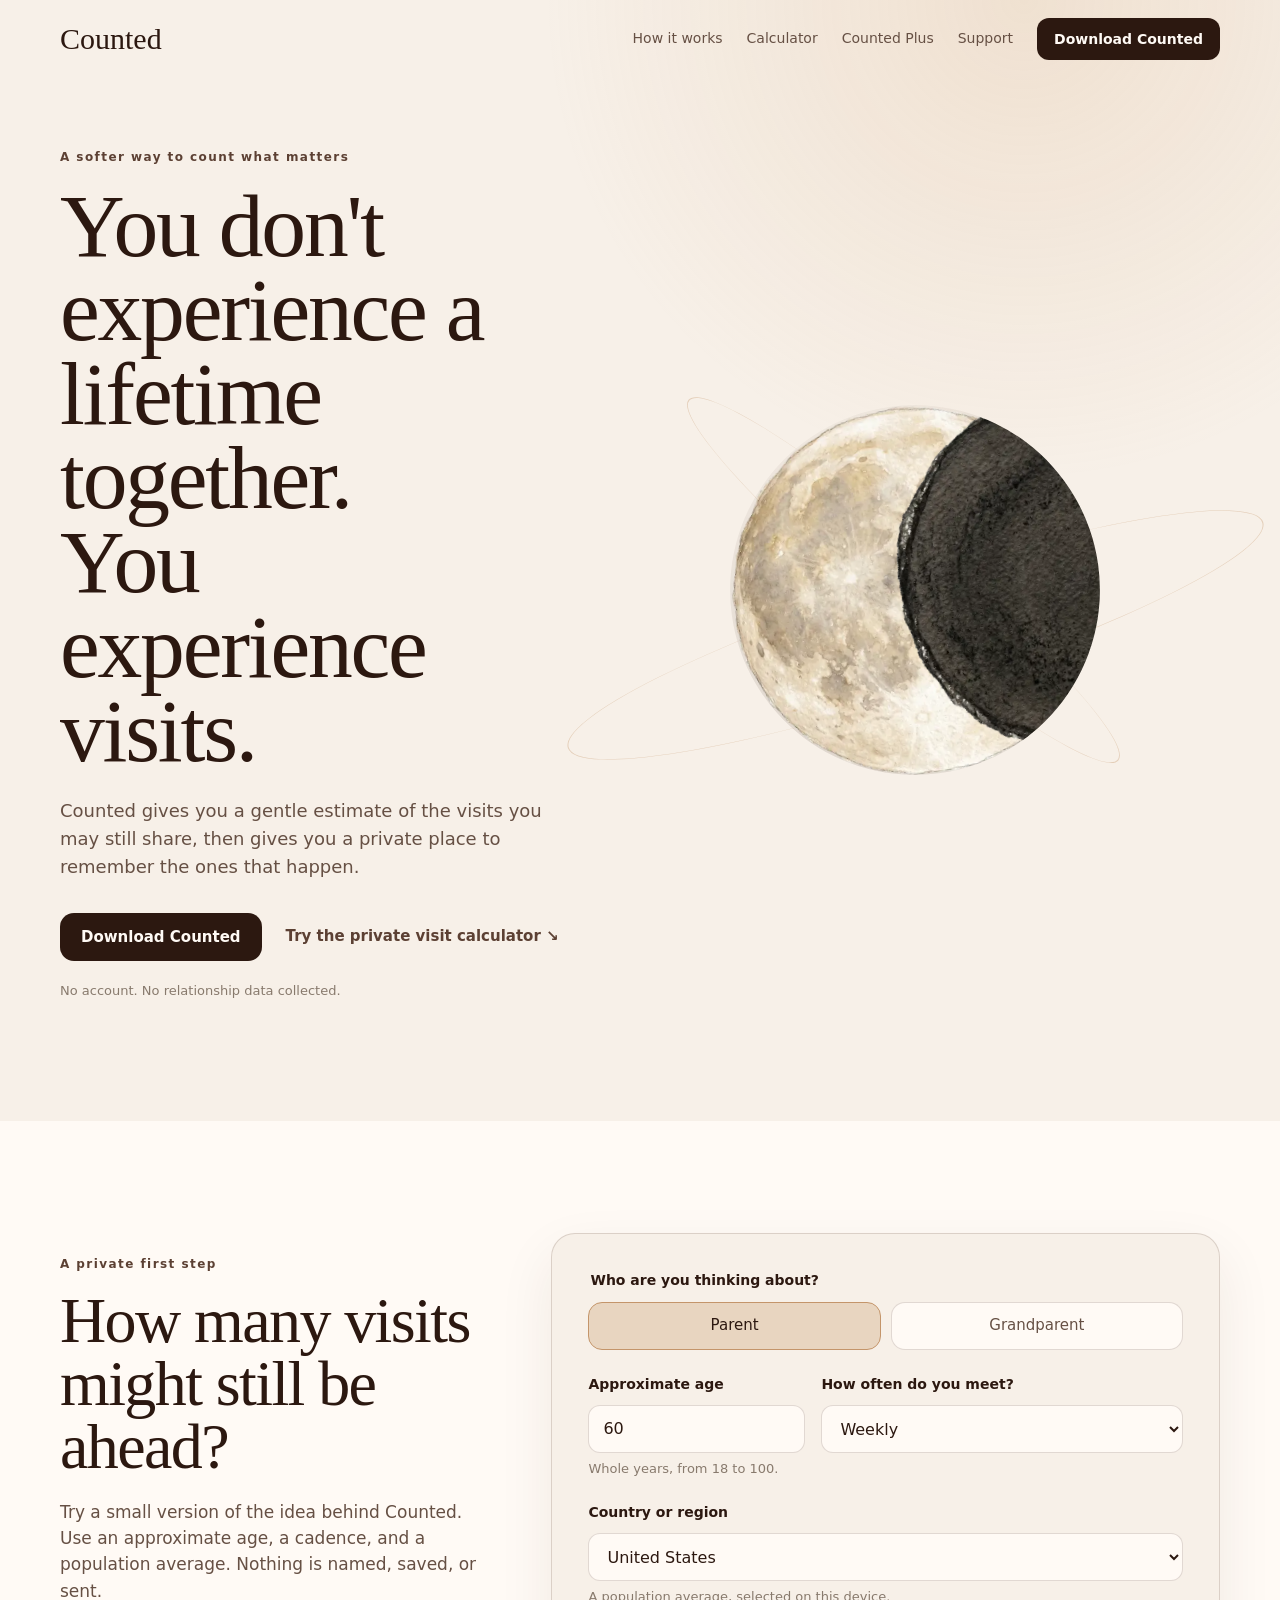
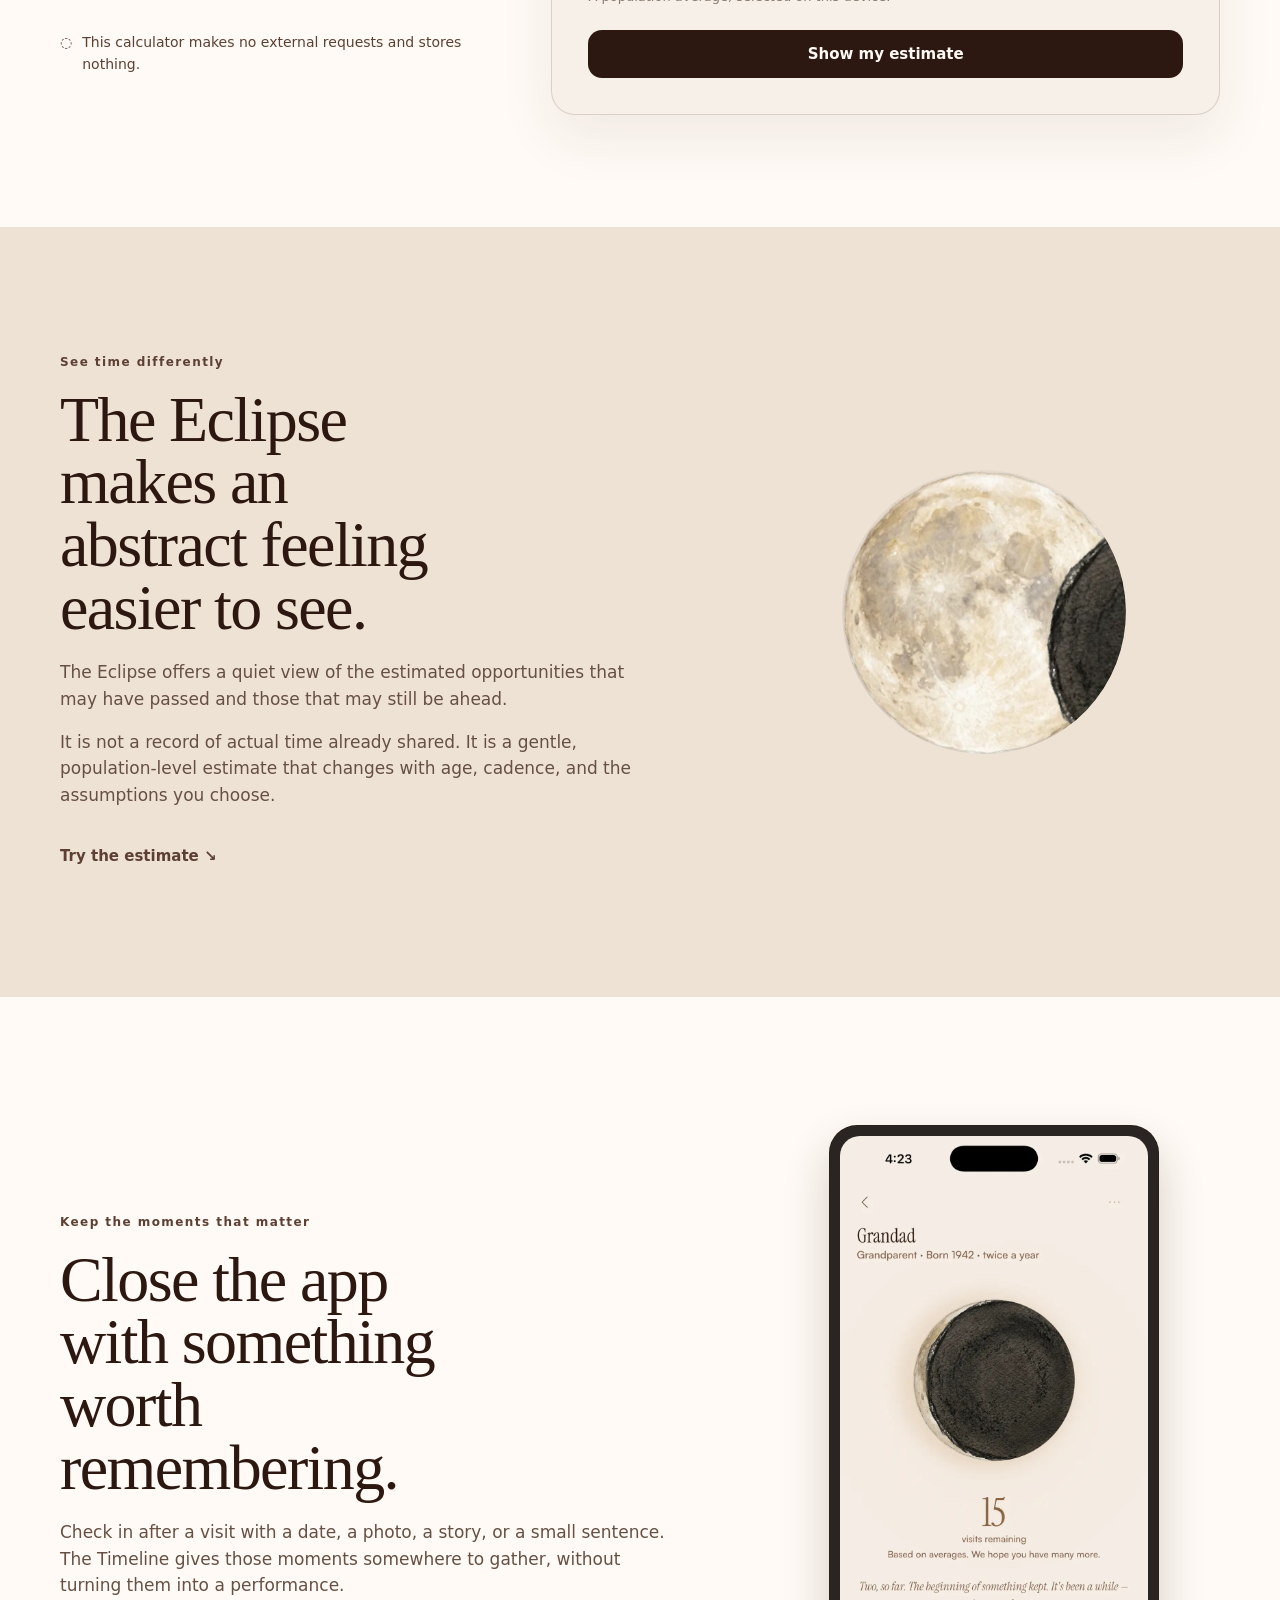
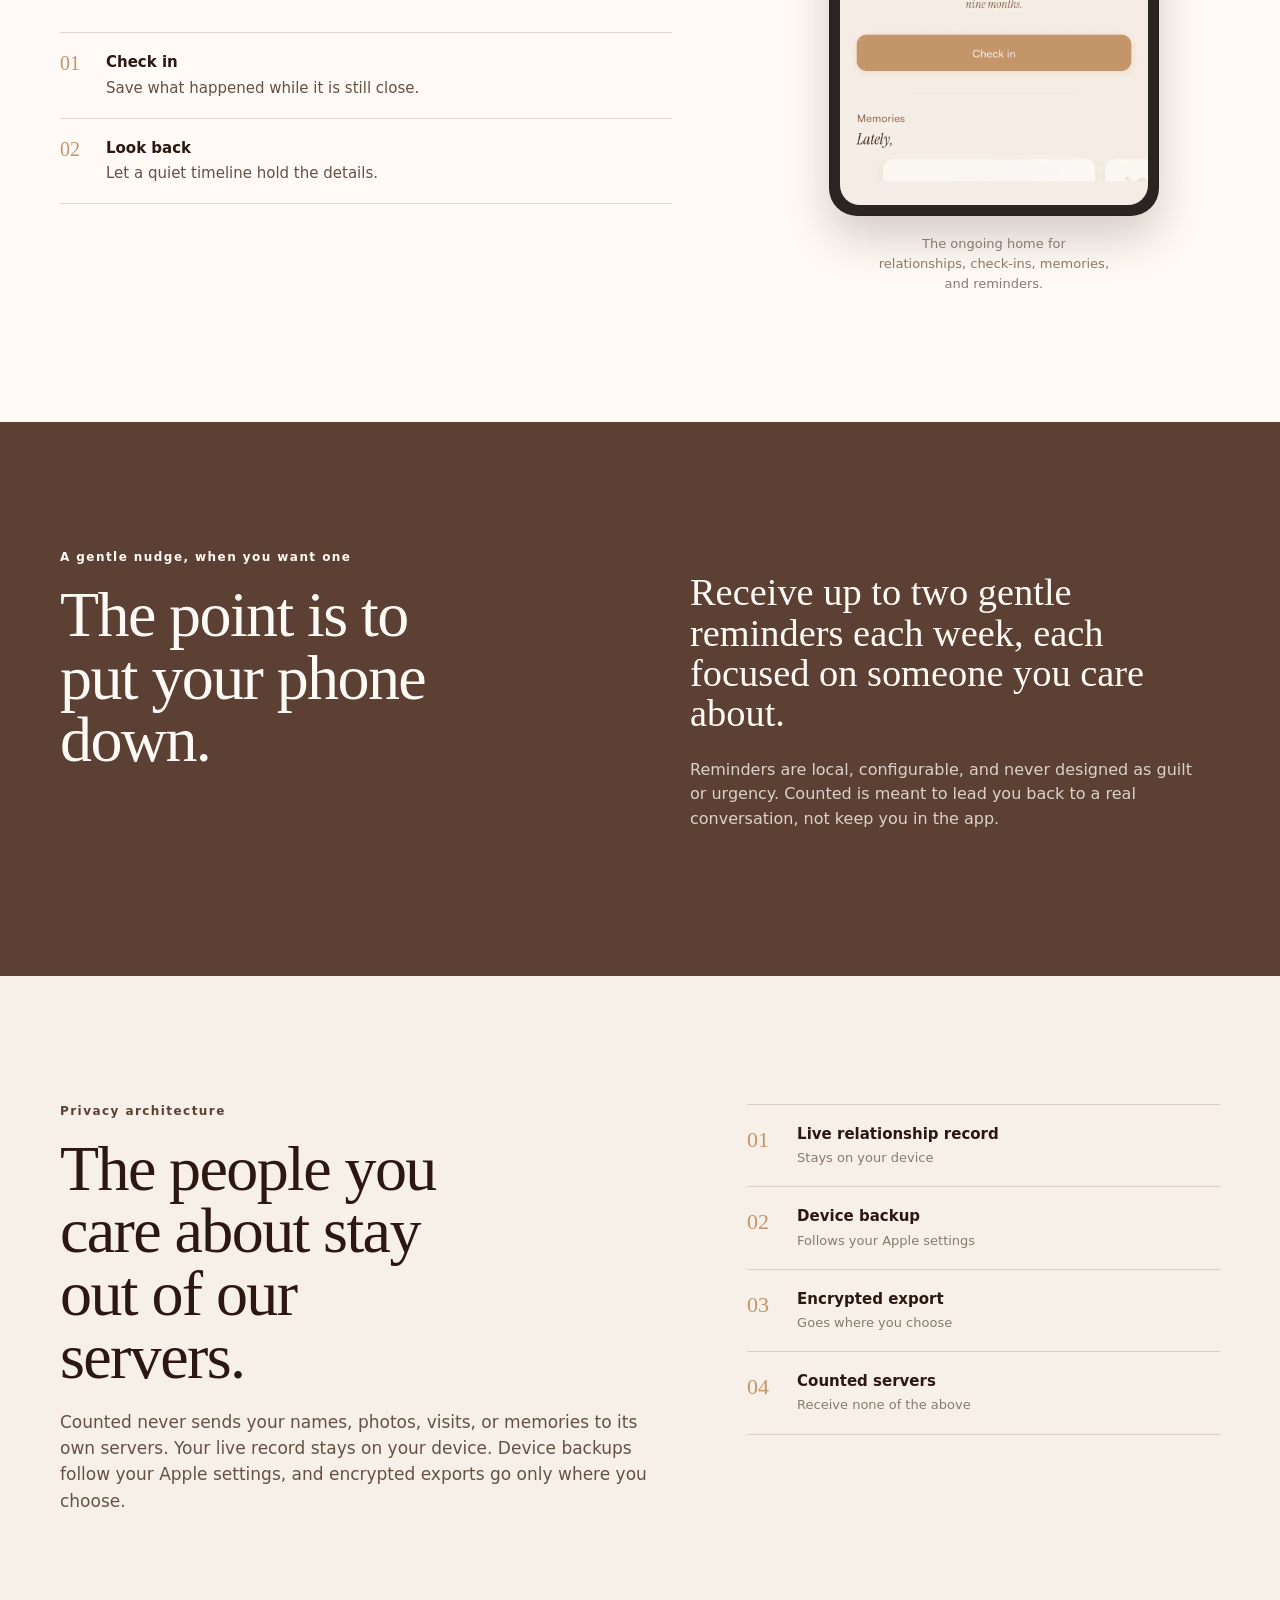
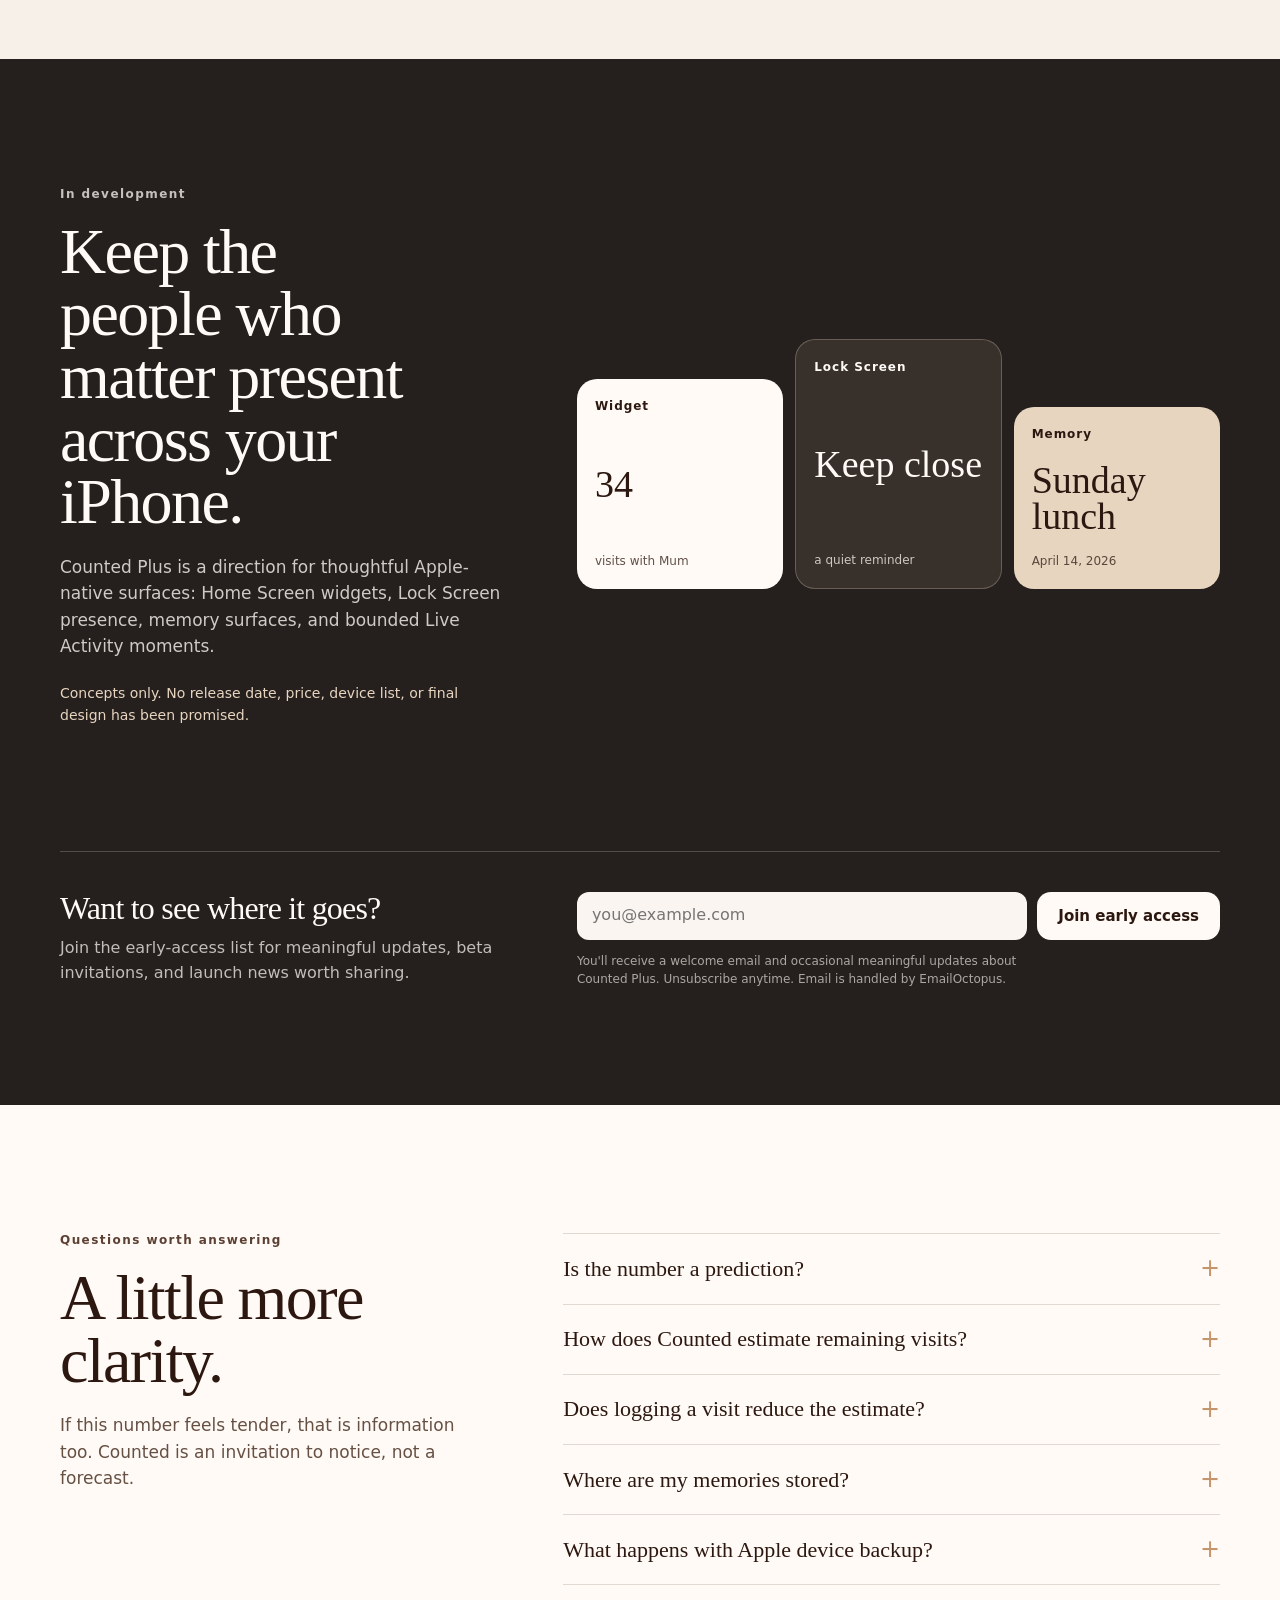
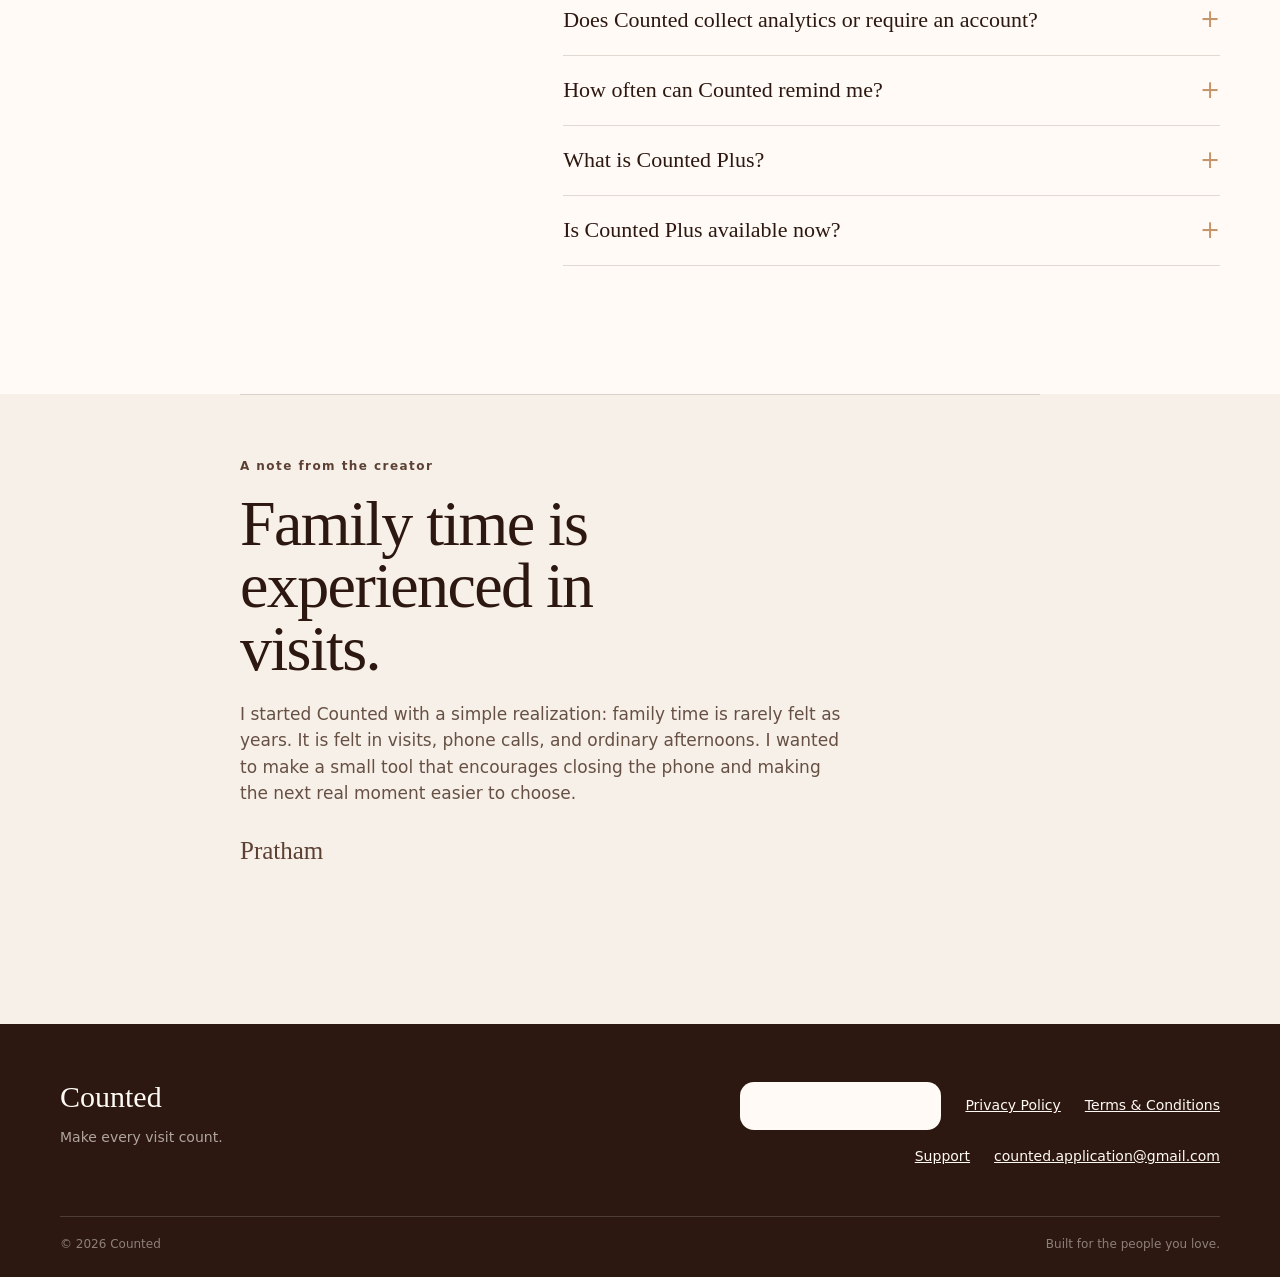
==== commit 358a3de6: "Restore Counted support email" ====
--- a/index.html
+++ b/index.html
@@ -390,7 +390,7 @@
           <a href="./privacy-policy/">Privacy Policy</a>
           <a href="./terms/">Terms &amp; Conditions</a>
           <a href="./support/">Support</a>
-          <a href="mailto:shetty.pratham96@gmail.com">shetty.pratham96@gmail.com</a>
+          <a href="mailto:counted.application@gmail.com">counted.application@gmail.com</a>
         </div>
       </div>
       <div class="shell footer-bottom">
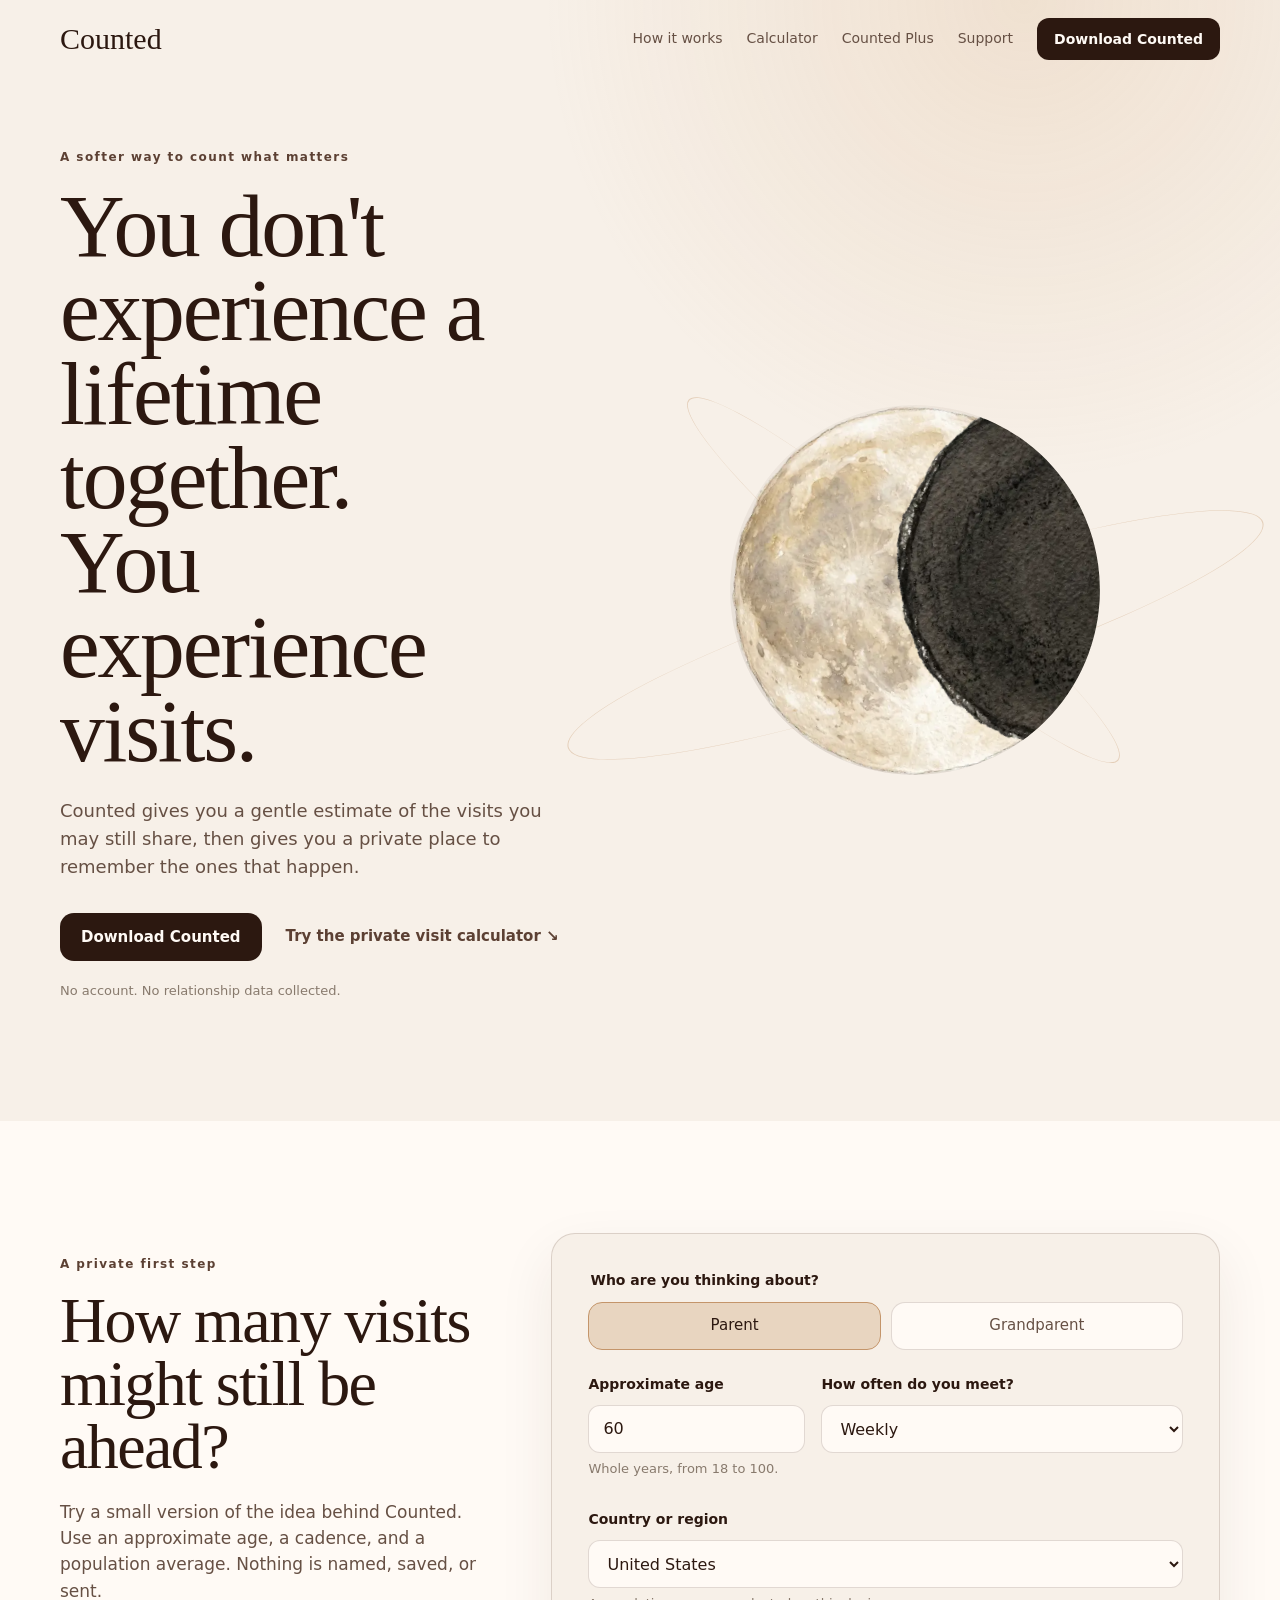
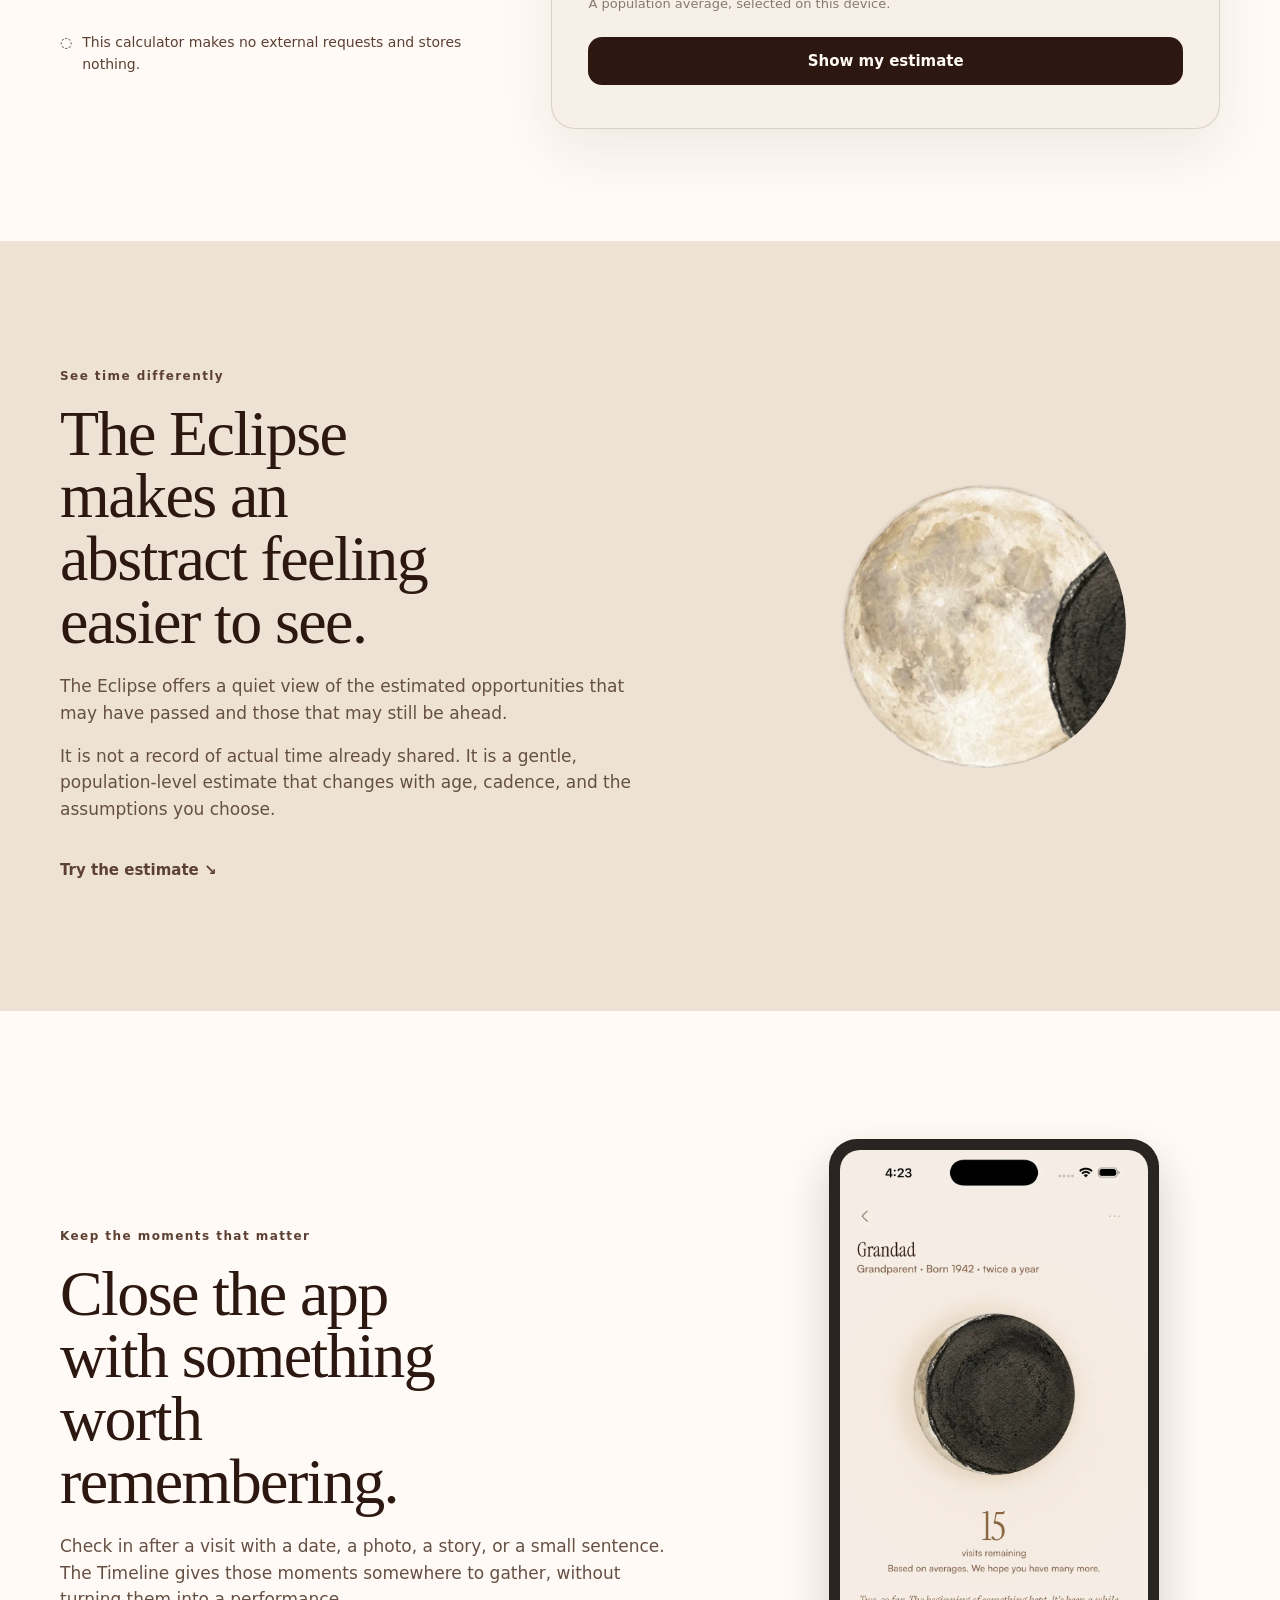
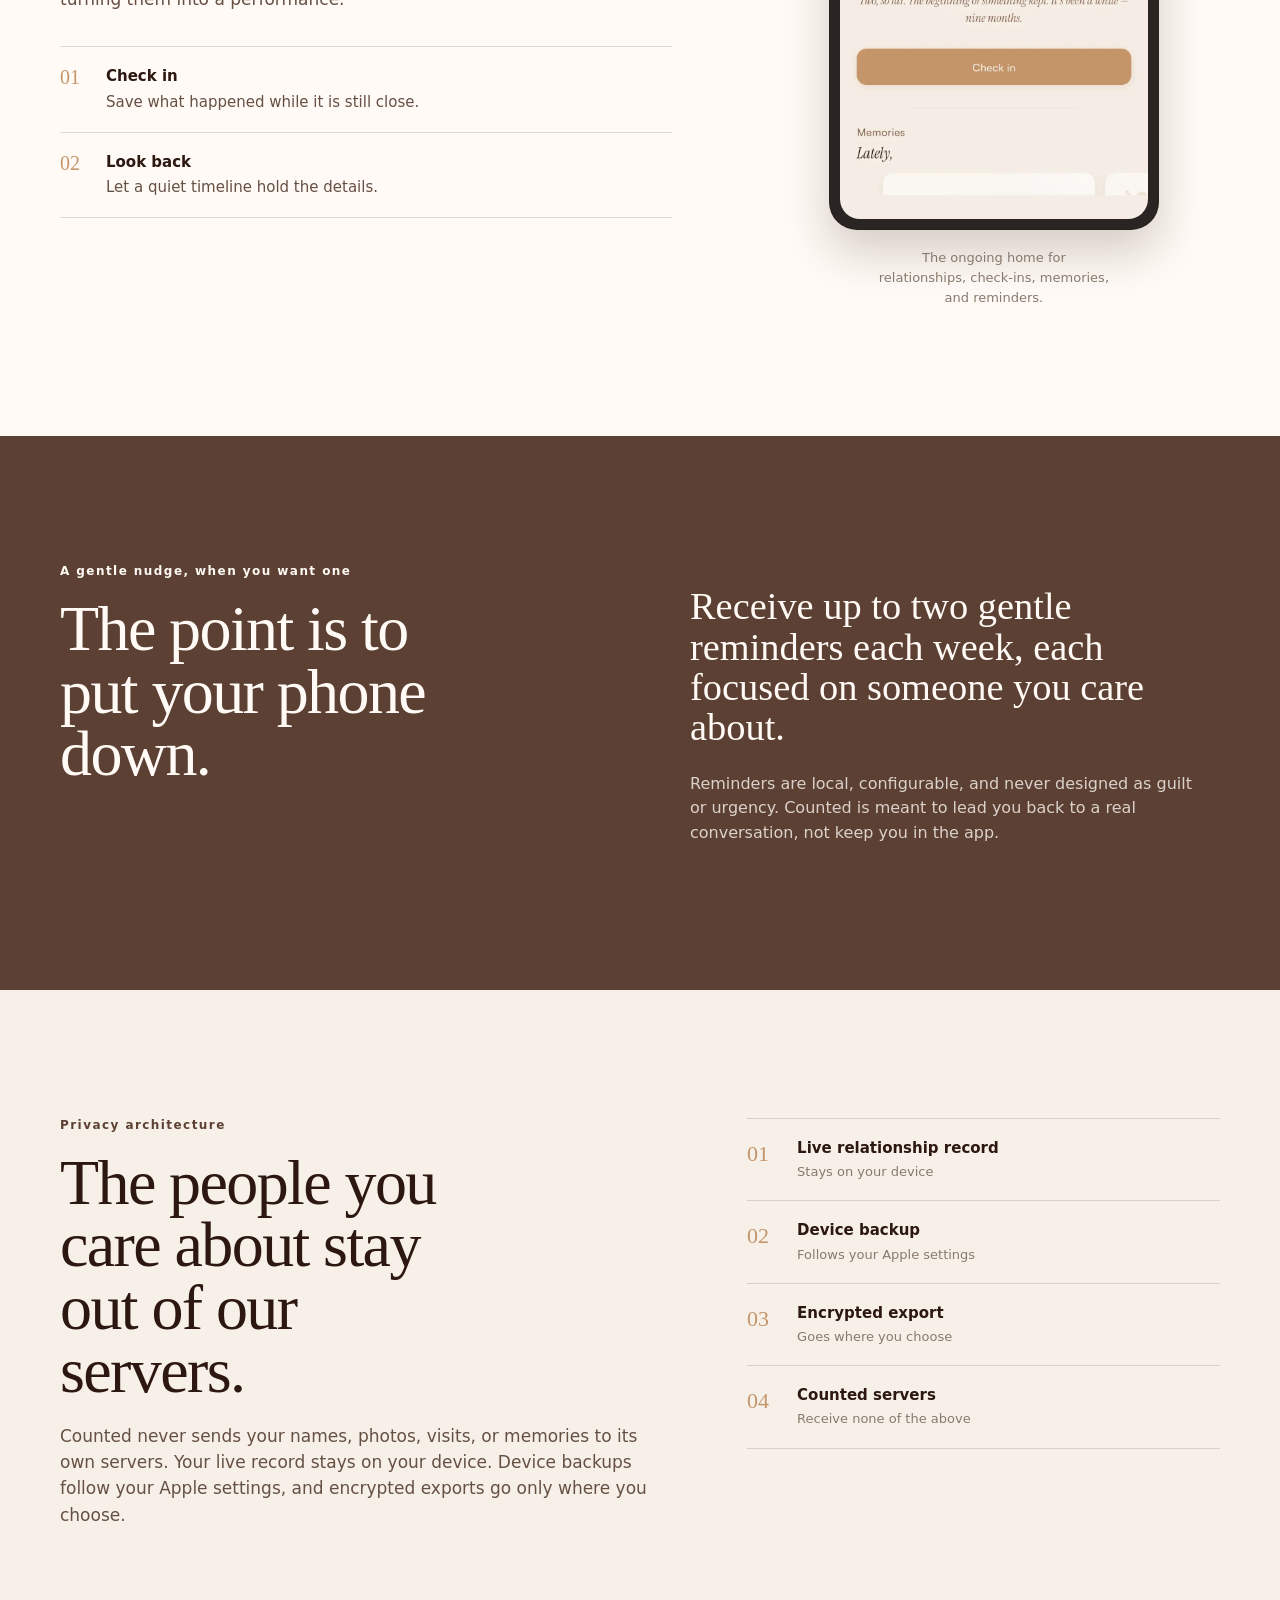
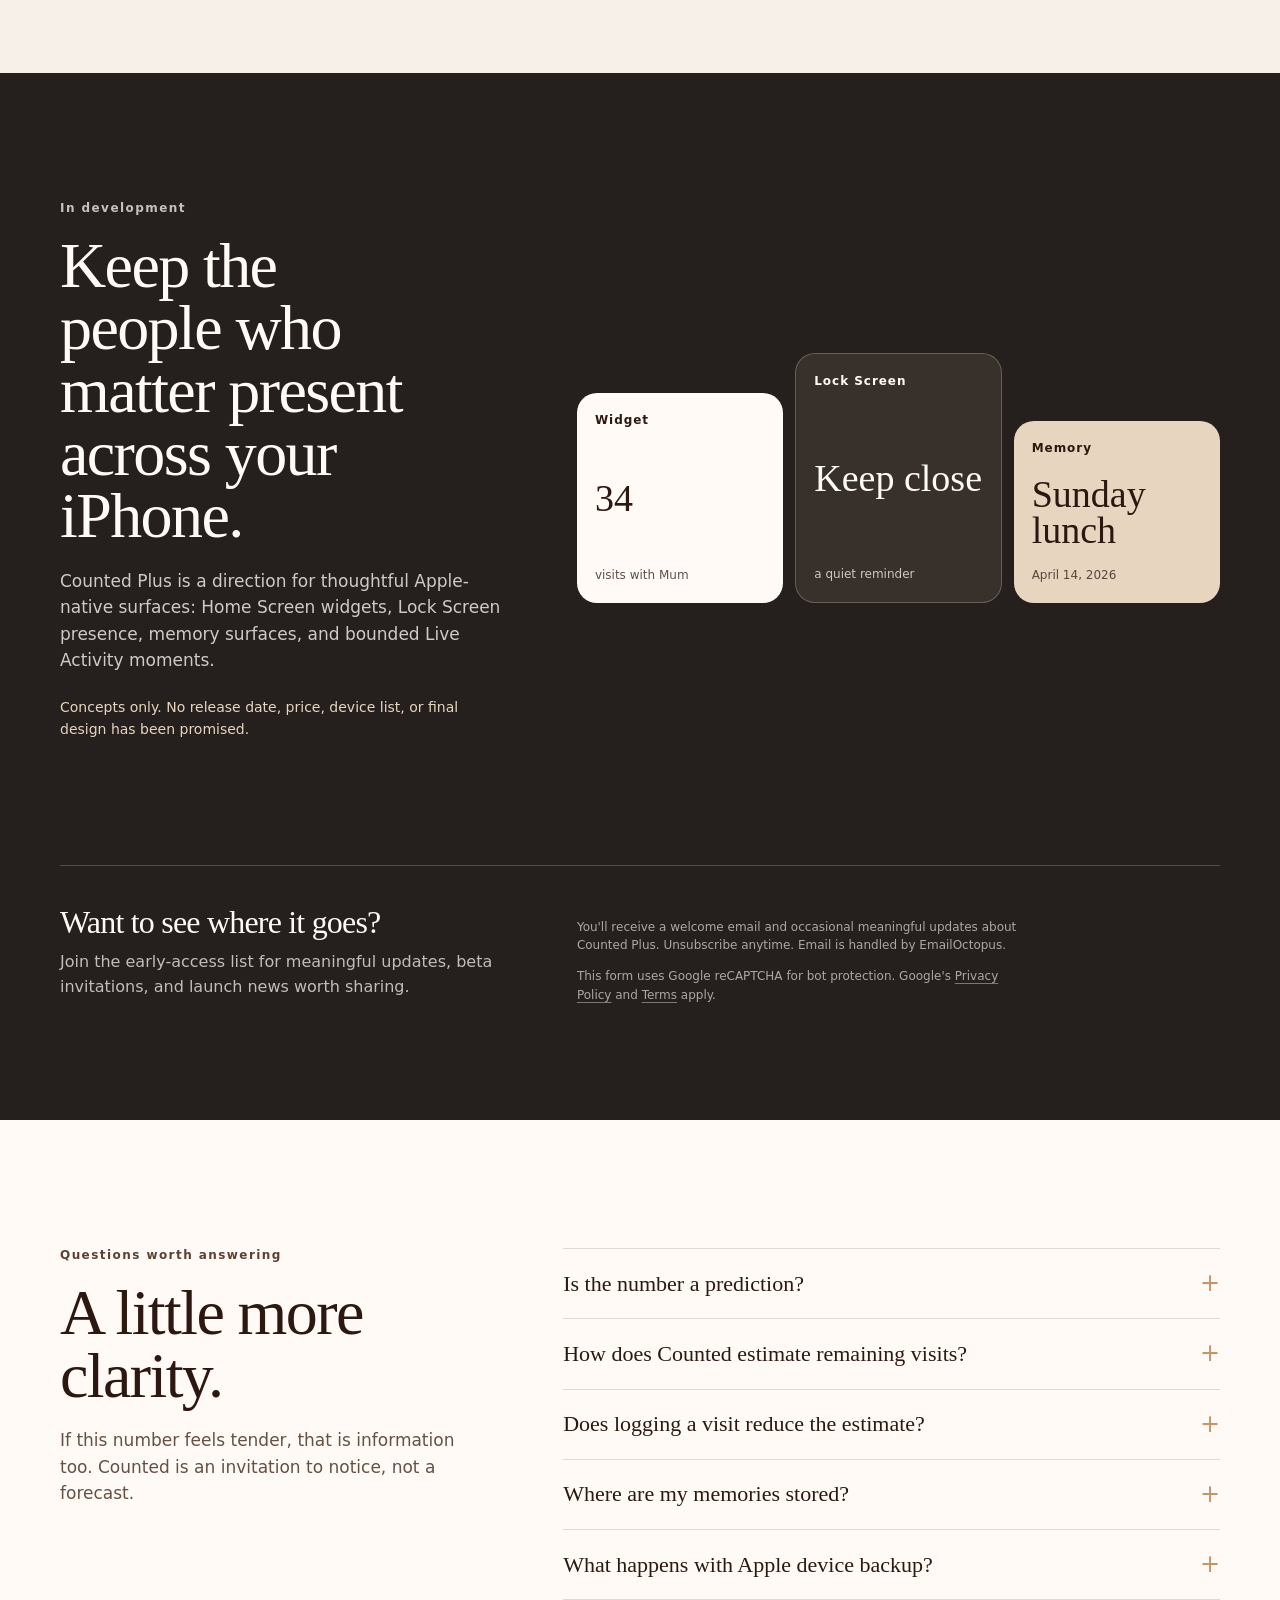
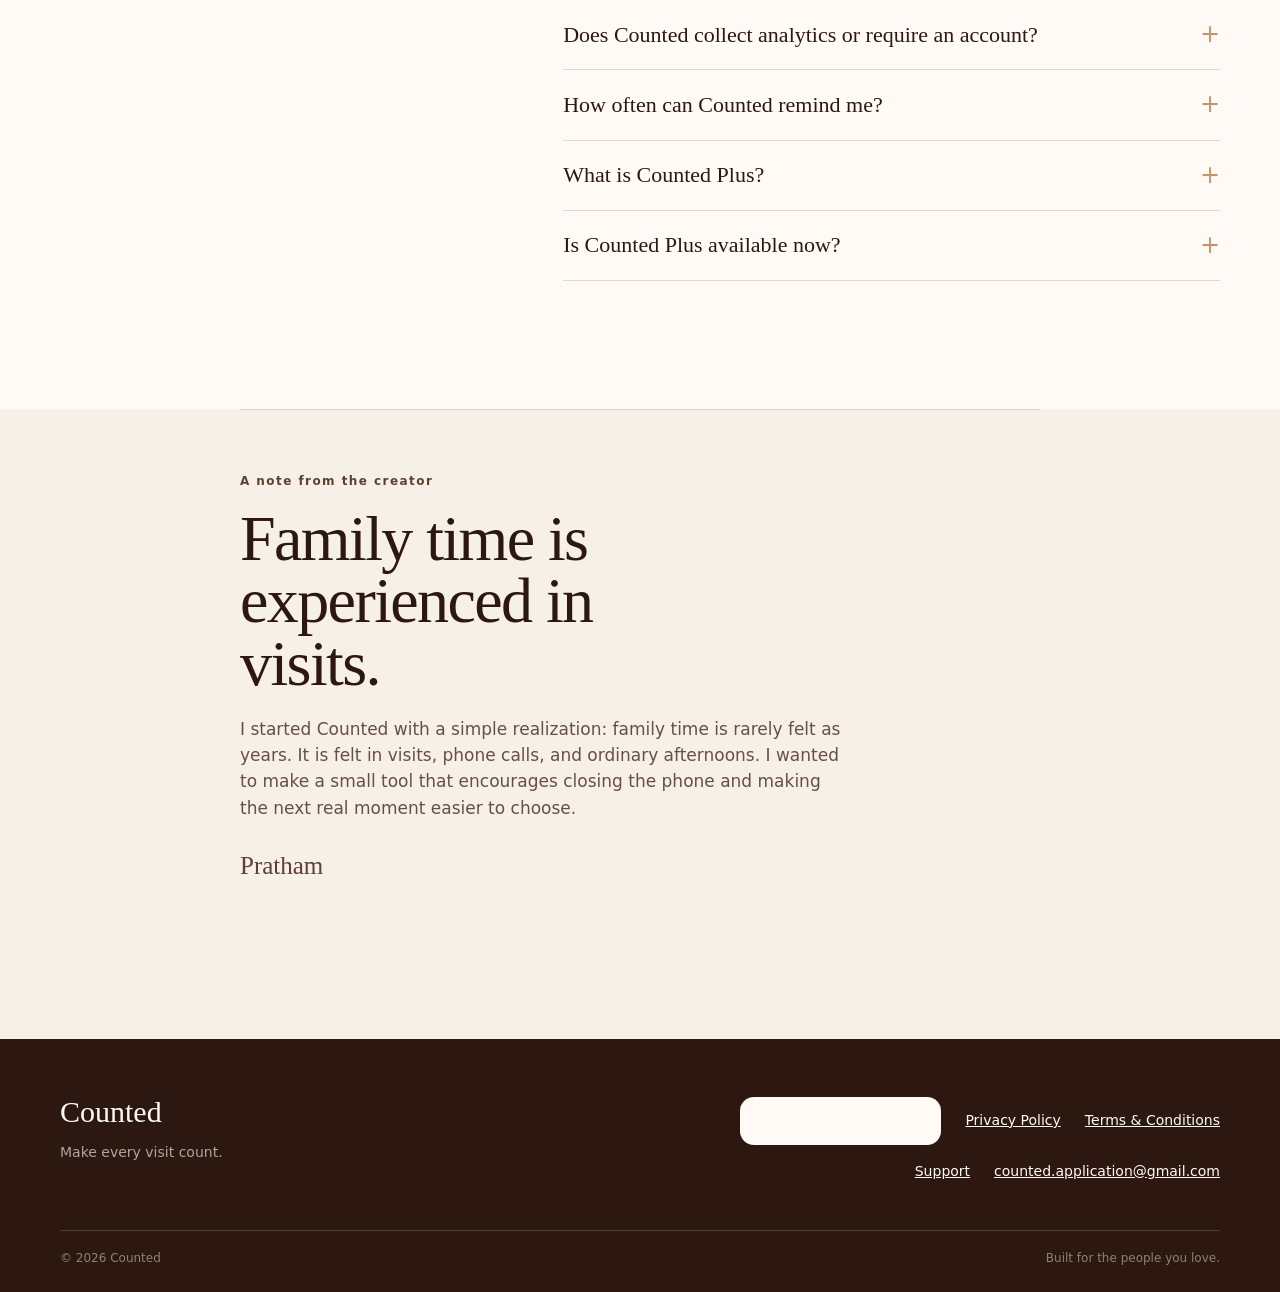
==== commit 54b7a7d0: "Connect Counted Plus early access" ====
--- a/index.html
+++ b/index.html
@@ -38,7 +38,7 @@
       }
     </script>
   </head>
-  <body data-emailoctopus-endpoint="">
+  <body>
     <a class="skip-link" href="#main-content">Skip to content</a>
     <header class="site-header">
       <div class="shell header-inner">
@@ -305,17 +305,11 @@
             <h3>Want to see where it goes?</h3>
             <p>Join the early-access list for meaningful updates, beta invitations, and launch news worth sharing.</p>
           </div>
-          <form class="early-access-form" id="early-access-form" action="#" method="post" novalidate data-emailoctopus-endpoint="" data-email-field="email">
-            <label class="sr-only" for="early-access-email">Email address</label>
-            <div class="email-row">
-              <input id="early-access-email" name="email" type="email" autocomplete="email" inputmode="email" placeholder="you@example.com" required aria-describedby="early-access-help early-access-error" />
-              <button class="button button-light" type="submit">Join early access</button>
-            </div>
+          <div class="early-access-form" id="early-access-form">
+            <script async src="https://eomail5.com/form/c418a940-8287-11f1-8a01-9776093241e9.js" data-form="c418a940-8287-11f1-8a01-9776093241e9"></script>
             <p class="form-help" id="early-access-help">You'll receive a welcome email and occasional meaningful updates about Counted Plus. Unsubscribe anytime. Email is handled by EmailOctopus.</p>
-            <p class="field-error" id="early-access-error" role="alert"></p>
-            <p class="form-status" id="early-access-status" role="status" aria-live="polite"></p>
-            <button class="text-button text-button-light retry-button" id="early-access-retry" type="button" hidden>Retry</button>
-          </form>
+            <p class="recaptcha-notice">This form uses Google reCAPTCHA for bot protection. Google's <a href="https://policies.google.com/privacy">Privacy Policy</a> and <a href="https://policies.google.com/terms">Terms</a> apply.</p>
+          </div>
         </div>
       </section>
 
@@ -402,6 +396,5 @@
     <script src="./data/life_expectancy.js"></script>
     <script type="module" src="./scripts/eclipse.mjs"></script>
     <script type="module" src="./scripts/visit-calculator.mjs"></script>
-    <script type="module" src="./scripts/site.mjs"></script>
   </body>
 </html>
--- a/styles.css
+++ b/styles.css
@@ -933,43 +933,109 @@
   color: rgba(255, 250, 245, 0.72);
 }
 
-.email-row {
-  display: flex;
-  gap: 10px;
-}
-
-.email-row input {
-  min-width: 0;
-  flex: 1;
-  background: rgba(255, 250, 245, 0.98);
-  border-color: transparent;
-}
-
 .form-help,
-.form-status,
-.retry-button {
+.recaptcha-notice {
   margin-top: 12px;
 }
 
 .form-help,
-.form-status {
+.recaptcha-notice {
   max-width: 58ch;
   color: rgba(255, 250, 245, 0.62) !important;
   font-size: 12px !important;
 }
 
-.form-status:empty,
-.field-error:empty,
-.form-error:empty {
-  display: none;
-}
-
-.text-button-light {
-  color: var(--gold-soft);
-}
-
-.early-access-form .field-error {
-  color: var(--gold-soft);
+.recaptcha-notice a {
+  color: inherit;
+  text-decoration-color: rgba(255, 250, 245, 0.4);
+  text-underline-offset: 3px;
+}
+
+.early-access-form > [data-form="c418a940-8287-11f1-8a01-9776093241e9"] {
+  --font-family: "Satoshi", "Helvetica Neue", Arial, sans-serif;
+  --base-font-size: 16px;
+  --field-colour: rgba(255, 250, 245, 0.98);
+  --field-border-colour: transparent;
+  --button-colour: var(--paper-raised);
+  --button-text-colour: var(--earth);
+  --text-colour: var(--paper-raised);
+  --label-colour: var(--paper-raised);
+  margin: 0 !important;
+  max-width: none !important;
+  width: 100% !important;
+}
+
+.early-access-form [data-form="c418a940-8287-11f1-8a01-9776093241e9"] .form-container,
+.early-access-form [data-form="c418a940-8287-11f1-8a01-9776093241e9"] .emailoctopus-form-wrapper {
+  margin: 0 !important;
+  max-width: none !important;
+  width: 100% !important;
+}
+
+.early-access-form [data-form="c418a940-8287-11f1-8a01-9776093241e9"] .emailoctopus-form [eo-form-fields-container],
+.early-access-form [data-form="c418a940-8287-11f1-8a01-9776093241e9"] .main-form {
+  align-items: stretch !important;
+  display: grid !important;
+  grid-template-columns: minmax(0, 1fr) auto !important;
+  gap: 10px !important;
+}
+
+.early-access-form [data-form="c418a940-8287-11f1-8a01-9776093241e9"] .emailoctopus-form-row {
+  margin: 0 !important;
+  min-width: 0 !important;
+}
+
+.early-access-form [data-form="c418a940-8287-11f1-8a01-9776093241e9"] input[type="email"] {
+  min-height: 48px !important;
+  width: 100% !important;
+  border: 1px solid transparent !important;
+  border-radius: 999px !important;
+  background: rgba(255, 250, 245, 0.98) !important;
+  color: var(--ink) !important;
+  font: inherit !important;
+  padding: 12px 18px !important;
+}
+
+.early-access-form [data-form="c418a940-8287-11f1-8a01-9776093241e9"] input[type="email"]:focus {
+  border-color: var(--gold-soft) !important;
+  box-shadow: 0 0 0 3px rgba(229, 191, 148, 0.2) !important;
+  outline: none !important;
+}
+
+.early-access-form [data-form="c418a940-8287-11f1-8a01-9776093241e9"] input[type="submit"] {
+  min-height: 48px !important;
+  border: 1px solid var(--paper-raised) !important;
+  border-radius: 999px !important;
+  background: var(--paper-raised) !important;
+  color: var(--earth) !important;
+  cursor: pointer !important;
+  font: inherit !important;
+  font-weight: 700 !important;
+  padding: 12px 22px !important;
+  transition: transform 180ms ease, background 180ms ease !important;
+  white-space: nowrap !important;
+}
+
+.early-access-form [data-form="c418a940-8287-11f1-8a01-9776093241e9"] input[type="submit"]:hover {
+  background: var(--gold-soft) !important;
+  transform: translateY(-1px);
+}
+
+.early-access-form [data-form="c418a940-8287-11f1-8a01-9776093241e9"] input[type="submit"]:disabled {
+  cursor: wait !important;
+  opacity: 0.68 !important;
+}
+
+.early-access-form [data-form="c418a940-8287-11f1-8a01-9776093241e9"] .emailoctopus-error-message,
+.early-access-form [data-form="c418a940-8287-11f1-8a01-9776093241e9"] .emailoctopus-success-message {
+  color: var(--gold-soft) !important;
+  margin-top: 12px !important;
+  text-align: left !important;
+}
+
+.early-access-form [data-form="c418a940-8287-11f1-8a01-9776093241e9"] .mastfoot {
+  margin-top: 12px !important;
+  opacity: 0.72;
 }
 
 .faq-section {
@@ -1373,8 +1439,13 @@
     min-height: 150px;
   }
 
-  .email-row {
-    display: grid;
+  .early-access-form [data-form="c418a940-8287-11f1-8a01-9776093241e9"] .emailoctopus-form [eo-form-fields-container],
+  .early-access-form [data-form="c418a940-8287-11f1-8a01-9776093241e9"] .main-form {
+    grid-template-columns: 1fr !important;
+  }
+
+  .early-access-form [data-form="c418a940-8287-11f1-8a01-9776093241e9"] input[type="submit"] {
+    width: 100% !important;
   }
 
   .footer-bottom {
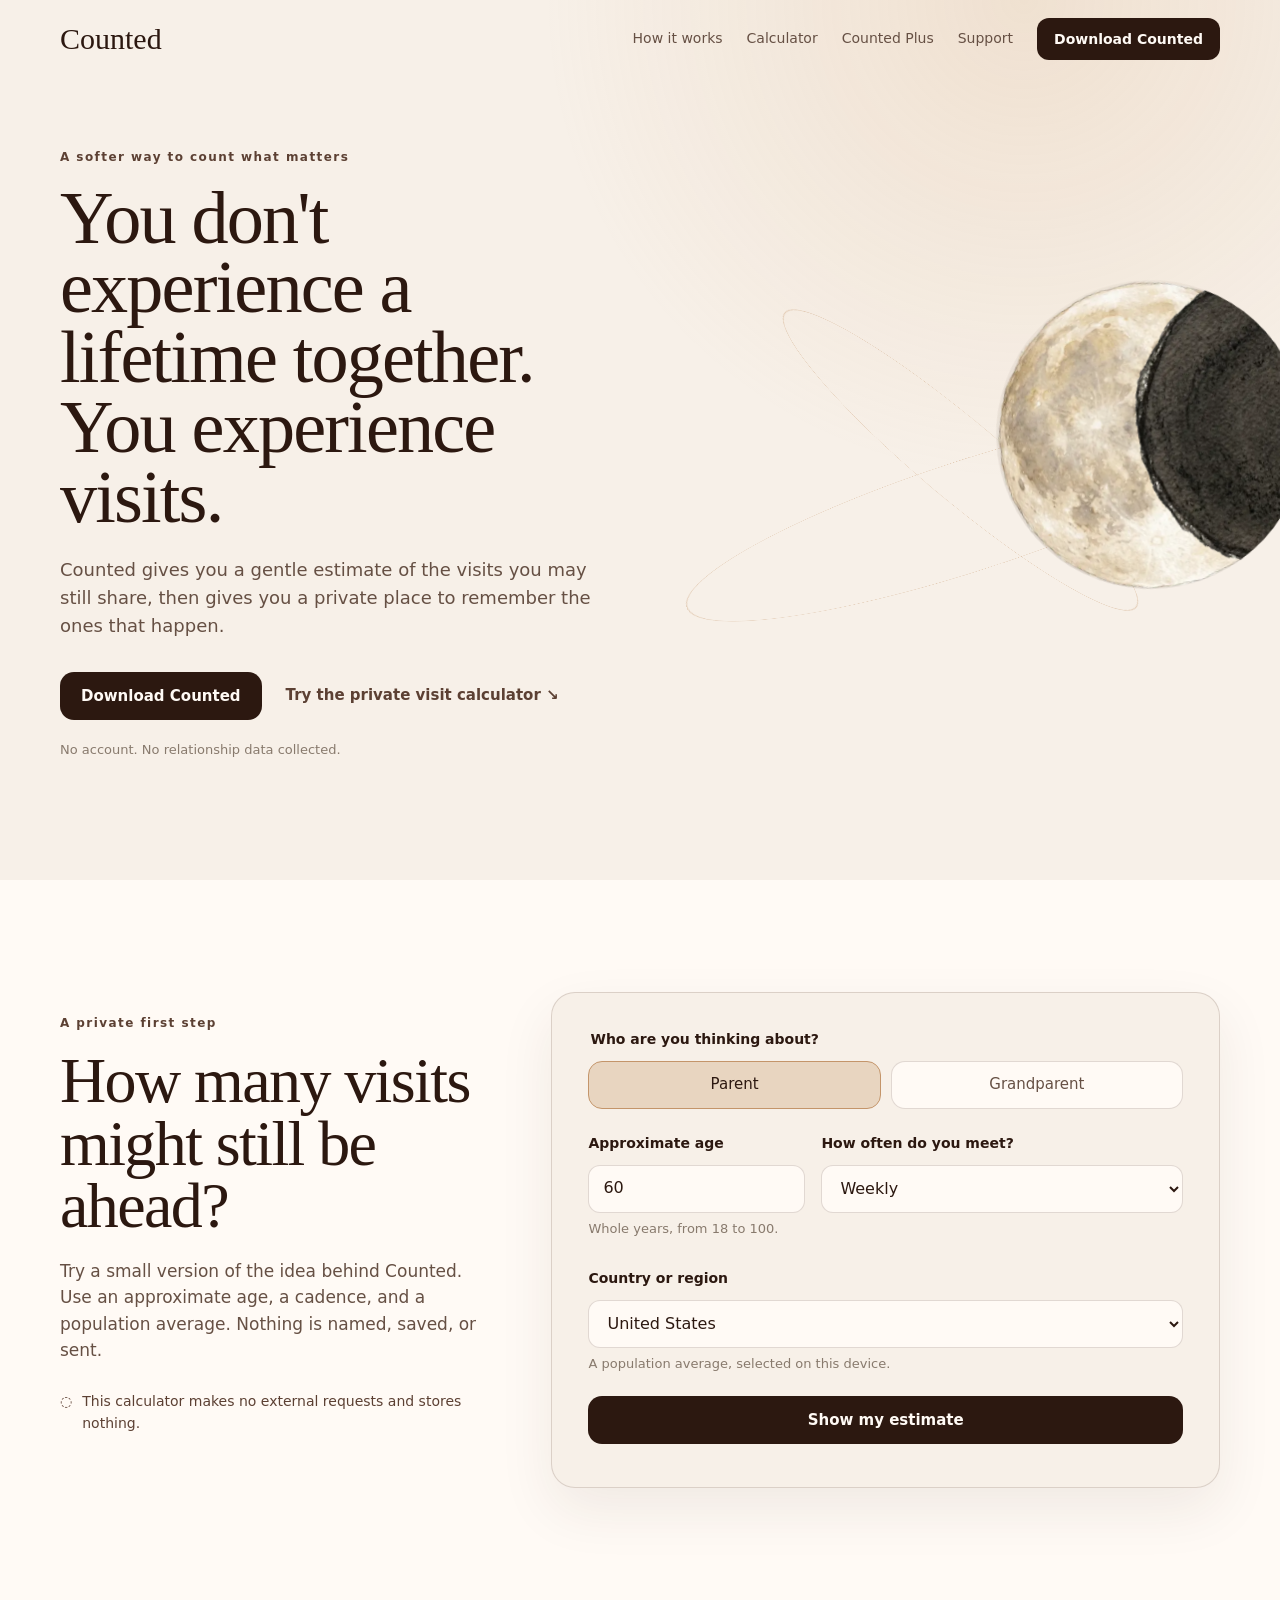
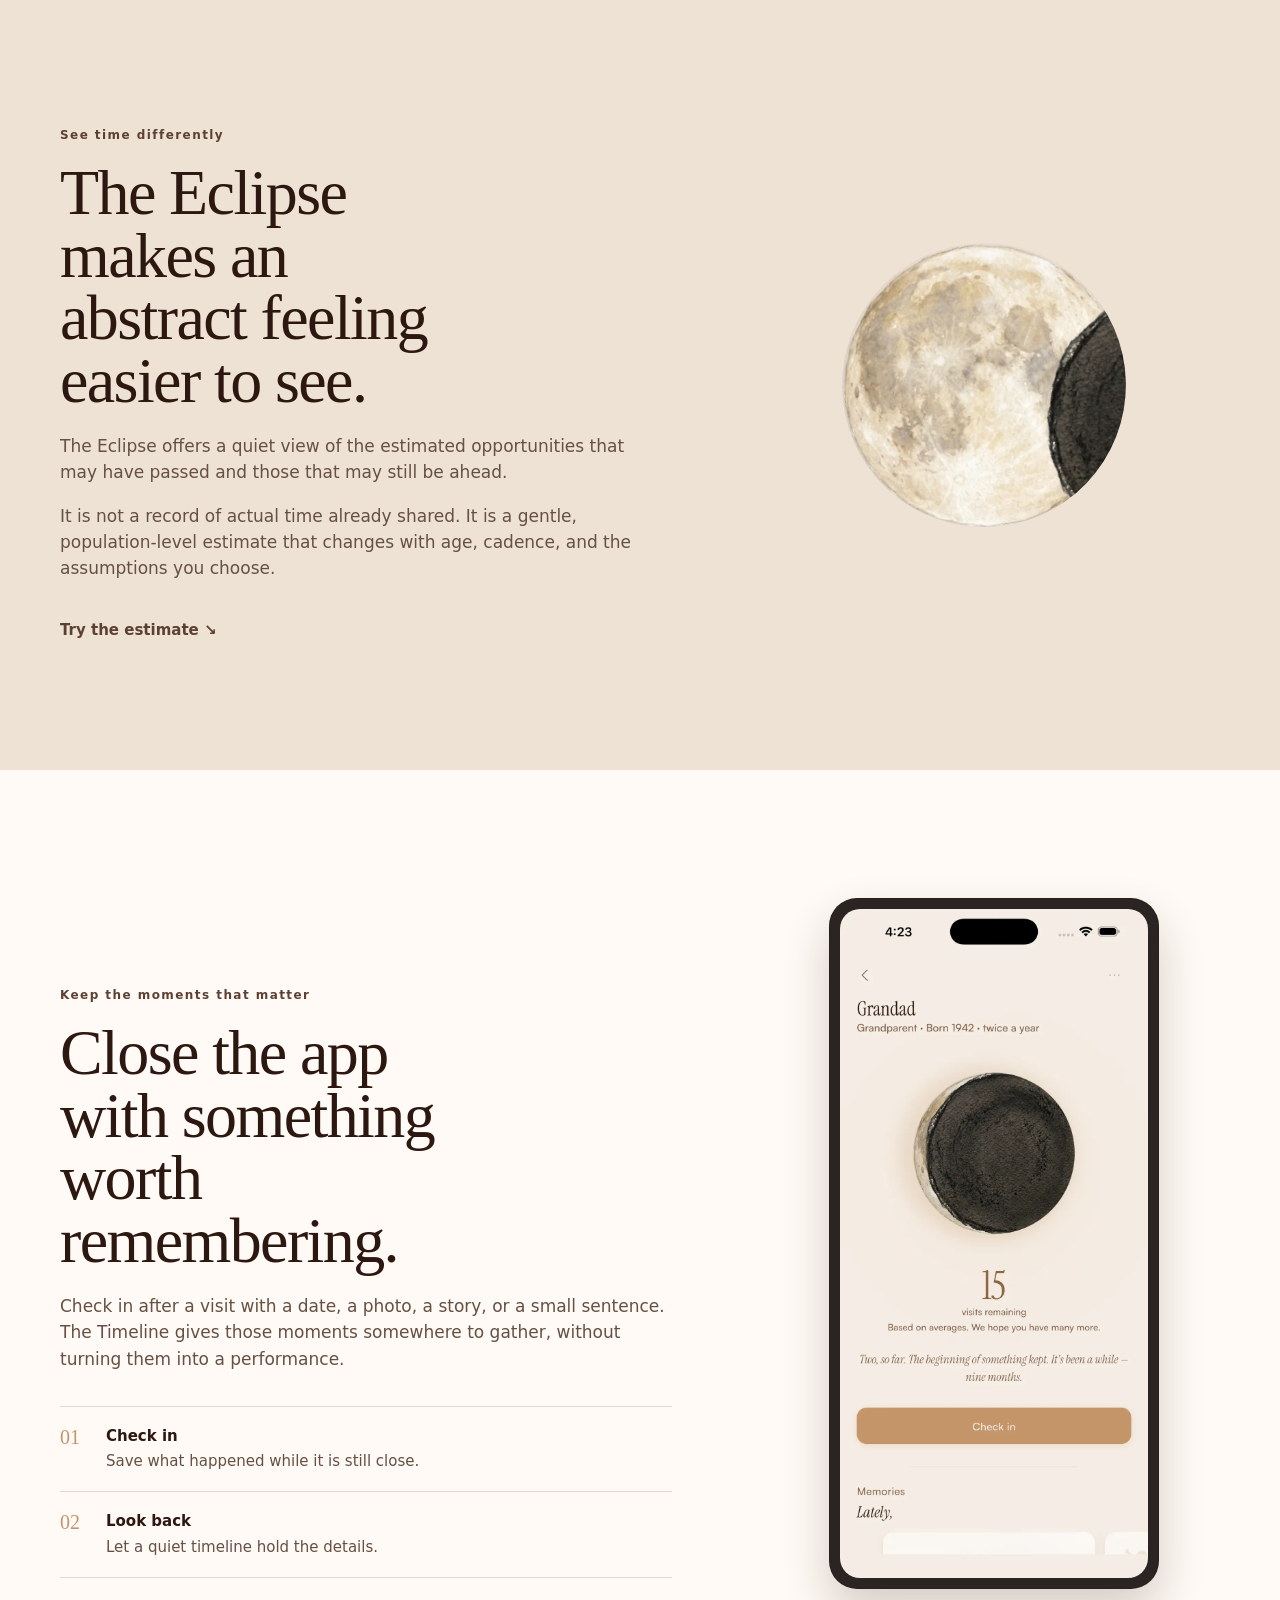
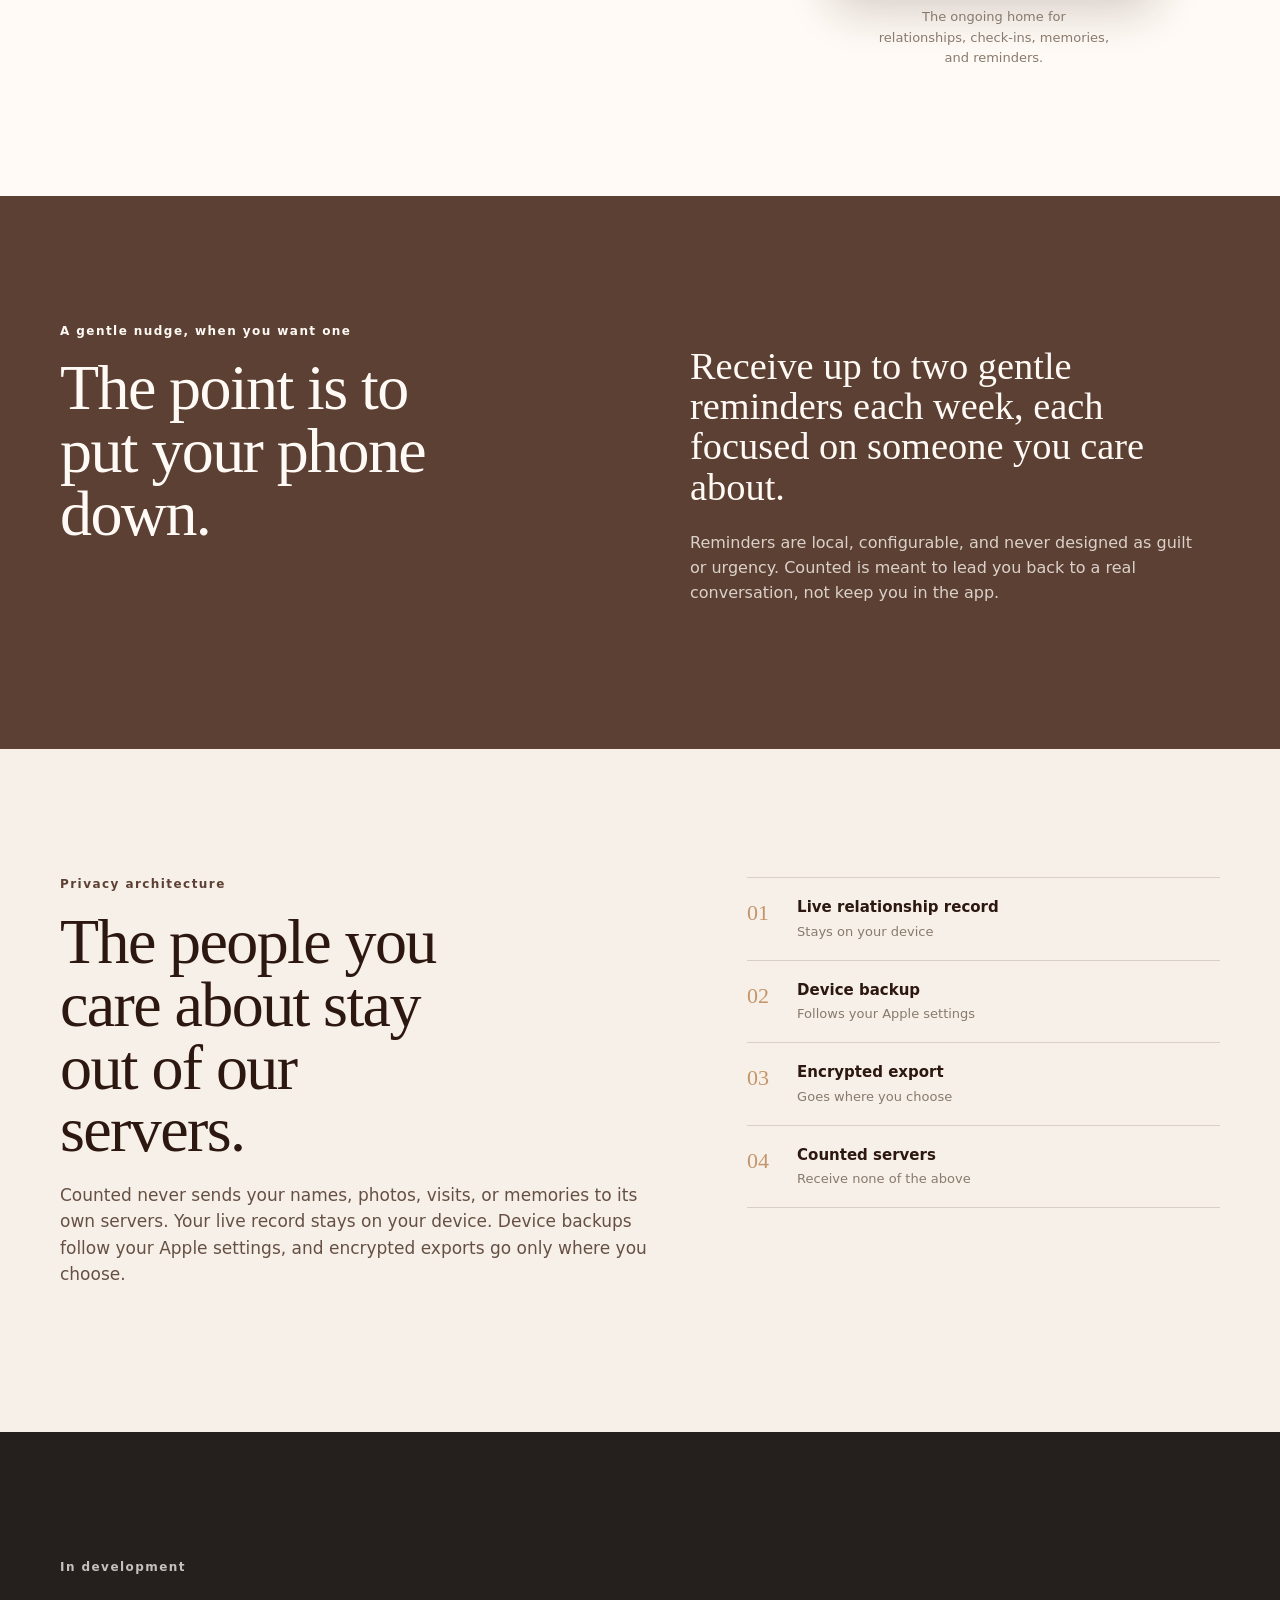
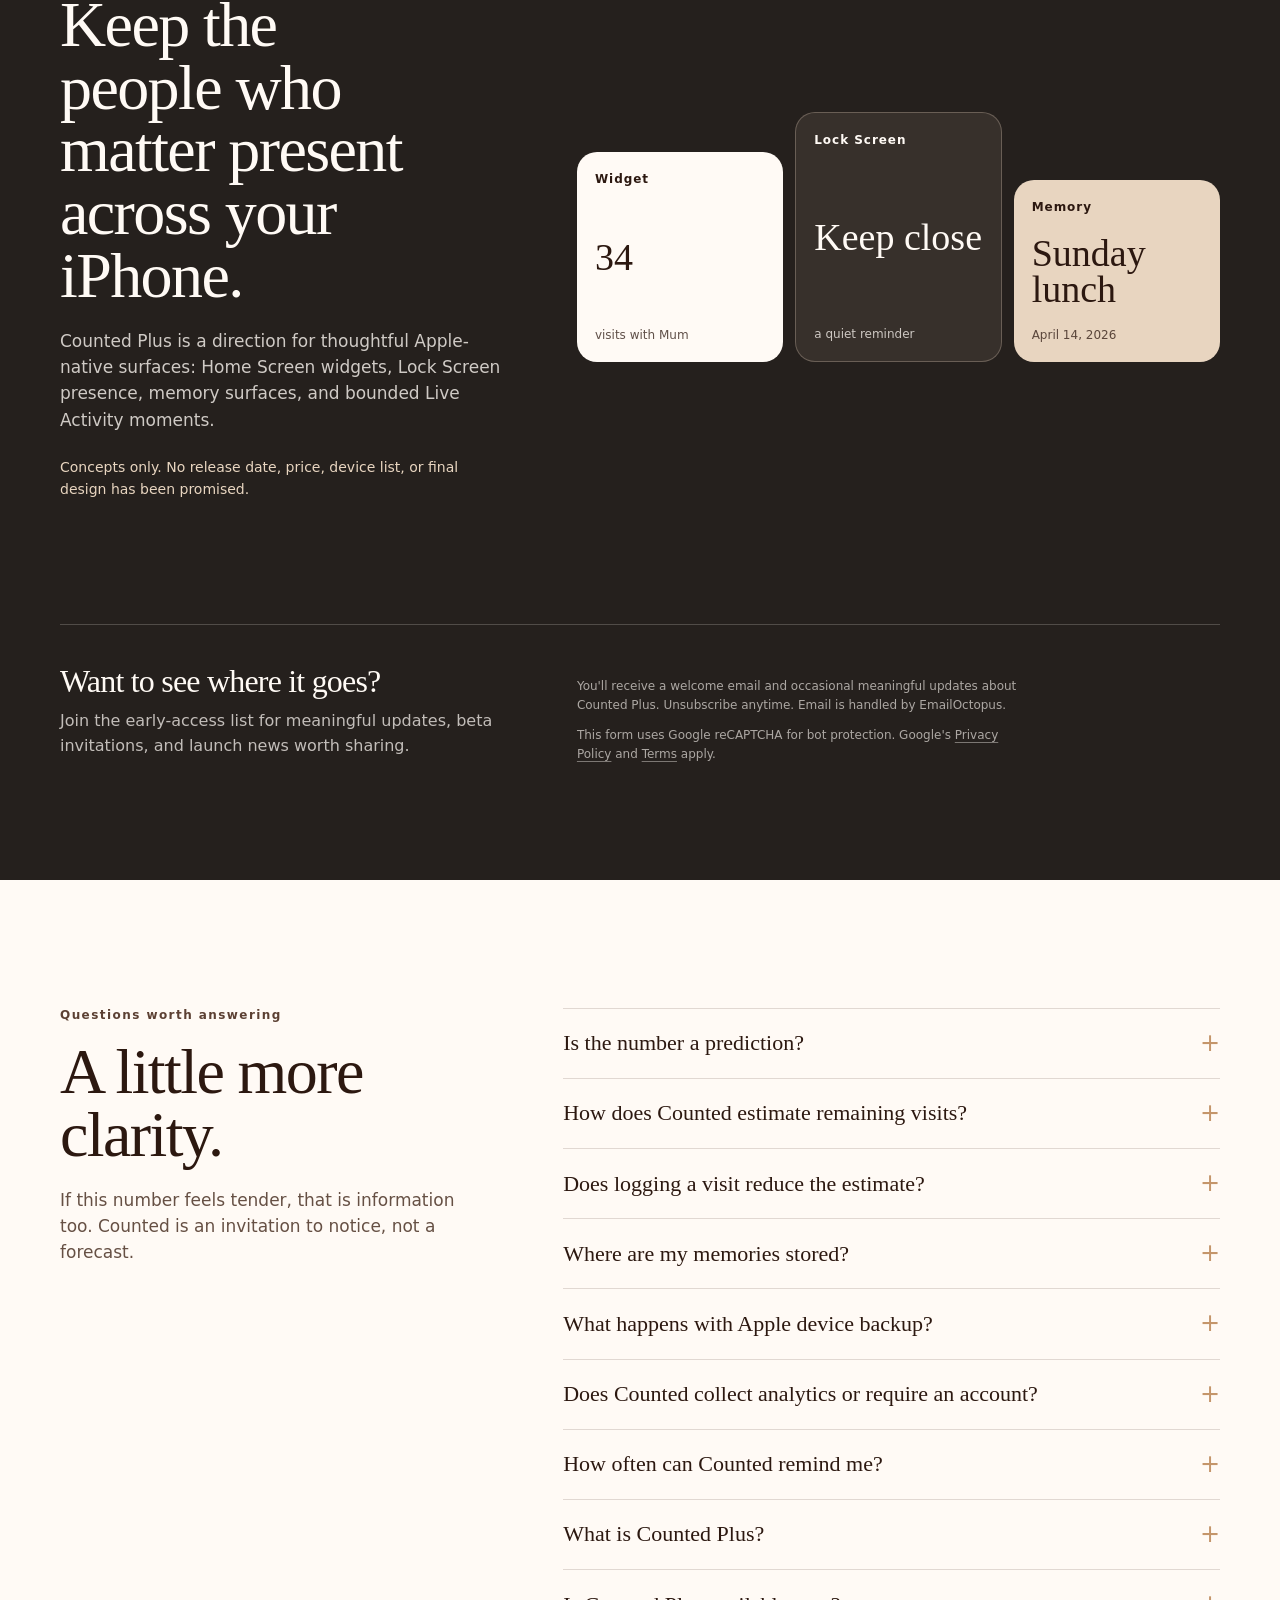
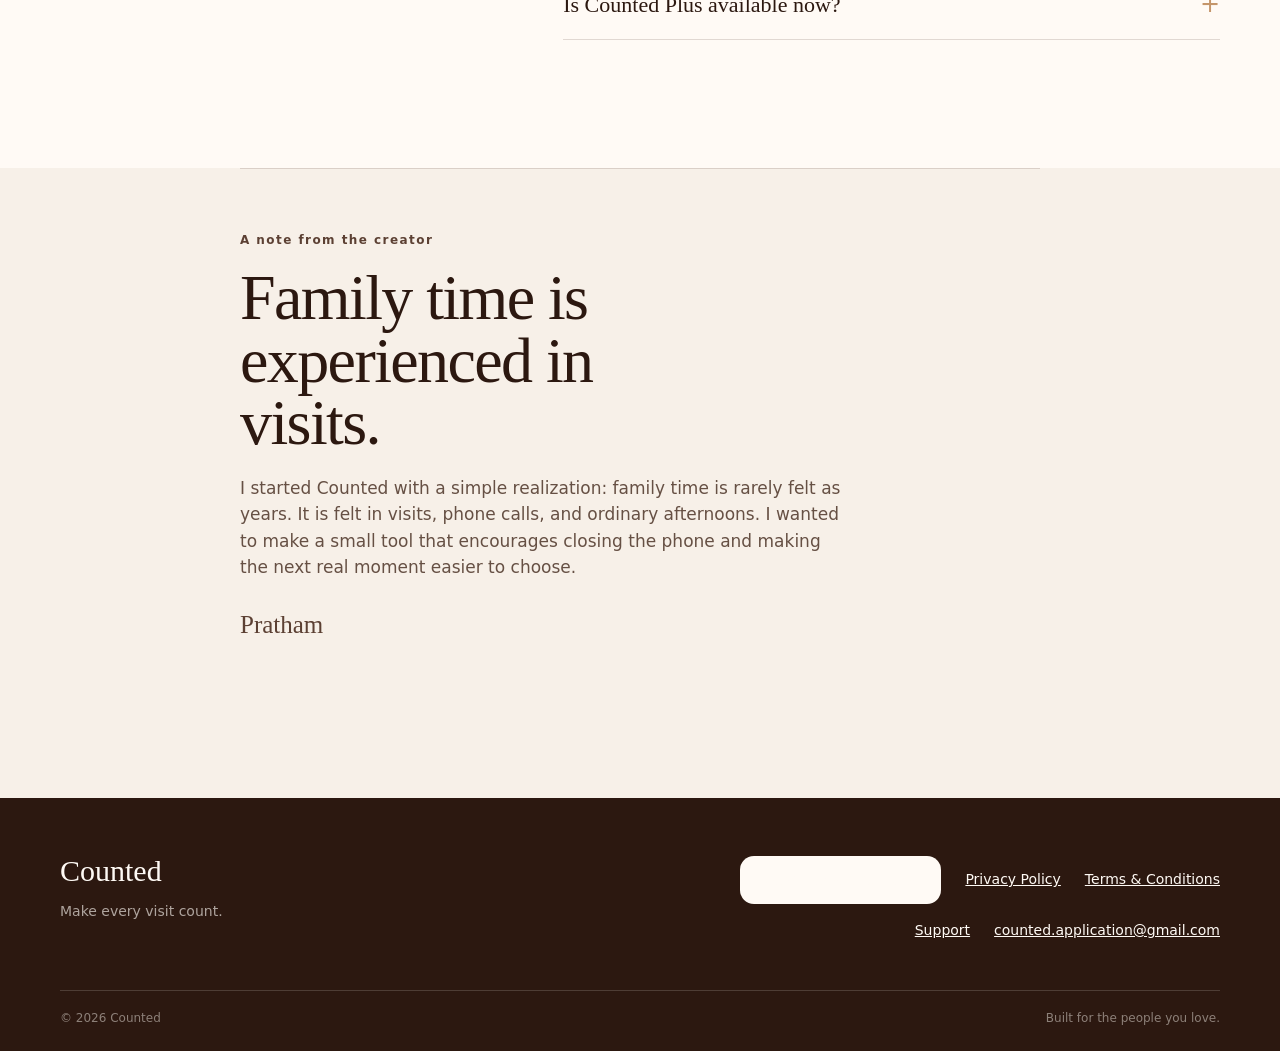
==== commit 2bf1d95e: "Polish marketing site interactions" ====
--- a/index.html
+++ b/index.html
@@ -1,9 +1,11 @@
 <!DOCTYPE html>
-<html lang="en">
+<html lang="en" class="no-js">
   <head>
     <meta charset="utf-8" />
     <meta name="viewport" content="width=device-width, initial-scale=1" />
     <meta name="theme-color" content="#f7f0e8" />
+    <script>document.documentElement.classList.replace("no-js", "js");</script>
+    <link rel="icon" href="./favicon.svg" type="image/svg+xml" />
     <title>Counted: Visits &amp; Memories</title>
     <meta
       name="description"
@@ -22,8 +24,9 @@
       property="og:url"
       content="https://prathams96.github.io/counted-legal/"
     />
-    <meta property="og:image" content="./assets/images/moon_surface.webp" />
+    <meta property="og:image" content="https://prathams96.github.io/counted-legal/assets/images/moon_surface.webp" />
     <meta property="og:image:alt" content="A warm Eclipse moon used by Counted" />
+    <meta name="twitter:card" content="summary_large_image" />
     <link rel="stylesheet" href="./styles.css" />
     <script type="application/ld+json">
       {
@@ -98,7 +101,7 @@
         </div>
       </section>
 
-      <section class="calculator-section" id="calculator" aria-labelledby="calculator-title">
+      <section class="calculator-section" id="calculator" aria-labelledby="calculator-title" data-reveal>
         <div class="shell calculator-grid">
           <div class="section-intro">
             <p class="eyebrow">A private first step</p>
@@ -207,7 +210,7 @@
         </noscript>
       </section>
 
-      <section class="story-section" id="how-it-works" aria-labelledby="story-title">
+      <section class="story-section" id="how-it-works" aria-labelledby="story-title" data-reveal>
         <div class="shell story-grid">
           <div class="story-copy">
             <p class="eyebrow">See time differently</p>
@@ -231,7 +234,7 @@
         </div>
       </section>
 
-      <section class="memory-section" aria-labelledby="memory-title">
+      <section class="memory-section" aria-labelledby="memory-title" data-reveal>
         <div class="shell memory-grid">
           <div class="memory-copy">
             <p class="eyebrow">Keep the moments that matter</p>
@@ -253,7 +256,7 @@
         </div>
       </section>
 
-      <section class="reminder-section" aria-labelledby="reminder-title">
+      <section class="reminder-section" aria-labelledby="reminder-title" data-reveal>
         <div class="shell reminder-inner">
           <div>
             <p class="eyebrow">A gentle nudge, when you want one</p>
@@ -266,7 +269,7 @@
         </div>
       </section>
 
-      <section class="privacy-section" aria-labelledby="privacy-title">
+      <section class="privacy-section" aria-labelledby="privacy-title" data-reveal>
         <div class="shell privacy-grid">
           <div>
             <p class="eyebrow">Privacy architecture</p>
@@ -284,7 +287,7 @@
         </div>
       </section>
 
-      <section class="plus-section" id="plus" aria-labelledby="plus-title">
+      <section class="plus-section" id="plus" aria-labelledby="plus-title" data-reveal>
         <div class="shell plus-grid">
           <div class="plus-copy">
             <p class="eyebrow eyebrow-light">In development</p>
@@ -313,7 +316,7 @@
         </div>
       </section>
 
-      <section class="faq-section" aria-labelledby="faq-title">
+      <section class="faq-section" aria-labelledby="faq-title" data-reveal>
         <div class="shell faq-grid">
           <div class="faq-intro">
             <p class="eyebrow">Questions worth answering</p>
@@ -361,7 +364,7 @@
         </div>
       </section>
 
-      <section class="founder-section" aria-labelledby="founder-title">
+      <section class="founder-section" aria-labelledby="founder-title" data-reveal>
         <div class="shell founder-note">
           <p class="eyebrow">A note from the creator</p>
           <h2 id="founder-title">Family time is experienced in visits.</h2>
@@ -396,5 +399,6 @@
     <script src="./data/life_expectancy.js"></script>
     <script type="module" src="./scripts/eclipse.mjs"></script>
     <script type="module" src="./scripts/visit-calculator.mjs"></script>
+    <script type="module" src="./scripts/site.mjs"></script>
   </body>
 </html>
--- a/styles.css
+++ b/styles.css
@@ -13,6 +13,8 @@
   --night: #25201d;
   --night-soft: #37302b;
   --line: rgba(92, 64, 51, 0.18);
+  --ease-out-quart: cubic-bezier(0.25, 1, 0.5, 1);
+  --ease-out-expo: cubic-bezier(0.16, 1, 0.3, 1);
   --serif: "Instrument Serif", "Iowan Old Style", "Baskerville", Georgia, serif;
   --sans: "Satoshi", "Avenir Next", "Segoe UI", system-ui, sans-serif;
   --measure: 68ch;
@@ -43,6 +45,160 @@
   pointer-events: none;
   content: "";
   background: radial-gradient(circle at 80% 0%, rgba(212, 165, 116, 0.2), transparent 30rem);
+}
+
+@keyframes hero-copy-in {
+  from {
+    opacity: 0;
+    transform: translate3d(0, 18px, 0);
+  }
+
+  to {
+    opacity: 1;
+    transform: translate3d(0, 0, 0);
+  }
+}
+
+@keyframes visual-in {
+  from {
+    opacity: 0;
+    transform: translate3d(18px, 10px, 0);
+  }
+
+  to {
+    opacity: 1;
+    transform: translate3d(0, 0, 0);
+  }
+}
+
+@keyframes eclipse-arrive {
+  from {
+    opacity: 0;
+    transform: rotate(-14deg) scale(0.94) translate3d(8px, 14px, 0);
+  }
+
+  to {
+    opacity: 1;
+    transform: rotate(-8deg) scale(1) translate3d(0, 0, 0);
+  }
+}
+
+@keyframes orbit-one-drift {
+  0%,
+  100% {
+    transform: rotate(-18deg) scaleY(0.3) translate3d(0, 0, 0);
+  }
+
+  50% {
+    transform: rotate(-15deg) scaleY(0.3) translate3d(8px, -4px, 0);
+  }
+}
+
+@keyframes orbit-two-drift {
+  0%,
+  100% {
+    transform: rotate(40deg) scaleY(0.24) translate3d(0, 0, 0);
+  }
+
+  50% {
+    transform: rotate(43deg) scaleY(0.24) translate3d(-8px, 5px, 0);
+  }
+}
+
+@keyframes result-arrive {
+  from {
+    opacity: 0;
+    transform: translate3d(0, 14px, 0) scale(0.985);
+  }
+
+  to {
+    opacity: 1;
+    transform: translate3d(0, 0, 0) scale(1);
+  }
+}
+
+@keyframes menu-arrive {
+  from {
+    opacity: 0;
+    transform: translate3d(0, -8px, 0) scale(0.98);
+  }
+
+  to {
+    opacity: 1;
+    transform: translate3d(0, 0, 0) scale(1);
+  }
+}
+
+@keyframes answer-arrive {
+  from {
+    opacity: 0;
+    transform: translate3d(0, -6px, 0);
+  }
+
+  to {
+    opacity: 1;
+    transform: translate3d(0, 0, 0);
+  }
+}
+
+@keyframes gold-pulse {
+  0%,
+  100% {
+    box-shadow: 0 0 0 0 rgba(196, 149, 106, 0);
+  }
+
+  50% {
+    box-shadow: 0 0 0 5px rgba(196, 149, 106, 0.12);
+  }
+}
+
+.js .hero-copy > * {
+  opacity: 0;
+  animation: hero-copy-in 700ms var(--ease-out-expo) both;
+}
+
+.js .hero-copy > :nth-child(1) {
+  animation-delay: 80ms;
+}
+
+.js .hero-copy > :nth-child(2) {
+  animation-delay: 150ms;
+}
+
+.js .hero-copy > :nth-child(3) {
+  animation-delay: 230ms;
+}
+
+.js .hero-copy > :nth-child(4) {
+  animation-delay: 310ms;
+}
+
+.js .hero-visual {
+  opacity: 0;
+  animation: visual-in 900ms var(--ease-out-expo) 160ms both;
+}
+
+.js .eclipse-hero {
+  animation: eclipse-arrive 1100ms var(--ease-out-expo) 260ms both;
+}
+
+.js .orbit-one {
+  animation: orbit-one-drift 18s var(--ease-out-quart) 1.1s infinite alternate;
+}
+
+.js .orbit-two {
+  animation: orbit-two-drift 22s var(--ease-out-quart) 1.1s infinite alternate;
+}
+
+.js [data-reveal] {
+  opacity: 0;
+  transform: translate3d(0, 24px, 0);
+  transition: opacity 650ms var(--ease-out-expo), transform 650ms var(--ease-out-expo);
+}
+
+.js [data-reveal].is-visible {
+  opacity: 1;
+  transform: translate3d(0, 0, 0);
 }
 
 a {
@@ -156,6 +312,14 @@
   cursor: pointer;
   list-style: none;
   text-align: center;
+  transition: background-color 180ms var(--ease-out-quart), border-color 180ms var(--ease-out-quart), color 180ms var(--ease-out-quart);
+}
+
+.mobile-menu summary:hover,
+.mobile-menu[open] summary {
+  color: var(--ink);
+  background: var(--gold-soft);
+  border-color: var(--gold);
 }
 
 .mobile-menu summary::-webkit-details-marker {
@@ -175,6 +339,11 @@
   border: 1px solid var(--line);
   border-radius: 16px;
   box-shadow: 0 16px 32px var(--shadow);
+}
+
+.mobile-menu[open] nav {
+  animation: menu-arrive 220ms var(--ease-out-expo) both;
+  transform-origin: top right;
 }
 
 .mobile-menu nav a {
@@ -196,11 +365,22 @@
   line-height: 1.2;
   text-align: center;
   text-decoration: none;
-  transition: transform 180ms ease-out, background-color 180ms ease-out, color 180ms ease-out;
+  transition: transform 180ms var(--ease-out-quart), background-color 180ms var(--ease-out-quart), color 180ms var(--ease-out-quart), box-shadow 180ms var(--ease-out-quart);
 }
 
 .button:hover {
   transform: translateY(-2px);
+}
+
+.button:active {
+  transform: translateY(0);
+}
+
+.button:disabled,
+.button[aria-disabled="true"] {
+  cursor: not-allowed;
+  opacity: 0.58;
+  transform: none;
 }
 
 .button-dark {
@@ -210,6 +390,7 @@
 
 .button-dark:hover {
   background: var(--earth);
+  box-shadow: 0 10px 24px rgba(44, 24, 16, 0.14);
 }
 
 .button-light {
@@ -240,6 +421,15 @@
   text-decoration: none;
 }
 
+.text-link span {
+  display: inline-block;
+  transition: transform 180ms var(--ease-out-quart);
+}
+
+.text-link:hover span {
+  transform: translate3d(4px, 4px, 0);
+}
+
 .text-button {
   padding: 8px 0;
   background: none;
@@ -250,6 +440,10 @@
 .text-button:hover {
   text-decoration: underline;
   text-underline-offset: 5px;
+}
+
+.text-button:active {
+  color: var(--ink);
 }
 
 .eyebrow {
@@ -277,9 +471,9 @@
 }
 
 h1 {
-  max-width: 9.5ch;
+  max-width: 13ch;
   margin-bottom: 24px;
-  font-size: clamp(3.3rem, 7vw, 6.2rem);
+  font-size: clamp(3.3rem, 5.8vw, 5.4rem);
   line-height: 0.94;
 }
 
@@ -308,7 +502,7 @@
 
 .hero-grid {
   display: grid;
-  grid-template-columns: minmax(0, 0.9fr) minmax(320px, 1.1fr);
+  grid-template-columns: minmax(0, 1.1fr) minmax(320px, 0.9fr);
   align-items: center;
   gap: 52px;
 }
@@ -354,6 +548,8 @@
   border: 1px solid rgba(196, 149, 106, 0.38);
   border-radius: 50%;
   transform: rotate(-18deg) scaleY(0.3);
+  transform-origin: center;
+  will-change: transform;
 }
 
 .orbit-one {
@@ -497,6 +693,12 @@
   border-radius: 14px;
   cursor: pointer;
   font-size: 15px;
+  transition: border-color 180ms ease-out, background-color 180ms ease-out, color 180ms ease-out;
+}
+
+.choice-pill:hover {
+  color: var(--ink);
+  border-color: rgba(196, 149, 106, 0.72);
 }
 
 .choice-pill input {
@@ -510,6 +712,11 @@
   color: var(--ink);
   background: var(--gold-soft);
   border-color: var(--gold);
+}
+
+.choice-pill:has(input:focus-visible) {
+  outline: 3px solid var(--gold);
+  outline-offset: 3px;
 }
 
 .field-grid {
@@ -528,6 +735,18 @@
   background: var(--paper-raised);
   border: 1px solid var(--line);
   border-radius: 12px;
+  transition: border-color 180ms ease-out, box-shadow 180ms ease-out, background-color 180ms ease-out;
+}
+
+input[type="number"]:hover,
+input[type="email"]:hover,
+select:hover {
+  border-color: rgba(196, 149, 106, 0.72);
+}
+
+input::placeholder {
+  color: var(--ink-muted);
+  opacity: 0.9;
 }
 
 select {
@@ -557,6 +776,10 @@
   padding-top: 24px;
 }
 
+.calculator-result.is-revealing {
+  animation: result-arrive 420ms var(--ease-out-expo) both;
+}
+
 .result-eclipse-wrap {
   display: flex;
   justify-content: center;
@@ -578,6 +801,17 @@
   font-size: 12px;
   font-weight: 600;
   letter-spacing: 0.1em;
+}
+
+.calculator-result:not([hidden]) .result-kicker::before {
+  display: inline-block;
+  width: 6px;
+  height: 6px;
+  margin: 0 7px 2px 0;
+  content: "";
+  background: var(--gold);
+  border-radius: 50%;
+  animation: gold-pulse 2.4s var(--ease-out-quart) 500ms 2;
 }
 
 .result-number {
@@ -1076,6 +1310,10 @@
   display: none;
 }
 
+.faq-list summary:hover {
+  color: var(--earth);
+}
+
 .faq-list summary::after {
   flex: 0 0 auto;
   margin-left: 16px;
@@ -1088,6 +1326,10 @@
 
 .faq-list details[open] summary::after {
   content: "−";
+}
+
+.faq-list details[open] p {
+  animation: answer-arrive 280ms var(--ease-out-expo) both;
 }
 
 .faq-list details p {
@@ -1319,7 +1561,7 @@
 
   .hero-visual {
     min-height: 390px;
-    order: -1;
+    order: 1;
   }
 
   .hero-copy {
